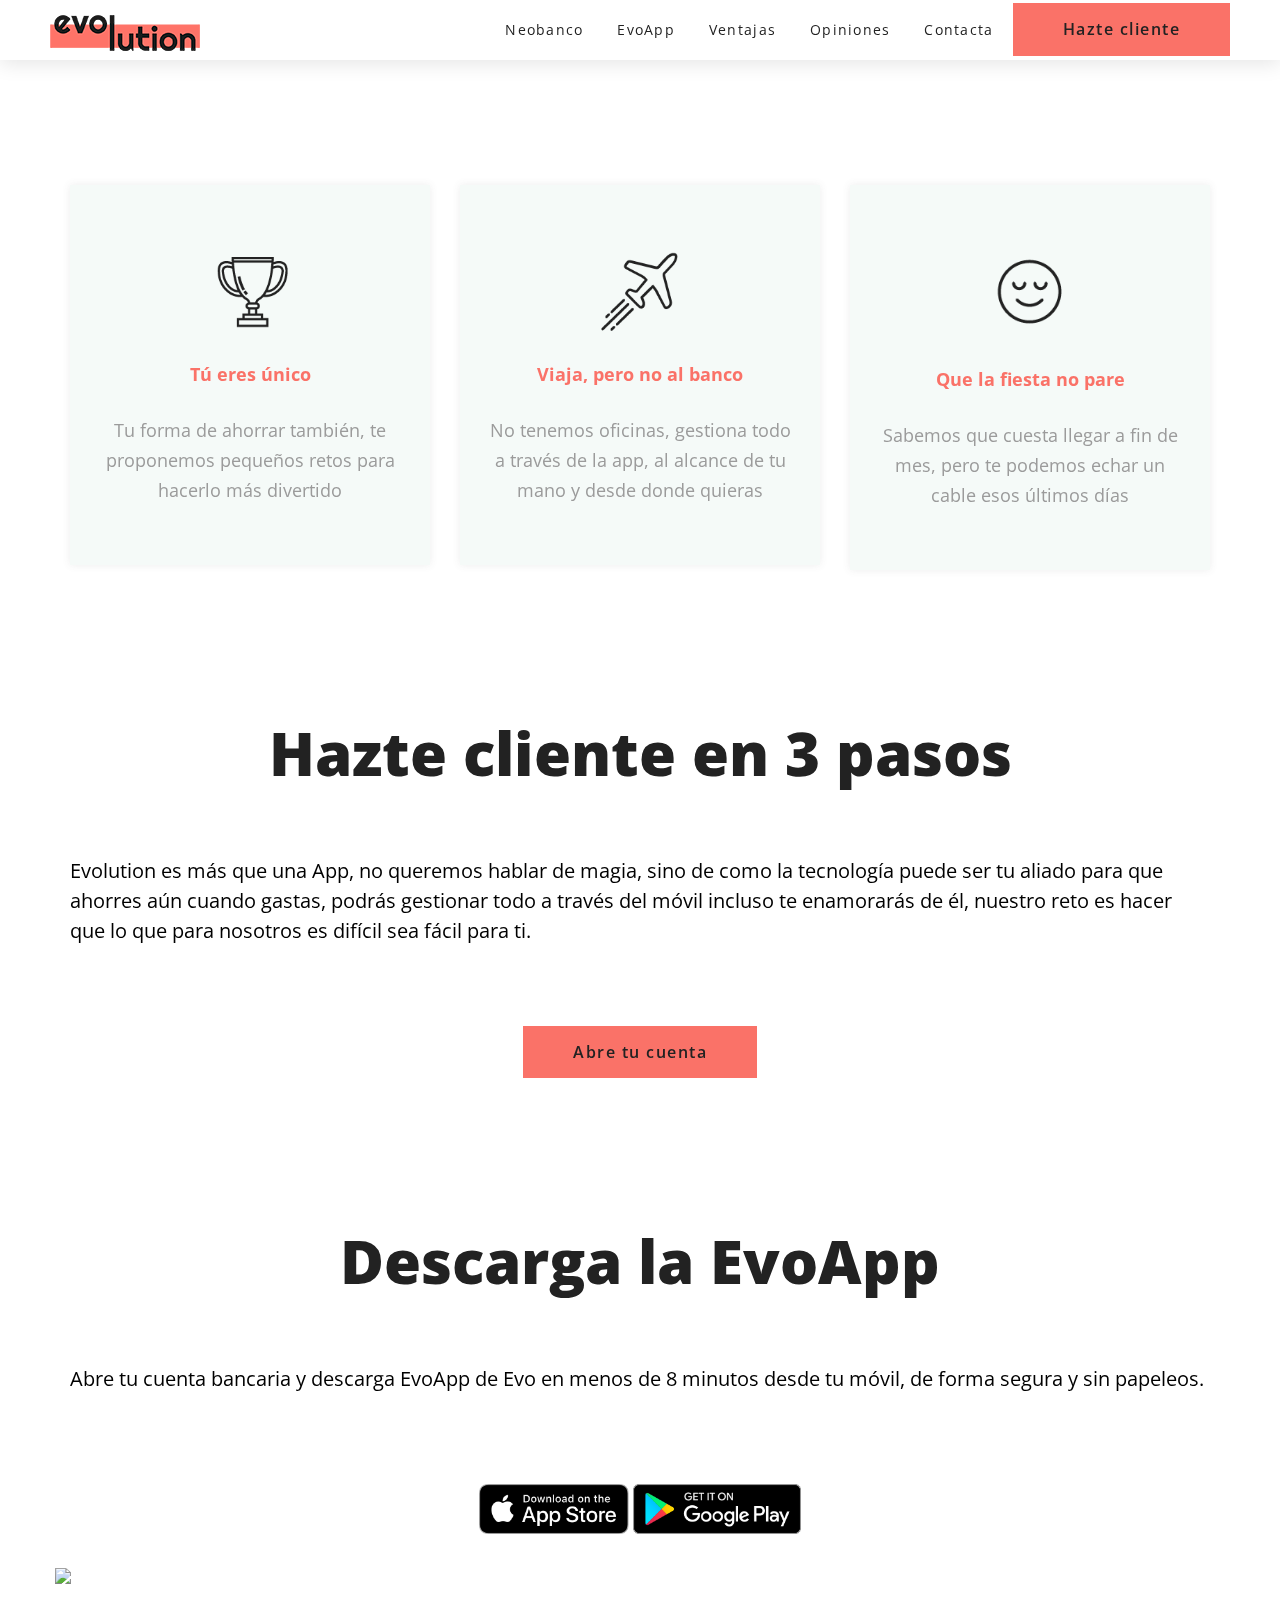
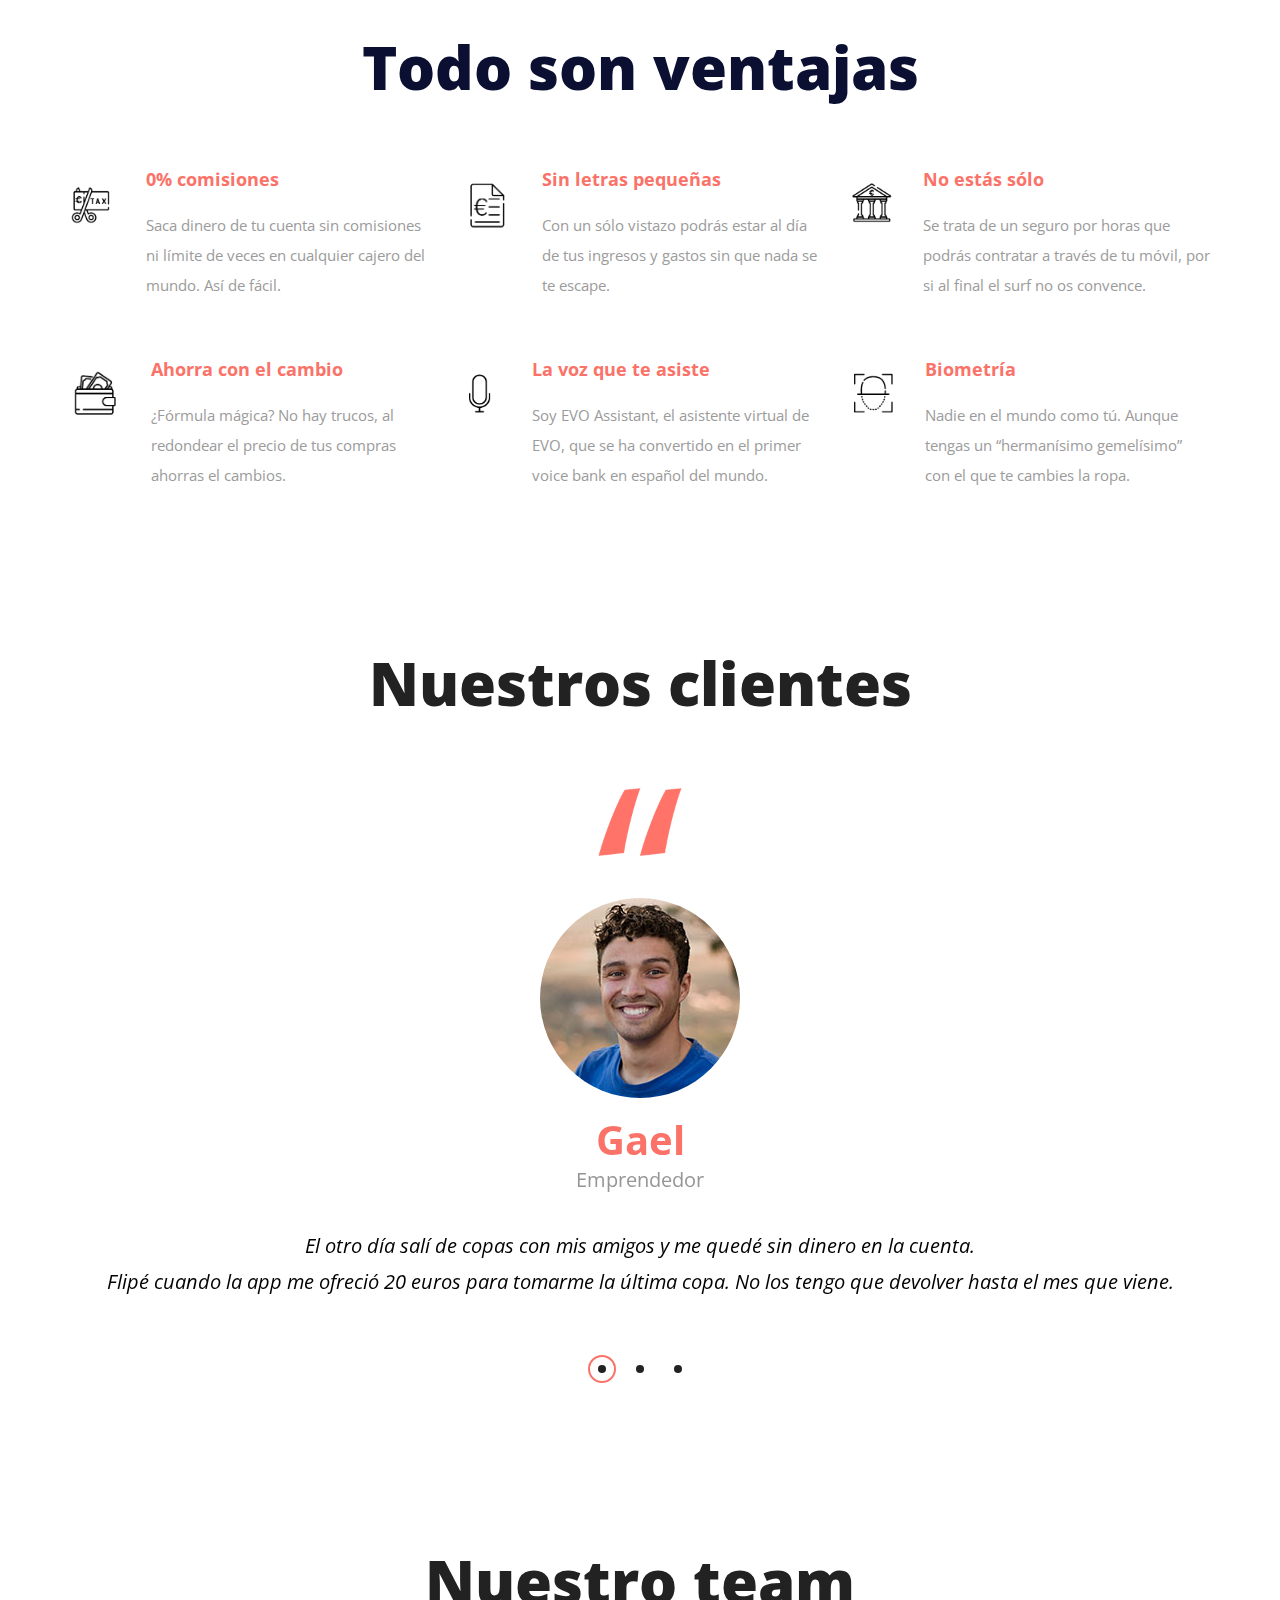
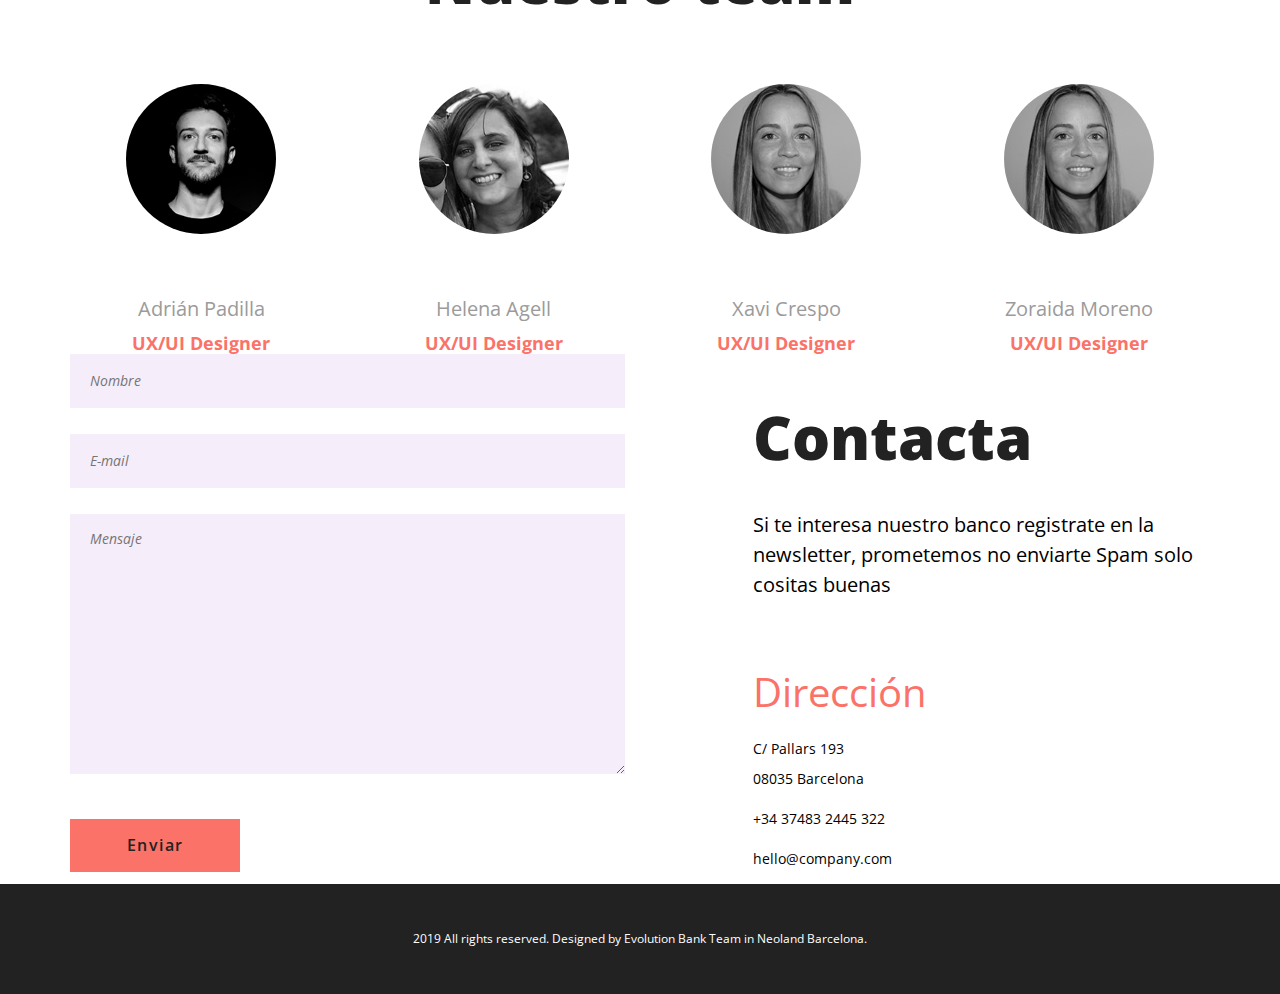
==== index.html @ 23566773 "Botones de descarga y texto" ====
<!DOCTYPE html>
<html lang="en">
<head>
	


	<title>Evolutionbank</title>
	<meta charset="UTF-8">
	<meta name="description" content="evolution neobank">
	<meta name="keywords" content="evoback, evolutionbank, neobanck, app">
	<meta name="viewport" content="width=device-width, initial-scale=1.0">
	
		<!-- Global site tag (gtag.js) - Google Analytics -->
	<script async src="https://www.googletagmanager.com/gtag/js?id=UA-136141517-1"></script>
	<script>
	  window.dataLayer = window.dataLayer || [];
	  function gtag(){dataLayer.push(arguments);}
	  gtag('js', new Date());

	  gtag('config', 'UA-136141517-1');
	</script>

		<!-- Google Tag Manager -->
	<script>(function(w,d,s,l,i){w[l]=w[l]||[];w[l].push({'gtm.start':
	new Date().getTime(),event:'gtm.js'});var f=d.getElementsByTagName(s)[0],
	j=d.createElement(s),dl=l!='dataLayer'?'&l='+l:'';j.async=true;j.src=
	'https://www.googletagmanager.com/gtm.js?id='+i+dl;f.parentNode.insertBefore(j,f);
	})(window,document,'script','dataLayer','GTM-NDMF455');</script>
	<!-- End Google Tag Manager -->

		<!-- Hotjar Tracking Code for www.evolutionbank.tk -->
	<script>
	    (function(h,o,t,j,a,r){
	        h.hj=h.hj||function(){(h.hj.q=h.hj.q||[]).push(arguments)};
	        h._hjSettings={hjid:1234436,hjsv:6};
	        a=o.getElementsByTagName('head')[0];
	        r=o.createElement('script');r.async=1;
	        r.src=t+h._hjSettings.hjid+j+h._hjSettings.hjsv;
	        a.appendChild(r);
	    })(window,document,'https://static.hotjar.com/c/hotjar-','.js?sv=');
	</script>


	<!-- Favicon -->
	<link href="img/favicon.png" rel="shortcut icon"/>

	<!-- Google Fonts -->
	<link href="https://fonts.googleapis.com/css?family=Open+Sans:300,300i,400,400i,600,600i,700,700i,800,800i" rel="stylesheet">


	<!-- Stylesheets -->
	<link rel="stylesheet" href="css/bootstrap.min.css"/>
	<link rel="stylesheet" href="css/font-awesome.min.css"/>
	<link rel="stylesheet" href="css/flaticon.css"/>
	<link rel="stylesheet" href="css/magnific-popup.css"/>
	<link rel="stylesheet" href="css/owl.carousel.css"/>
	<link rel="stylesheet" href="css/style.css"/>


	<!--[if lt IE 9]>
	  <script src="https://oss.maxcdn.com/html5shiv/3.7.2/html5shiv.min.js"></script>
	  <script src="https://oss.maxcdn.com/respond/1.4.2/respond.min.js"></script>
	<![endif]-->

</head>
<body>
	

		<!-- Google Tag Manager (noscript) -->
	<noscript><iframe src="https://www.googletagmanager.com/ns.html?id=GTM-NDMF455"
	height="0" width="0" style="display:none;visibility:hidden"></iframe></noscript>
	<!-- End Google Tag Manager (noscript) -->


	<!-- Header section -->
	<header class="header-section">
		<div class="logo">
			<a href="#" style="background-color:#ffffff;"><img src="img/logo.png" alt=""></a>
			<!-- Logo -->
		</div>
		<!-- Navigation -->
		<div class="responsive"><i class="fa fa-bars"></i></div>
		<nav>
			<ul class="menu-list">
				<li><a href="#quees">Neobanco</a></li>
				<li><a href="#app">EvoApp</a></li>
				<li><a href="#services">Ventajas</a></li>
				<li><a href="#oppinions">Opiniones</a></li>
				<li><a href="#contact">Contacta</a></li>
			<a href="" class="site-btn">Hazte cliente</a>

			</ul>
		</nav>
	</header>
	<!-- Header section end -->


	<!-- Intro Section -->
	<div class="video">

		<video class="video" type="video/mp4" src="video/intro.mp4" autoplay loop muted></video>
	</div>
	<!-- Intro Section -->


	<!-- About section -->
	<div  class="about-section">
		<div class="overlay"></div>
		<!-- card section -->
		<div id="quees" class="card-section">
			<div class="container">
				<div class="row">
					<!-- single card -->
					<div class="col-md-4 col-sm-6">
						<div class="lab-card">
							<div class="icon">
								<img src="img/tarjetas/copa.png" width="80" onmouseover="this.src='img/tarjetas/copab.png';" onmouseout="this.src='img/tarjetas/copa.png';" />
							</div>
							<h2>Tú eres único</h2>
							<p>Tu forma de ahorrar también, te proponemos pequeños retos para hacerlo más divertido</p>
						</div>
					</div>
					<!-- single card -->
					<div class="col-md-4 col-sm-6">
						<div class="lab-card">
							<div class="icon">
								<img src="img/tarjetas/avion.png" width="80" onmouseover="this.src='img/tarjetas/avionb.png';" onmouseout="this.src='img/tarjetas/avion.png';" />
							</div>
							<h2>Viaja, pero no al banco</h2>
							<p>No tenemos oficinas, gestiona todo a través de la app, al alcance de tu mano y desde donde quieras</p>
						</div>
					</div>
					<!-- single card -->
					<div class="col-md-4 col-sm-12">
						<div class="lab-card">
							<div class="icon">
								<img src="img/tarjetas/cara.png" width="90" onmouseover="this.src='img/tarjetas/carab.png';" onmouseout="this.src='img/tarjetas/cara.png';" />
							</div>
							<h2>Que la fiesta no pare</h2>
							<p>Sabemos que cuesta llegar a fin de mes, pero te podemos echar un cable  esos últimos días</p>
						</div>
					</div>
				</div>
			</div>
		</div>
		<!-- card section end-->


		<!-- About contant -->
		<div class="about-contant">
			<div class="container">
				<div class="section-title">
					<h2>Hazte cliente en 3 pasos</h2>
				</div>
				<div class="row">
					<div class="col-md-12">
						<p>Evolution es más que una App, no queremos hablar de magia, sino de como la tecnología puede ser tu aliado para que ahorres aún cuando gastas, podrás gestionar todo a través del móvil incluso te enamorarás de él, nuestro reto es hacer que lo que para nosotros es difícil sea fácil para ti.</p>
					</div>
				</div>
				<div class="text-center mt60 mb100">
					<a href="" class="site-btn">Abre tu cuenta</a>
				</div>
			</div>
		</div>
		<!-- About contant end -->

		<!-- About App -->
		<div id="app" class="about-app">
			<div class="about-contant">
			<div class="container">
				<div class="section-title">
					<h2>Descarga la EvoApp</h2>
				</div>
				<div class="row">
					<div class="col-md-12">
						<p>Abre tu cuenta bancaria y descarga EvoApp de Evo en menos de 8 minutos desde tu móvil, de forma segura y sin papeleos.</p>
				    </div>
				</div>
		<div style="padding-top: 80px; padding-bottom: 30px; background-color:#ffffff;" class="text-center"> 
			<a href="https://developer.apple.com/app-store/marketing/guidelines/" target="blank">
			  <img src="img/appstore.png" alt="downloadapp" style="height:50px;border:0;background-color:#ffffff;">
			</a>
			<a href="https://developer.apple.com/app-store/marketing/guidelines/" target="blank">
				<img src="img/googleplay.png" alt="downloadapp" style="height:50px;border:0;background-color:#ffffff;">
			</a>
		</div>
				<div class="row">
					<img src="img/app.png">
				</div>
			</div>
		</div>
		<!-- About App end -->
	</div>
	<div style="background-color: #ffffff;">
		
		
	</div>
	<!-- About section end -->


	<!-- Services section -->
	<div id="services" class="services-section spad">
		<div class="container">
			<div class="section-title dark">
				<h2 >Todo son ventajas</h2>
			</div>
			<div class="row">
				<!-- single service -->
				<div class="col-md-4 col-sm-6">
					<div class="service">
						<div class="icon">
							<img src="img/0.png">
						</div>
						<div class="service-text">
							<h2>0% comisiones</h2>
							<p>Saca dinero de tu cuenta sin comisiones ni límite de veces en cualquier cajero del mundo. Así de fácil.</p>
						</div>
					</div>
				</div>
				<!-- single service -->
				<div class="col-md-4 col-sm-6">
					<div class="service">
						<div class="icon">
							<img src="img/olvidate.png">
						</div>
						<div class="service-text">
							<h2>Sin letras pequeñas</h2>
							<p>Con un sólo vistazo podrás estar al día de tus ingresos y gastos sin que nada se te escape.</p>
						</div>
					</div>
				</div>
				<!-- single service -->
				<div class="col-md-4 col-sm-6">
					<div class="service">
						<div class="icon">
							<img src="img/solo.png">
						</div>
						<div class="service-text">
							<h2>No estás sólo</h2>
							<p>Se trata de un seguro por horas que podrás contratar a través de tu móvil, por si al final el surf no os convence.</p>
						</div>
					</div>
				</div>
				<!-- single service -->
				<div class="col-md-4 col-sm-6">
					<div class="service">
						<div class="icon">
							<img src="img/cambio.png">
						</div>
						<div class="service-text">
							<h2>Ahorra con el cambio</h2>
							<p>¿Fórmula mágica? No hay trucos, al redondear el precio de tus compras ahorras el cambios.</p>
						</div>
					</div>
				</div>
				<!-- single service -->
				<div class="col-md-4 col-sm-6">
					<div class="service">
						<div class="icon">
							<img src="img/voice.png">
						</div>
						<div class="service-text">
							<h2>La voz que te asiste</h2>
							<p>Soy EVO Assistant, el asistente virtual de EVO, que se ha convertido en el primer voice bank en español del mundo.</p>
						</div>
					</div>
				</div>
				<!-- single service -->
				<div class="col-md-4 col-sm-6">
					<div class="service">
						<div class="icon">
							<img src="img/biometria.png">
						</div>
						<div class="service-text">
							<h2>Biometría</h2>
							<p>Nadie en el mundo como tú. Aunque tengas un “hermanísimo gemelísimo” con el que te cambies la ropa.</p>
						</div>
					</div>
				</div>
			</div>
		</div>
	</div>
	<!-- services section end -->


	<!-- Testimonial section -->
	<div id="oppinions" class="testimonial-section pb100">
		<div class="container">
			<div class="row">
				<div class="section-title">
					<h2>Nuestros clientes</h2>
				</div>
				<div class="owl-carousel" id="testimonial-slide">
					
					<!-- single testimonial -->
					<div class="testimonial">
						<img src="img/comillas.png" style="width:100px;">
						<div class="client-info">
							<div class="avatar">
								<img src="img/avatar/gael.jpg" alt="">
							</div>
							<div class="client-name">
								<h3>Gael</h3>
								<p>Emprendedor</p>
							</div>
						</div>
						<p class="comentario">El otro día salí de copas con mis amigos y me quedé sin dinero en la cuenta.
						<br> Flipé cuando la app me ofreció 20 euros para tomarme la última copa. No los tengo que devolver hasta el mes que viene.</p>
					</div>
					<!-- single testimonial -->
					<div class="testimonial">
						<img src="img/comillas.png" style="width:100px;">
						<div class="client-info">
							<div class="avatar">
								<img src="img/avatar/marta.jpg" alt="">
							</div>
							<div class="client-name">
								<h3>Marta</h3>
								<p>Dependienta de tienda</p>
							</div>
						</div>
						<p class="comentario">Cuando tengo una duda, contacto con Evo Assistant y todo resuelto. 
						<br> Me gusta esta app porque se ajusta a lo que yo espero de un banco. Siempre les digo a mis amigos que la usen.</p>
					</div>
					<!-- single testimonial -->
					<div class="testimonial">
						<img src="img/comillas.png" style="width:100px;">
						<div class="client-info">
							<div class="avatar">
								<img src="img/avatar/diego.jpg" alt="">
							</div>
							<div class="client-name">
								<h3>Diego</h3>
								<p>Community Manager</p>
							</div>
						</div>
						<p class="comentario">Evolution es una app super fácil de usar. No hay papeleo, te registras en unos clics. 
						<br> Lo mejor para mí es que se entiende todo claramente y todo lo puedo hacer desde mi móvil.</p>
					</div>
				</div>
			</div>
		</div>
	</div>
	<!-- Testimonial section end-->


	<!-- Team Section -->
	<div id="team" class="team-section spad">
		<div class="overlay"></div>
		<div class="container">
			<div class="section-title">
				<h2>Nuestro team</h2>
			</div>
			<div class="row">
				<!-- single member -->
				<div class="col-sm-3">
					<div class="member">
						<img src="img/team/1.jpg" alt="">
						<p>Adrián Padilla</p>
						<h3>UX/UI Designer</h3>
					</div>
				</div>
				<!-- single member -->
				<div class="col-sm-3">
					<div class="member">
						<img src="img/team/2.jpg" alt="">
						<p>Helena Agell</p>
						<h3>UX/UI Designer</h3>
					</div>
				</div>
				<!-- single member -->
				<div class="col-sm-3">
					<div class="member">
						<img src="img/team/3.jpg" alt="">
						<p>Xavi Crespo</p>
						<h3>UX/UI Designer</h3>
					</div>
				</div>
				<!-- single member -->
				<div class="col-sm-3">
					<div class="member">
						<img src="img/team/3.jpg" alt="">
						<p>Zoraida Moreno</p>
						<h3>UX/UI Designer</h3>
					</div>
				</div>
			</div>
		</div>
	</div>
	<!-- Team Section end-->


	<!-- Contact section -->
	<div id="contact" class="contact-section spad fix">
		<div class="container">
			<div class="row">
				<!-- contact info -->
				<div class="col-md-5 col-md-offset-1 contact-info col-push">
					<div class="section-title left">
						<h2>Contacta</h2>
					</div>
					<p>Si te interesa nuestro banco registrate en la newsletter, prometemos no enviarte Spam solo cositas buenas</p>
					<h3 class="mt60">Dirección</h3>
					<p class="con-item">C/ Pallars 193 <br> 08035 Barcelona </p>
					<p class="con-item">+34 37483 2445 322</p>
					<p class="con-item">hello@company.com</p>
				</div>
				<!-- contact form -->
				<div class="col-md-6 col-pull">
					<form class="form-class" id="con_form">
						<div class="row">
							<div class="col-sm-12">
								<input type="text" name="name" placeholder="Nombre">
								<input type="text" name="email" placeholder="E-mail">
								<textarea name="message" placeholder="Mensaje"></textarea>
								<button class="site-btn">Enviar</button>
							</div>
						</div>
					</form>
				</div>
			</div>
		</div>
	</div>
	<!-- Contact section end-->


	<!-- Footer section -->
	<footer class="footer-section">
		<p>2019 All rights reserved. Designed by Evolution Bank Team in Neoland Barcelona.</p>
	</footer>
	<!-- Footer section end -->




	<!--====== Javascripts & Jquery ======-->
	<script src="js/jquery-2.1.4.min.js"></script>
	<script src="js/bootstrap.min.js"></script>
	<script src="js/magnific-popup.min.js"></script>
	<script src="js/owl.carousel.min.js"></script>
	<script src="js/circle-progress.min.js"></script>
	<script src="js/main.js"></script>
</body>
</html>
---- css/flaticon.css ----
/*
  	Flaticon icon font: Flaticon
  	Creation date: 23/10/2017 13:59
  	*/

@font-face {
  font-family: "Flaticon";
  src: url("../fonts/Flaticon.eot");
  src: url("../fonts/Flaticon.eot?#iefix") format("embedded-opentype"),
       url("../fonts/Flaticon.woff") format("woff"),
       url("../fonts/Flaticon.ttf") format("truetype"),
       url("../fonts/Flaticon.svg#Flaticon") format("svg");
  font-weight: normal;
  font-style: normal;
}

@media screen and (-webkit-min-device-pixel-ratio:0) {
  @font-face {
    font-family: "Flaticon";
    src: url("../fonts/Flaticon.svg#Flaticon") format("svg");
  }
}

[class^="flaticon-"]:before, [class*=" flaticon-"]:before,
[class^="flaticon-"]:after, [class*=" flaticon-"]:after {   
  font-family: Flaticon;
  font-style: normal;
}

.flaticon-001-picture:before { content: "\f100"; }
.flaticon-002-caliper:before { content: "\f101"; }
.flaticon-003-energy-drink:before { content: "\f102"; }
.flaticon-004-build:before { content: "\f103"; }
.flaticon-005-thinking-1:before { content: "\f104"; }
.flaticon-006-prism:before { content: "\f105"; }
.flaticon-007-paint:before { content: "\f106"; }
.flaticon-008-team:before { content: "\f107"; }
.flaticon-009-idea-3:before { content: "\f108"; }
.flaticon-010-diamond:before { content: "\f109"; }
.flaticon-011-compass:before { content: "\f10a"; }
.flaticon-012-cube:before { content: "\f10b"; }
.flaticon-013-puzzle:before { content: "\f10c"; }
.flaticon-014-magic-wand:before { content: "\f10d"; }
.flaticon-015-book:before { content: "\f10e"; }
.flaticon-016-vision:before { content: "\f10f"; }
.flaticon-017-notebook:before { content: "\f110"; }
.flaticon-018-laptop-1:before { content: "\f111"; }
.flaticon-019-coffee-cup:before { content: "\f112"; }
.flaticon-020-creativity:before { content: "\f113"; }
.flaticon-021-thinking:before { content: "\f114"; }
.flaticon-022-branding:before { content: "\f115"; }
.flaticon-023-flask:before { content: "\f116"; }
.flaticon-024-idea-2:before { content: "\f117"; }
.flaticon-025-imagination:before { content: "\f118"; }
.flaticon-026-search:before { content: "\f119"; }
.flaticon-027-monitor:before { content: "\f11a"; }
.flaticon-028-idea-1:before { content: "\f11b"; }
.flaticon-029-sketchbook:before { content: "\f11c"; }
.flaticon-030-computer:before { content: "\f11d"; }
.flaticon-031-scheme:before { content: "\f11e"; }
.flaticon-032-explorer:before { content: "\f11f"; }
.flaticon-033-museum:before { content: "\f120"; }
.flaticon-034-cactus:before { content: "\f121"; }
.flaticon-035-smartphone:before { content: "\f122"; }
.flaticon-036-brainstorming:before { content: "\f123"; }
.flaticon-037-idea:before { content: "\f124"; }
.flaticon-038-graphic-tool-1:before { content: "\f125"; }
.flaticon-039-vector:before { content: "\f126"; }
.flaticon-040-rgb:before { content: "\f127"; }
.flaticon-041-graphic-tool:before { content: "\f128"; }
.flaticon-042-typography:before { content: "\f129"; }
.flaticon-043-sketch:before { content: "\f12a"; }
.flaticon-044-paint-bucket:before { content: "\f12b"; }
.flaticon-045-video-player:before { content: "\f12c"; }
.flaticon-046-laptop:before { content: "\f12d"; }
.flaticon-047-artificial-intelligence:before { content: "\f12e"; }
.flaticon-048-abstract:before { content: "\f12f"; }
.flaticon-049-projector:before { content: "\f130"; }
.flaticon-050-satellite:before { content: "\f131"; }
---- css/style.css ----
/* =================================
------------------------------------
	Labs - Design Studio
	Version: 1.0
 ------------------------------------ 
 ====================================*/


/*----------------------------------------*/
/*  1.  Theme default CSS
/*----------------------------------------*/
html,
body {
	height: 100%;
	font-family: 'Open Sans', sans-serif;
	scroll-behavior: smooth;
}

img {
	max-width: 100%;
}

h1,
h2,
h3,
h4,
h5,
h6 {
	padding: 0;
	margin: 0;
}

h2 {
	font-size: 60px;
	font-weight: 900;
}

h3 {
	font-size: 40px;
	font-weight: 700px;
}

p {
	font-size: 20px;
	color: #9b9b9b;
	line-height: 30px;
}

a:hover,
a:focus {
	text-decoration: none;
	outline: none;
	color: #ffffff;
	background: #222222;
}

li,
ul {
	margin: 0px;
	padding: 0px;
}


.ventajas {
	font-weight: 700;
	color: #fa7268;
	font-size: 18px;
}

/*------------------------
	Helper css
--------------------------*/
.fix {
	overflow: hidden;
}

.pt100 {
	padding-top: 100px;
}

.pb100 {
	padding-bottom: 100px;
}

.mt100 {
	margin-top: 100px;
}

.mb100 {
	margin-bottom: 100px;
}

.mt60 {
	margin-top: 70px;
}

.mr20 {
	margin-right: 20px;
}

.mb0 {
	margin-bottom: 0 !important;
}

.col-push {
	left: 50%;
}

.col-pull {
	right: 50%;
}

.nopad {
	padding-left: 0;
	padding-right: 0;
}

.spad {
	padding-top: 0px;
	padding-bottom: 0px;
}

.section-title {
	text-align: center;
	margin-bottom: 70px;
	padding-top: 50px;
	position: relative;
}

.section-title h2 {
	color: #222222;
	font-weight: 900;
}

.section-title h2 span {
	background: #fa7268;
	padding: 0 3px 5px;
	display: inline-block;
	color: #0b1033;
}



.section-title.left {
	text-align: left;
}

.section-title.left:after {
	left: 0;
	margin-left: 0;
}

.section-title.dark h2 {
	color: #0b1033;
}

/*------------------------
	Common elements
--------------------------*/

.comentario {
	padding-top: 20px;

}

.site-btn {
	font-size: 16px;
	color: #222222;
	display: inline-block;
	background: #fa7268;
	padding: 15px 50px;
	font-weight: 600;
	letter-spacing: 1.5px;
	min-width: 170px;
	text-align: center;
	border: none;
}

.site-btn.btn-2 {
	background: #fa7268;
	color: #222222;
	font-weight: 400;
}

.site-btn.btn-3 {
	background: transparent;
	color: #6a23b5;
	border: 1px solid #6a23b5;
	padding: 14px 50px;
}

.site-btn:hover,
.site-btn:focus {
	text-decoration: none;
	outline: none;
}

/*------------------
	Preloder
--------------------*/
#preloder {
	position: fixed;
	width: 100%;
	height: 100%;
	top: 0;
	left: 0;
	z-index: 999999;
	background: #f1f1f1;
	display: table;
}

.loader {
	text-align: center;
	display: table-cell;
	vertical-align: middle;
}

.loader img {
	animation: loader 0.8s linear infinite;
	-webkit-animation: loader 0.8s linear infinite;
}

.loader h2 {
	font-size: 14px;
	margin-top: 10px;
}

@keyframes loader {
	0% {
		opacity: 1;
	}
	50% {
		opacity: 0.3;
	}
	100% {
		opacity: 1;
	}
}

@-webkit-keyframes loader {
	0% {
		opacity: 1;
	}
	50% {
		opacity: 0.3;
	}
	100% {
		opacity: 1;
	}
}


/*------------------------
	Header css
--------------------------*/
.responsive {
	display: none;
}

.header-section {
	position: absolute;
	top: 0;
	left: 0;
	width: 100%;
	z-index: 999;
	padding: 0 50px;
	background: white;
	-webkit-transition: all 0.4s ease 0s;
	-o-transition: all 0.4s ease 0s;
	transition: all 0.4s ease 0s;
	box-shadow: 0 4px 20px rgba(0, 0, 0, 0.1);
	position: fixed;
	/*padding-top: 91px;*/
}

.header-section .logo {
	display: inline-block;
	float: left;
	padding-top: 15px;
}

.header-section .logo img {
	width: auto;
	-webkit-transition: all 0.4s ease 0s;
	-o-transition: all 0.4s ease 0s;
	transition: all 0.4s ease 0s;
}

.header-section .menu-list {
	list-style: none;
	float: right;
}

.header-section .menu-list li {
	display: inline;
}

.header-section .menu-list li a {
	display: inline-block;
	padding: 20px 15px;
    color: #222;
	position: relative;
	font-size: 14px;
	letter-spacing: 0.09em;
	-webkit-transition: all 0.4s ease 0s;
	-o-transition: all 0.4s ease 0s;
	transition: all 0.4s ease 0s;
}

.header-section .menu-list li a:hover,
.header-section .menu-list li a.active {
	background: #22222;
	color: #ffffff;
}

.header-section .menu-list li:last-child a {
	margin-right: 0;
}

.header-section .menu-list li.active a {
	background: #fa7268;
	color: #222222;
	font-weight: 600;
}

.header-section .menu-list .current a:after {
	width: 10px;
	margin-left: -5px;
}

/*------------------------
	Hero section
--------------------------*/
.video {
	width: 100%;
}

.hero-section {
	position: relative;
	padding-top: 0px;
}

.hero-content {
	position: absolute;
	width: calc(100% - 210px);
	height: 100%;
	margin-left: 105px;
	display: table;
	text-align: center;
	z-index: 5;
}

.hero-content .hero-center {
	display: table-cell;
	vertical-align: middle;
}

.hero-content p {
	font-size: 24px;
	color: #0b1033;
	margin-bottom: 0;
	margin-top: 35px;
}

.owl-carousel .owl-nav {
	position: absolute;
	top: 50%;
	width: 100%;
}

.owl-carousel .owl-nav .owl-prev,
.owl-carousel .owl-nav .owl-next {
	display: inline-block;
	height: 50px;
	width: 100px;
	background: #6a23b5;
	color: #fff;
	text-align: center;
	padding-top: 10px;
	font-size: 20px;
	cursor: pointer;
}

.owl-carousel .owl-nav .owl-prev:hover,
.owl-carousel .owl-nav .owl-next:hover {
	background: #fa7268;
}

.owl-carousel .owl-nav .owl-next {
	float: right;
}

.owl-carousel #bar {
	width: 0%;
	max-width: 100%;
	height: 4px;
	background: #fa7268;
}

.owl-carousel #progressBar {
	width: 100%;
	position: absolute;
	bottom: 0;
	z-index: 1;
}


/*------------------------
	About section
--------------------------*/
.about-section,
.team-section {
	background: #ffffff;
	position: relative;
	z-index: 2;
}

.overlay {
	position: absolute;
	width: 100%;
	height: 100%;
	left: 0;
	top: 0;
	z-index: 3;
	/* background-image: url("../img/overlay.png"); */
	background-repeat: no-repeat;
	background-size: cover;
}

/*Card Section*/
.card-section {
	position: relative;
	padding-bottom: 100px;
	z-index: 5;
}

.lab-card {
	position: relative;
	margin-top: 30px;
	padding: 50px 25px;
	text-align: center;
	background: #f5faf8;
	-webkit-box-shadow: 0 0 8px rgba(74, 74, 74, 0.1);
	        box-shadow: 0 0 8px rgba(74, 74, 74, 0.1);
	-webkit-transition: all 0.4s ease 0s;
	-o-transition: all 0.4s ease 0s;
	transition: all 0.4s ease 0s;
}

.lab-card .icon {
	margin-bottom: 30px;
	font-size: 70px;
	-webkit-transition: all 0.4s ease 0s;
	-o-transition: all 0.4s ease 0s;
	transition: all 0.4s ease 0s;
}

.lab-card h2 {
	/*text-transform: uppercase;*/
	font-size: 18px;
	font-weight: 700;
	color: #fa7268;
	margin-bottom: 30px;
	-webkit-transition: all 0.4s ease 0s;
	-o-transition: all 0.4s ease 0s;
	transition: all 0.4s ease 0s;
}

.lab-card p {
	font-size: 18px;
	color: #9b9b9b;
	line-height: 30px;
	-webkit-transition: all 0.4s ease 0s;
	-o-transition: all 0.4s ease 0s;
	transition: all 0.4s ease 0s;
}

.lab-card:hover {
	background: #fa7268;
}

.lab-card:hover h2,
.lab-card:hover p,
.lab-card:hover .icon {
	color: #fff;
}

/* About contant */
.about-contant {
	position: relative;
	z-index: 5;
}

.about-contant p {
	color: black;
}

.intro-video {
	-webkit-transform: translateY(50%);
	    -ms-transform: translateY(50%);
	        transform: translateY(50%);
	margin-top: -90px;
}

.intro-video img {
	-webkit-box-shadow: 0 0 50px rgba(0, 0, 0, 0.35);
	        box-shadow: 0 0 50px rgba(0, 0, 0, 0.35);
}

.intro-video a {
	position: absolute;
	width: 60px;
	height: 60px;
	left: 50%;
	top: 50%;
	margin-left: -30px;
	margin-top: -30px;
	color: #6a23b5;
	background: #fa7268;
	border-radius: 50%;
	text-align: center;
	padding-top: 20px;
	padding-left: 5px;
}


/*------------------------
  Testimonial section
--------------------------*/
.testimonial-section {
	padding-top: 50px;
	background: #ffffff;
	position: relative;
}

.test-overlay {
	position: absolute;
	background-image: url("../img/test-man.png");
	background-repeat: no-repeat;
	background-position: bottom right;
	background-size: contain;
	bottom: 0;
	height: 78%;
	left: 50px;
}

.testimonial {
	text-align: center;
	padding-bottom: 30px;
}

.testimonial span {
	font-size: 200px;
	color: #fa7268;
}

.testimonial p {
	font-style: italic;
	color: black;
	font-weight: 400;
	line-height: 36px;
}

.testimonial .avatar {
	width: 200px;
	height: 200px;
	border-radius: 50%;
	overflow: hidden;
	margin: 0 auto;

}

.testimonial .client-info {
	margin-top: 0px;
}

.testimonial .client-name {
	padding-top: 20px;
}

.testimonial .client-name h3 {
	font-size: 24x;
	color: #fa7268;
	font-weight: 700;
}

.testimonial .client-name p {
	font-style: normal;
	font-size: 20px;
	color: #969696;
}

/* Testimonial carousel */
#testimonial-slide {
	position: relative;
}

#testimonial-slide .owl-dots {
	display: flex;
	justify-content: center;
	align-items: center;
}

#testimonial-slide .owl-dots .owl-dot {
	width: 8px;
	height: 8px;
	background: #222222;
	border-radius: 15px;
	display: block;
	margin: 25px 15px;
	position: relative;
	-webkit-transition: all 0.4s;
	-o-transition: all 0.4s;
	transition: all 0.4s;
}

#testimonial-slide .owl-dots .owl-dot:after {
	position: absolute;
	content: "";
	width: 28px;
	height: 28px;
	border: 2px solid #fa7268;
	border-radius: 40px;
	left: -10px;
	top: -10px;
	-webkit-transition: all 0.4s;
	-o-transition: all 0.4s;
	transition: all 0.4s;
	-webkit-transform: scale(0);
	    -ms-transform: scale(0);
	        transform: scale(0);
}

#testimonial-slide .owl-dots .owl-dot.active {
	background: #222222;
	margin-bottom: 25px;
	margin-top: 25px;
}

#testimonial-slide .owl-dots .owl-dot.active:after {
	-webkit-transform: scale(1);
	    -ms-transform: scale(1);
	        transform: scale(1);
}


/*----------------------------------
	header and icon box element
------------------------------------*/
.service {
	margin-bottom: 50px;

}

.service,
.icon-box {
	display: -webkit-inline-box;
	display: -ms-inline-flexbox;
	display: inline-flex;
}

.service .icon,
.icon-box .icon {
	font-size: 40px;
	margin-right: 30px;
}

.service .service-text h2,
.service .icon-box-text h2,
.icon-box .service-text h2,
.icon-box .icon-box-text h2 {
	font-size: 18px;
	margin-bottom: 20px;
	font-weight: 700;
	color: #fa7268;
}

.service .service-text p,
.service .icon-box-text p,
.icon-box .service-text p,
.icon-box .icon-box-text p {
	font-size: 15px;
}

.service.light h2,
.service.light p,
.service.light .icon,
.icon-box.light h2,
.icon-box.light p,
.icon-box.light .icon {
	color: #fff;
}

.service.left,
.icon-box.left {
	text-align: right;
}

.service.left .icon,
.icon-box.left .icon {
	margin-left: 30px;
	margin-right: 0;
}


/*------------------------
	Team section
--------------------------*/
.team-section .container {
	position: relative;
	z-index: 5;
}

.member {
	text-align: center;
}

.member img {
	margin-bottom: 60px;
	border-radius: 50%;
	height: 150px;
	width: 150px; 
}

.member h2 {
	font-size: 24px;
	font-weight: 400;
	margin-bottom: 20px;
	color: black;
}

.member h3 {
	font-size: 18px;
	color: #fa7268;
	font-weight: 700;
	}


/*------------------------
	Promotion section
--------------------------*/
.promotion-section {
	background: #fa7268;
	padding: 115px 0;
}

.promotion-section h2 {
	font-weight: 400;
	color: #fff;
	font-size: 48px;
	margin-bottom: 18px;
}

.promotion-section p {
	color: #fff;
	font-size: 24px;
	margin-bottom: 0;
	font-weight: 300;
}

.promotion-section .promo-btn-area {
	text-align: right;
	padding-top: 15px;
}


/*------------------------
	Contact section
--------------------------*/
.contact-section {
	position: relative;
}

.contact-section:after {
	position: absolute;
	content: "";
	width: 50%;
	height: 100%;
	right: -15px;
	top: 0;
	background: #ffffff;
	z-index: -1;
}

.form-class input[type="text"] {
	width: 100%;
	margin-bottom: 26px;
	border: none;
	background: #f6edfb;
	padding: 17px 20px;
}

.form-class input[type="text"]:focus,
.form-class input[type="text"]:hover {
	outline: none;
}

.form-class textarea {
	width: 100%;
	margin-bottom: 40px;
	border: none;
	background: #f6edfb;
	padding: 15px 20px;
	height: 260px;
}

.form-class textarea:focus,
.form-class textarea:hover {
	outline: none;
}

.form-class ::-webkit-input-placeholder {
	font-style: italic;
}

.form-class :-ms-input-placeholder {
	font-style: italic;
}

.form-class ::-ms-input-placeholder {
	font-style: italic;
}

.form-class ::placeholder {
	font-style: italic;
}

.form-class :-ms-input-placeholder {
	font-style: italic;
}

.form-class ::-ms-input-placeholder {
	font-style: italic;
}

/* Contact Info*/
.contact-info .section-title {
	margin-bottom: 40px;
}

.contact-info p {
	color: black;
}

.contact-info h3 {
	font-weight: 400;
	color: #fa7268;
	margin-bottom: 20px;
}

.contact-info .con-item {
	font-size: 14px;
}


/*------------------------
	Footer section
--------------------------*/
.footer-section {
	background: #222222;
	text-align: center;
}

.footer-section p {
	color: #ffffff;
	font-size: 12px;
	padding: 40px 0;
}

/*=========================
	Other Pages
=========================*/

/*------------------------
	Page Top Section
--------------------------*/
.page-top-section {
	position: relative;
	height: 405px;
	background: #6a23b5;
}

.page-top-section .container {
	position: relative;
	z-index: 5;
}

.page-top-section .page-info {
	display: inline-block;
	padding-top: 200px;
}

.page-top-section .page-info h2 {
	color: #fff;
	font-weight: 400;
	margin-bottom: 15px;
	float: left;
}

.page-top-section .page-info .page-links a,
.page-top-section .page-info .page-links span {
	font-size: 18px;
	color: #fff;
	margin-right: 12px;
	padding-right: 12px;
	font-weight: 400;
	position: relative;
}

.page-top-section .page-info .page-links a:after,
.page-top-section .page-info .page-links span:after {
	position: absolute;
	content: "|";
	right: -3px;
}

.page-top-section .page-info .page-links span {
	margin-right: 0;
	padding-right: 0;
	color: #fa7268;
}

.page-top-section .page-info .page-links span:after {
	display: none;
}


/*------------------------
	Features Section
--------------------------*/
.features .icon-box .icon {
	color: #fa7268;
	margin-top: -10px;
}

.features .icon-box:last-child {
	margin-bottom: 0;
}

.features .icon-box {
	margin-bottom: 90px;
}


/*------------------------
	Services Card Section
--------------------------*/
.sv-card .card-img {
	position: relative;
	display: block;
	overflow: hidden;
	max-height: 260px;
}

.sv-card .card-img img {
	min-width: 100%;
}

.sv-card .card-img:after {
	position: absolute;
	content: "";
	width: 100%;
	height: 100%;
	left: 0;
	top: 0;
	z-index: 1;
	background: #fa7268;
	opacity: 0;
	-webkit-transition: all 0.4s ease 0s;
	-o-transition: all 0.4s ease 0s;
	transition: all 0.4s ease 0s;
}

.sv-card:hover .card-img:after {
	opacity: 0.8;
}

.sv-card .card-text {
	padding: 70px 45px;
	padding-right: 15px;
	background: #f5f9f8;
}

.sv-card .card-text h2 {
	text-transform: uppercase;
	font-size: 18px;
	margin-bottom: 28px;
}

.sv-card .card-text p {
	font-size: 15px;
}


/*------------------------
	Newsletter Section
--------------------------*/
.newsletter-section {
	background: #fa7268;
}

.newsletter-section h2 {
	font-size: 48px;
	color: #fff;
	font-weight: 400;
}

/* Newsletter form */
.nl-form {
	padding-top: 5px;
	text-align: right;
}

.nl-form input[type="text"] {
	border: none;
	padding: 15px 30px;
	height: 51px;
	float: left;
	margin-right: 30px;
	width: calc(100% - 211px);
	background: #19cc93;
	color: #fff;
}

.nl-form input[type="text"]:focus,
.nl-form input[type="text"]:hover {
	outline: none;
}

.nl-form ::-webkit-input-placeholder {
	color: #fff;
}

.nl-form :-ms-input-placeholder {
	color: #fff;
}

.nl-form ::-ms-input-placeholder {
	color: #fff;
}

.nl-form ::placeholder {
	color: #fff;
}

.nl-form :-ms-input-placeholder {
	color: #fff;
}

.nl-form ::-ms-input-placeholder {
	color: #fff;
}


/*------------------------
	Blog Page
--------------------------*/
.post-item {
	margin-bottom: 90px;
}

.post-thumbnail {
	position: relative;
	overflow: hidden;
	margin-bottom: 60px;
}

.post-thumbnail .post-date {
	position: absolute;
	width: 90px;
	height: 90px;
	background: #6a23b5;
	top: 17px;
	left: 17px;
	text-align: center;
	padding-top: 15px;
}

.post-thumbnail .post-date h2 {
	color: #fff;
	font-size: 30px;
	font-weight: 400;
	margin-bottom: 5px;
}

.post-thumbnail .post-date h3 {
	font-size: 15px;
	color: #fa7268;
	font-weight: 400;
}

.post-title {
	font-size: 24px;
	font-weight: 400;
	letter-spacing: 1px;
	text-transform: uppercase;
	margin-bottom: 18px;
}

.post-meta {
	margin-bottom: 40px;
}

.post-meta a {
	color: #0b1033;
	font-size: 12px;
	padding-left: 20px;
	position: relative;
	margin-left: 10px;
}

.post-meta a:after {
	position: absolute;
	content: "";
	width: 7px;
	height: 7px;
	left: 0;
	top: 3px;
	background: #fa7268;
	border-radius: 10px;
}

.post-meta a:first-child {
	margin-left: 0;
}

.read-more {
	font-size: 16px;
	color: #0b1033;
	position: relative;
	display: inline-block;
	clear: both;
	padding-bottom: 5px;
	margin-top: 40px;
}

.read-more:after {
	position: absolute;
	content: "";
	width: 100%;
	height: 3px;
	left: 0;
	bottom: 0;
	background: #fa7268;
	border-radius: 10px;
}

.page-pagination a {
	display: inline-block;
	font-size: 16px;
	color: #0b1033;
	padding: 6px 10px;
	margin-right: 5px;
}

.page-pagination a.active {
	background: #fa7268;
}

/* Sidebar */
.widget-item {
	margin-bottom: 60px;
	overflow: hidden;
}

.widget-item .widget-title {
	font-size: 18px;
	margin-bottom: 45px;
}

.widget-item ul {
	list-style: none;
}

.widget-item ul li a {
	color: #6c6e7e;
	display: block;
	margin-bottom: 20px;
	font-size: 15px;
}

.widget-item ul li a:hover {
	color: #fa7268;
}

.widget-item ul li:last-child a {
	margin-bottom: 0;
}

.widget-item ul.instagram {
	margin-left: -5px;
	margin-right: -5px;
}

.widget-item ul.instagram li {
	width: 33.33%;
	float: left;
	padding: 5px;
}

.widget-item ul.instagram li img {
	min-width: 100%;
}

.widget-item ul.tag li {
	display: inline-block;
	background: #fa7268;
	padding: 10px 24px;
	float: left;
	margin-right: 10px;
	margin-bottom: 15px;
}

.widget-item ul.tag li a {
	color: #6a23b5;
	margin-bottom: 0;
}

.widget-item .quote .quotation {
	display: block;
	color: #fa7268;
	font-size: 60px;
	line-height: normal;
	margin-bottom: -20px;
}

.search-form {
	position: relative;
}

.search-form input[type="text"] {
	width: 100%;
	border: none;
	background: #fa7268;
	padding: 15px 20px;
}

.search-form input[type="text"]:focus,
.search-form input[type="text"]:hover {
	outline: none;
}

.search-form .search-btn {
	position: absolute;
	width: 50px;
	height: 50px;
	display: block;
	right: 0;
	top: 0;
	border: 0;
	background: #6a23b5;
	color: #fa7268;
}

.search-form .search-btn:focus,
.search-form .search-btn:hover {
	outline: none;
}


/*------------------------
	Single Post
--------------------------*/
.single-post .post-content {
	margin-bottom: 90px;
}

.single-post .post-content p {
	margin-bottom: 40px;
}

.single-post .author {
	display: -webkit-inline-box;
	display: -ms-inline-flexbox;
	display: inline-flex;
	margin-bottom: 100px;
}

.single-post .author .avatar {
	margin-right: 40px;
}

.single-post .author .avatar img {
	min-width: 117px;
}

.single-post .author .author-info h2 {
	font-size: 18px;
	margin-bottom: 20px;
}

.single-post .author .author-info h2 span {
	color: #8e8f9b;
}

/* Comments css*/
.comments h2,
.comment-from h2 {
	font-size: 18px;
	margin-bottom: 70px;
}

.comment-list {
	list-style: none;
	margin-bottom: 90px;
}

.comment-list li {
	margin-bottom: 60px;
}

.comment-list li .avatar {
	width: calc(100% - (100% - 80px));
	float: left;
	margin-right: 40px;
}

.comment-list li .commetn-text h3 {
	font-size: 15px;
	margin-bottom: 30px;
	font-weight: 600;
}

/* Contact page Map */
.map {
	height: 750px;
}


/*------------------------
	Elements
--------------------------*/
.element {
	margin-bottom: 90px;
}

.element h4 {
	font-size: 36px;
	text-transform: uppercase;
	font-weight: 400;
	margin-bottom: 70px;
}

/*===  Progress Bar Element ===*/
.single-progress-item {
	margin-bottom: 15px;
	position: relative;
}

.single-progress-item p {
	color: #333;
	margin-bottom: 12px;
	font-weight: 500;
}

.progress-bar-style {
	display: block;
	height: 5px;
	position: relative;
	width: 100%;
	background: #f4f8fc;
}

.bar-inner {
	position: absolute;
	height: 100%;
	left: 0;
	top: 0;
	background: #fa7268;
}

.bar-inner span {
	position: absolute;
	right: 0;
	font-weight: bold;
	top: -35px;
	color: #333;
	font-weight: 500;
}

/*===  Accordions Element ===*/
.site-accordions {
	margin-top: 40px;
}

.site-accordions .panel {
	margin-bottom: 24px;
}

.site-accordions .panel-heading {
	background: #6a23b5;
	color: #fff;
	position: relative;
	padding: 16px 50px;
	border: none;
	border-radius: 0;
}

.site-accordions .panel-heading .panel-title {
	font-size: 15px;
	text-transform: none;
	margin: 0;
	-webkit-transition: all 0.4s ease 0s;
	-o-transition: all 0.4s ease 0s;
	transition: all 0.4s ease 0s;
}

.site-accordions .panel-heading a {
	position: absolute;
	display: block;
	height: 100%;
	width: 48px;
	right: 0;
	top: 0;
	-webkit-transition: all 0.4s ease 0s;
	-o-transition: all 0.4s ease 0s;
	transition: all 0.4s ease 0s;
}

.site-accordions .panel-heading a:after {
	position: absolute;
	content: "+";
	color: #fff;
	left: 20px;
	font-size: 15px;
	padding-top: 15px;
}

.site-accordions .panel.active .panel-heading {
	background: #fa7268;
	color: #6a23b5;
}

.site-accordions .panel.active .panel-heading a {
	background: #6a23b5;
}

.site-accordions .panel.active .panel-heading a:after {
	content: "-";
	color: #fa7268;
	left: 23px;
	padding-top: 13px;
}

/*===  Progress Circle Element ===*/
.circle-progress {
	text-align: center;
	position: relative;
}

.circle-progress canvas {
	-webkit-transform: rotate(90deg);
	    -ms-transform: rotate(90deg);
	        transform: rotate(90deg);
}

.circle-progress .progress-info {
	position: absolute;
	width: 100%;
	top: 30%;
}

.circle-progress .progress-info p {
	color: #7c8d93;
	font-size: 14px;
	font-weight: 600;
}

/*===  Facts Element ===*/
.facts .fact {
	display: -webkit-inline-box;
	display: -ms-inline-flexbox;
	display: inline-flex;
}

.facts .fact .icon {
	margin-right: 20px;
	color: #6a23b5;
	font-size: 45px;
	padding-top: 10px;
}

.facts .fact .fact-text h2 {
	font-size: 72px;
	color: #fa7268;
	font-weight: 600;
	margin-bottom: 5px;
}

.facts .fact .fact-text h3 {
	font-size: 16px;
	font-weight: 500;
}



/* ===========================
	Responsive
==============================*/

/* Desktop :768px. */
@media only screen and (min-width: 1550px) {
	.test-overlay {
		width: 500px;
	}
}

@media only screen and (min-width: 1280px) and (max-width: 1549px) {
	.test-overlay {
		width: 400px;
	}
}

/* Tablet :768px. */
@media only screen and (min-width: 768px) and (max-width: 991px) {
	.test-overlay {
		display: none;
	}
	.card-section {
		padding-bottom: 0;
	}
	.lab-card {
		margin-bottom: 80px;
	}
	.promotion-section .promo-btn-area {
		text-align: left;
	}
	.contact-section::after {
		width: 100%;
		right: 0;
	}
	.contact-info {
		margin-bottom: 95px;
	}
	.col-push {
		left: 0;
	}
	.col-pull {
		right: 0;
	}
	.sv-card {
		margin-bottom: 30px;
	}
	.newsletter-section h2 {
		margin-bottom: 30px;
	}
	.circle-progress {
		margin-bottom: 40px;
	}
	.icon-box {
		margin-bottom: 30px;
	}
	.facts .fact {
		margin-bottom: 40px;
	}
}

/* Large Mobile :480px. */
@media only screen and (max-width: 767px) {
	.header-section .logo {
		padding-top: 20px;
		padding-bottom: 20px;
	}
	.header-section .menu-list {
		display: none;
		float: none;
		clear: both;
		border-top: 1px solid #ddd;
	}
	.header-section .menu-list li {
		display: inline;
	}
	.header-section .menu-list li a {
		display: block;
		padding: 10px;
		margin-right: 0;
	}
	.header-section .menu-list li a:after {
		left: 0%;
	}
	.header-section .menu-list li a:hover:after {
		width: 10px;
		margin-left: 10px;
	}
	.header-section .menu-list .current a:after {
		margin-left: 10px;
	}
	.responsive {
		display: block;
		color: #333;
		font-size: 34px;
		position: absolute;
		right: 30px;
		padding-top: 10px;
	}
	.owl-carousel .owl-nav .owl-prev,
	.owl-carousel .owl-nav .owl-next {
		width: 50px;
	}
	.hero-content img {
		max-width: 280px;
	}
	.test-overlay {
		display: none;
	}
	.card-section {
		padding-bottom: 0;
	}
	.lab-card {
		margin-bottom: 80px;
	}
	.testimonial-section {
		padding-top: 160px;
	}
	.member {
		margin-bottom: 60px;
	}
	.promotion-section .promo-btn-area {
		text-align: left;
	}
	.contact-section::after {
		width: 100%;
		right: 0;
	}
	.contact-info {
		margin-bottom: 95px;
	}
	.col-push {
		left: 0;
	}
	.col-pull {
		right: 0;
	}
	.devices {
		margin-top: 70px;
		margin-bottom: 70px;
	}
	.sv-card {
		margin-bottom: 30px;
	}
	.newsletter-section h2 {
		margin-bottom: 30px;
	}
	.nl-form {
		text-align: center;
	}
	.nl-form input[type="text"] {
		margin-bottom: 30px;
		width: 100%;
	}
	.circle-progress {
		margin-bottom: 40px;
	}
	.page-pagination,
	.blog-posts {
		margin-bottom: 90px;
	}
	.buttons button {
		margin-bottom: 20px;
	}
	.icon-box {
		margin-bottom: 30px;
	}
	.facts .fact {
		margin-bottom: 40px;
	}
}

/* small mobile :320px. */
@media only screen and (max-width: 479px) {
	.header-section {
		padding: 0 20px;
	}
	.hero-content {
		display: none;
	}
	.intro-video {
		margin-top: -30px;
	}
	.post-thumbnail .post-date {
		-webkit-transform: scale(0.7);
		    -ms-transform: scale(0.7);
		        transform: scale(0.7);
		-webkit-transform-origin: left top;
		    -ms-transform-origin: left top;
		        transform-origin: left top;
	}
	.single-post .author .avatar {
		margin-right: 20px;
	}
	.single-post .author .avatar img {
		min-width: 60px;
	}
	.buttons button {
		margin-bottom: 20px;
	}
}
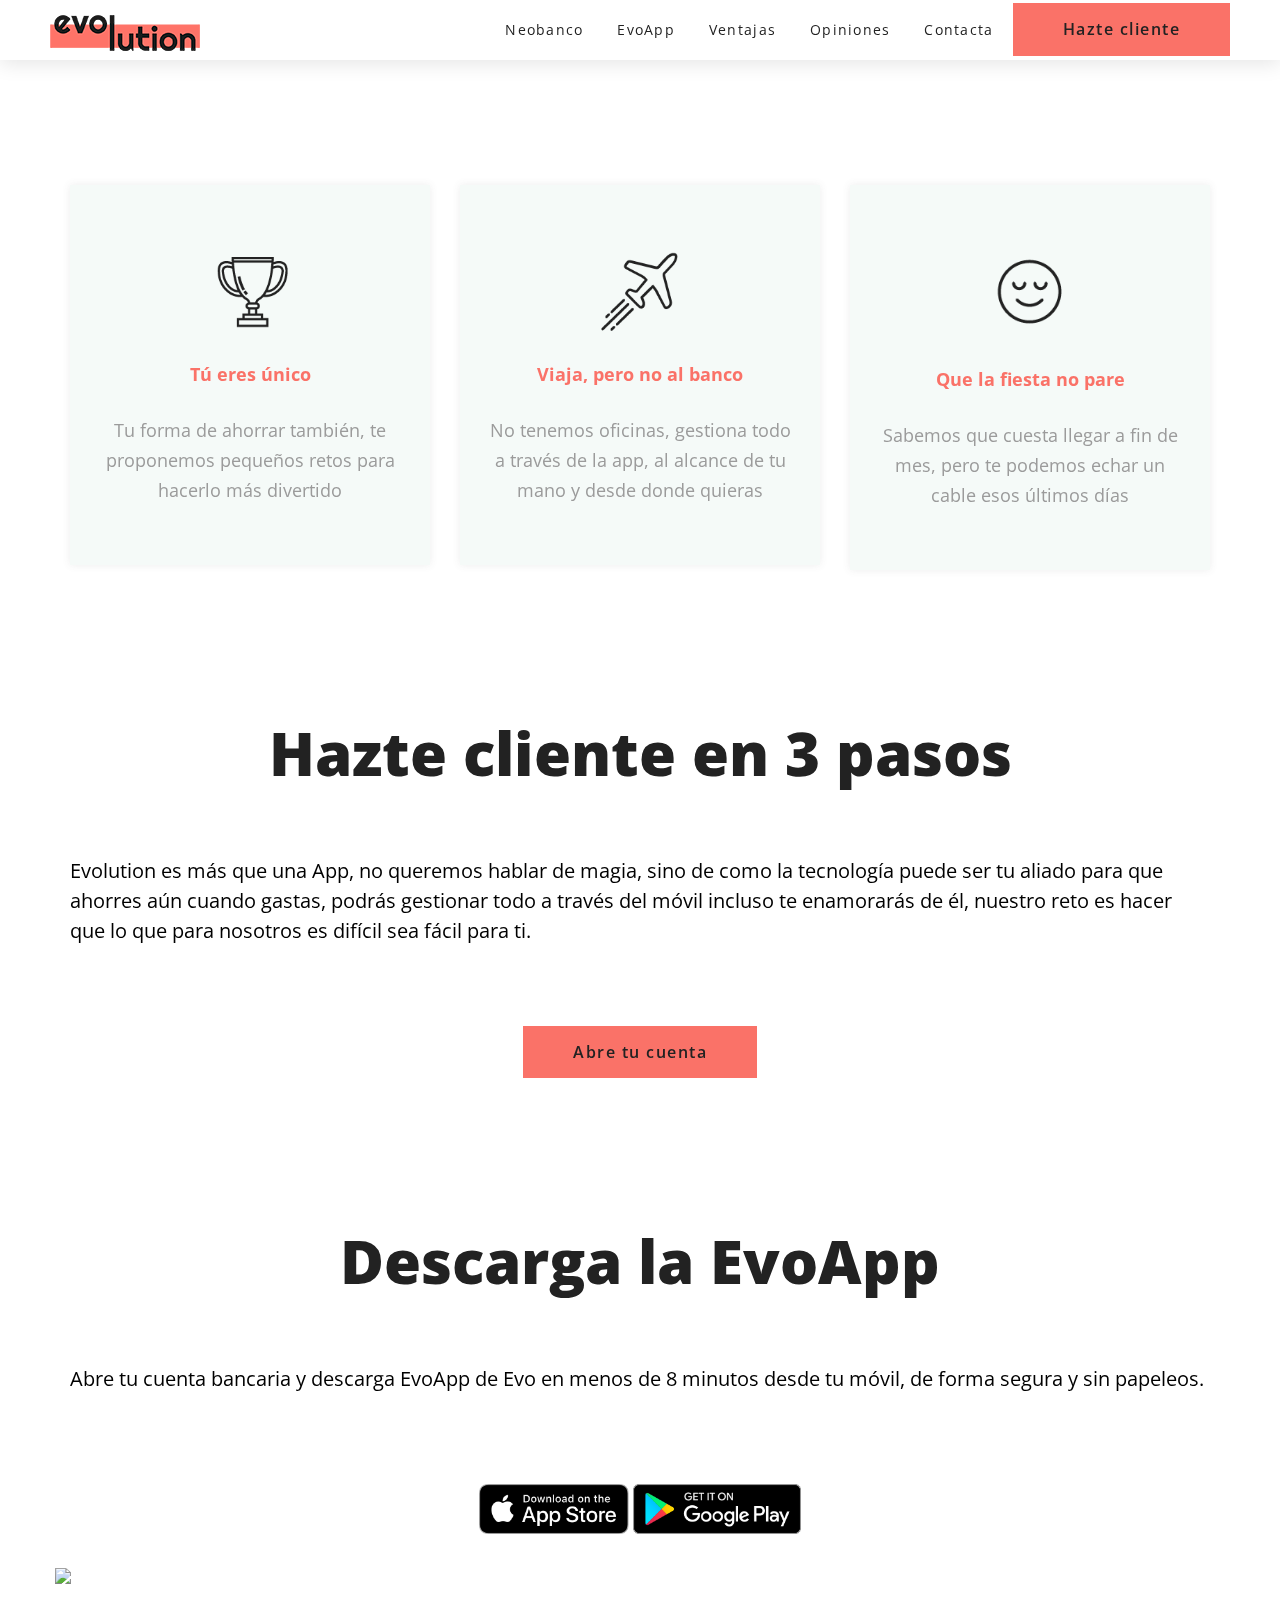
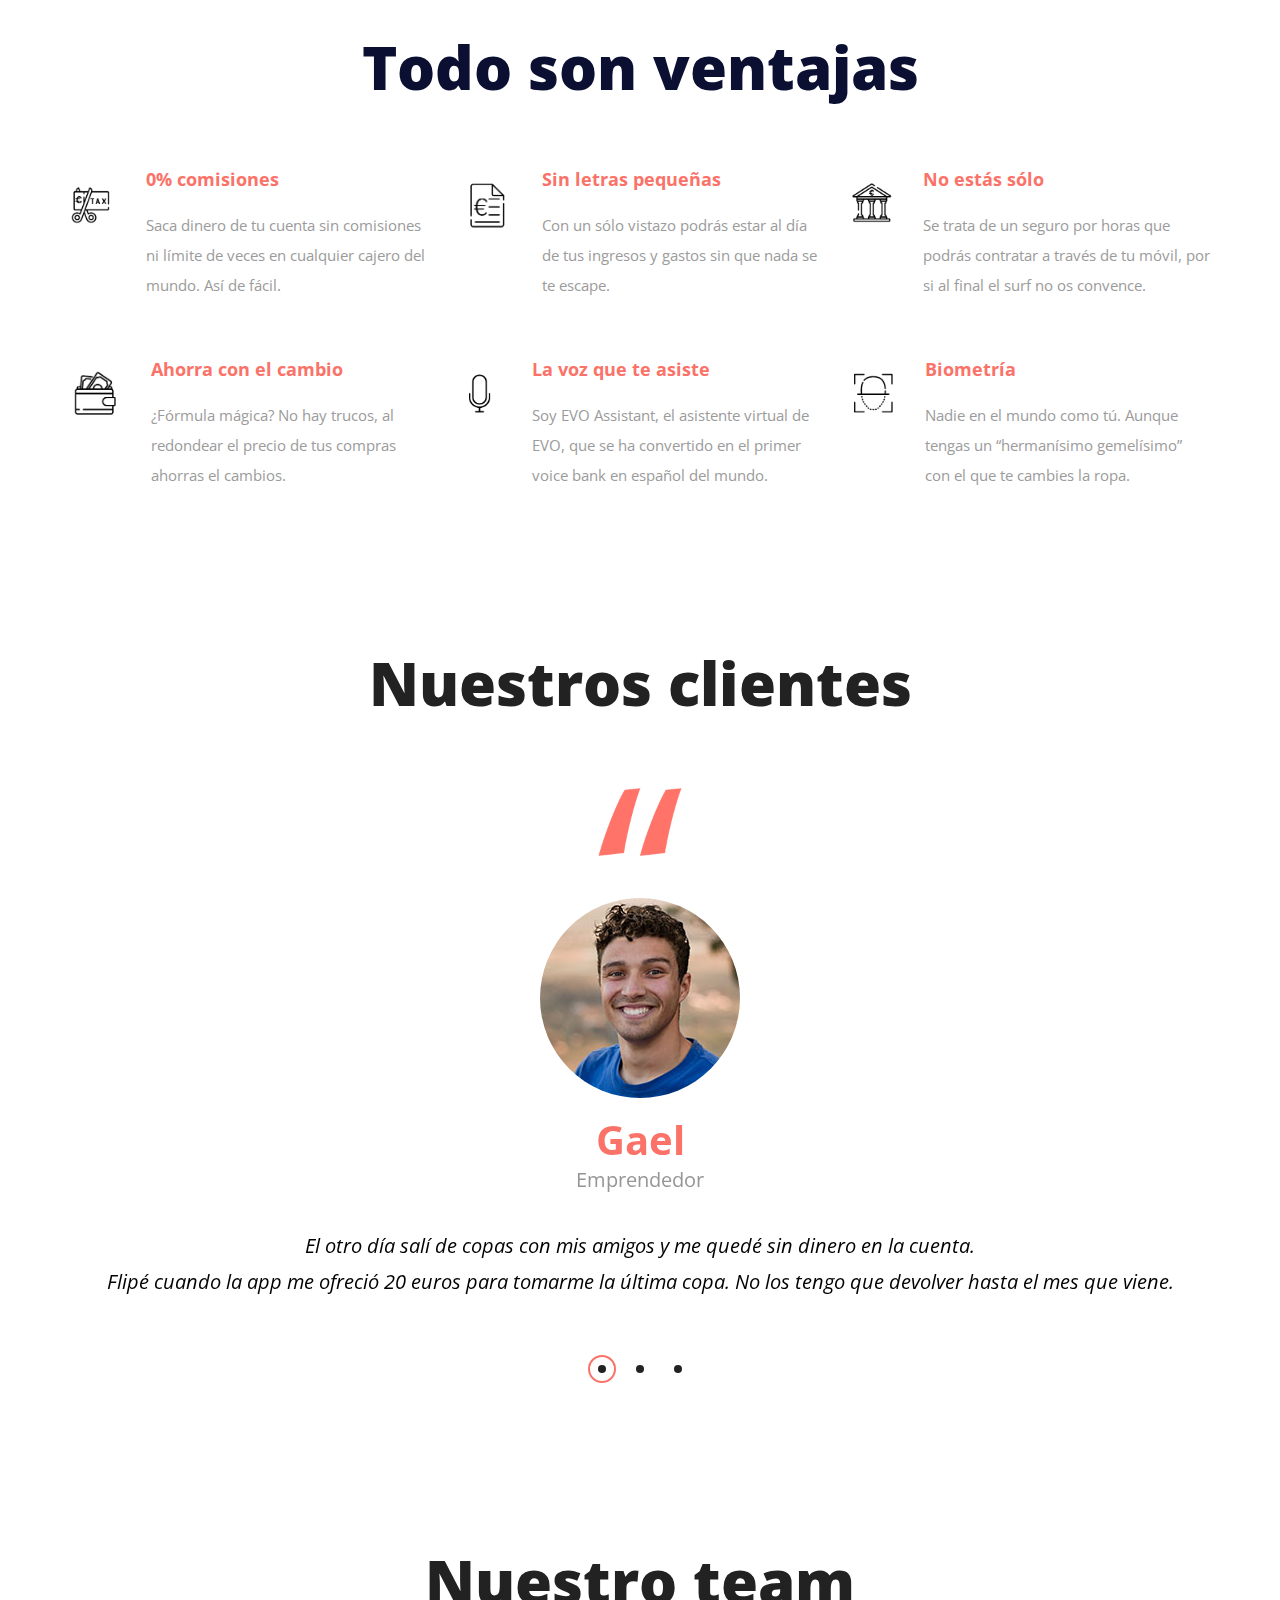
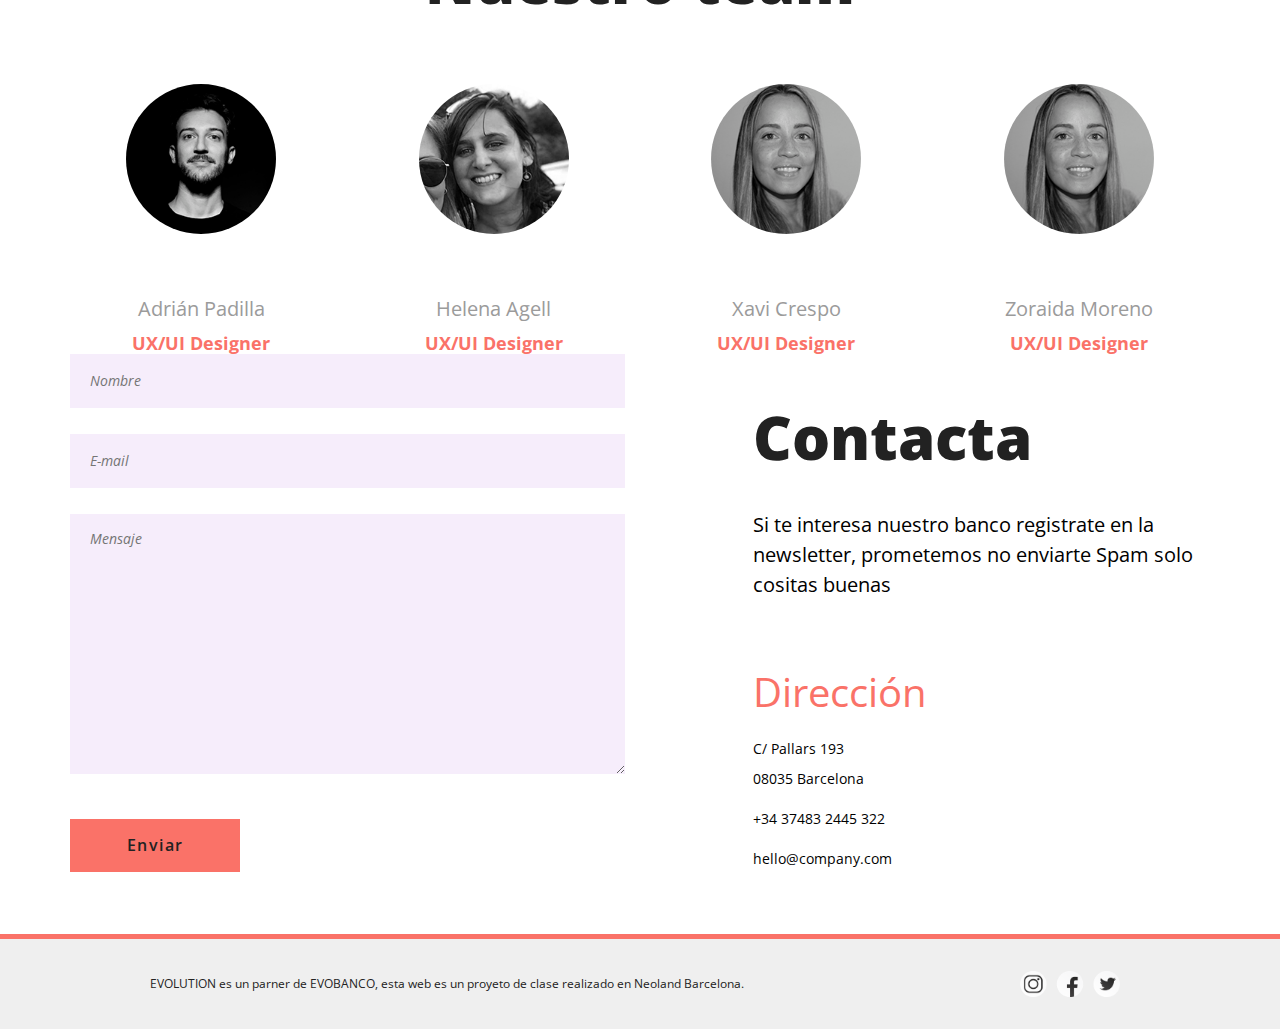
==== commit be162dd1: "footer" ====
--- a/index.html
+++ b/index.html
@@ -425,9 +425,15 @@
 
 
 	<!-- Footer section -->
-	<footer class="footer-section">
-		<p>2019 All rights reserved. Designed by Evolution Bank Team in Neoland Barcelona.</p>
-	</footer>
+	<hr>
+<footer class="social-footer">
+  <div>
+    <p class="footer-section">EVOLUTION es un parner de EVOBANCO, esta web es un proyeto de clase realizado en Neoland Barcelona.</p>
+  </div>
+  <div class="social-footer-icons">
+		<img width="100" src="img/redes.png">
+  </div>
+</footer>
 	<!-- Footer section end -->
 
 
--- a/css/style.css
+++ b/css/style.css
@@ -856,15 +856,54 @@
 /*------------------------
 	Footer section
 --------------------------*/
+.social-footer {
+  padding: 1rem;
+  background: #efefef;
+  display: -webkit-flex;
+  display: -ms-flexbox;
+  display: flex;
+  -webkit-align-items: center;
+      -ms-flex-align: center;
+          align-items: center;
+  -webkit-justify-content: space-between;
+      -ms-flex-pack: justify;
+          justify-content: space-between;
+}
+
+
+.social-footer-icons {
+	margin-right: 150px;
+}
+
+
 .footer-section {
-	background: #222222;
-	text-align: center;
+	padding-left: 140px;
+	padding-top: 20px;
+	padding-bottom: 10px;
+	text-align: left;
+	color: #222222;
+	font-size: 12px;
+}
+.footer-section img {
+	margin-right: 150px;
 }
 
 .footer-section p {
 	color: #ffffff;
 	font-size: 12px;
 	padding: 40px 0;
+	margin-left: 150px;
+}
+hr { 
+ height: 5px;
+  background-color: #fa7268;
+  display: block;
+  margin-top: 50px;
+  margin-bottom: 0px;
+  margin-left: auto;
+  margin-right: auto;
+  border-style: inset;
+  border: 0;
 }
 
 /*=========================
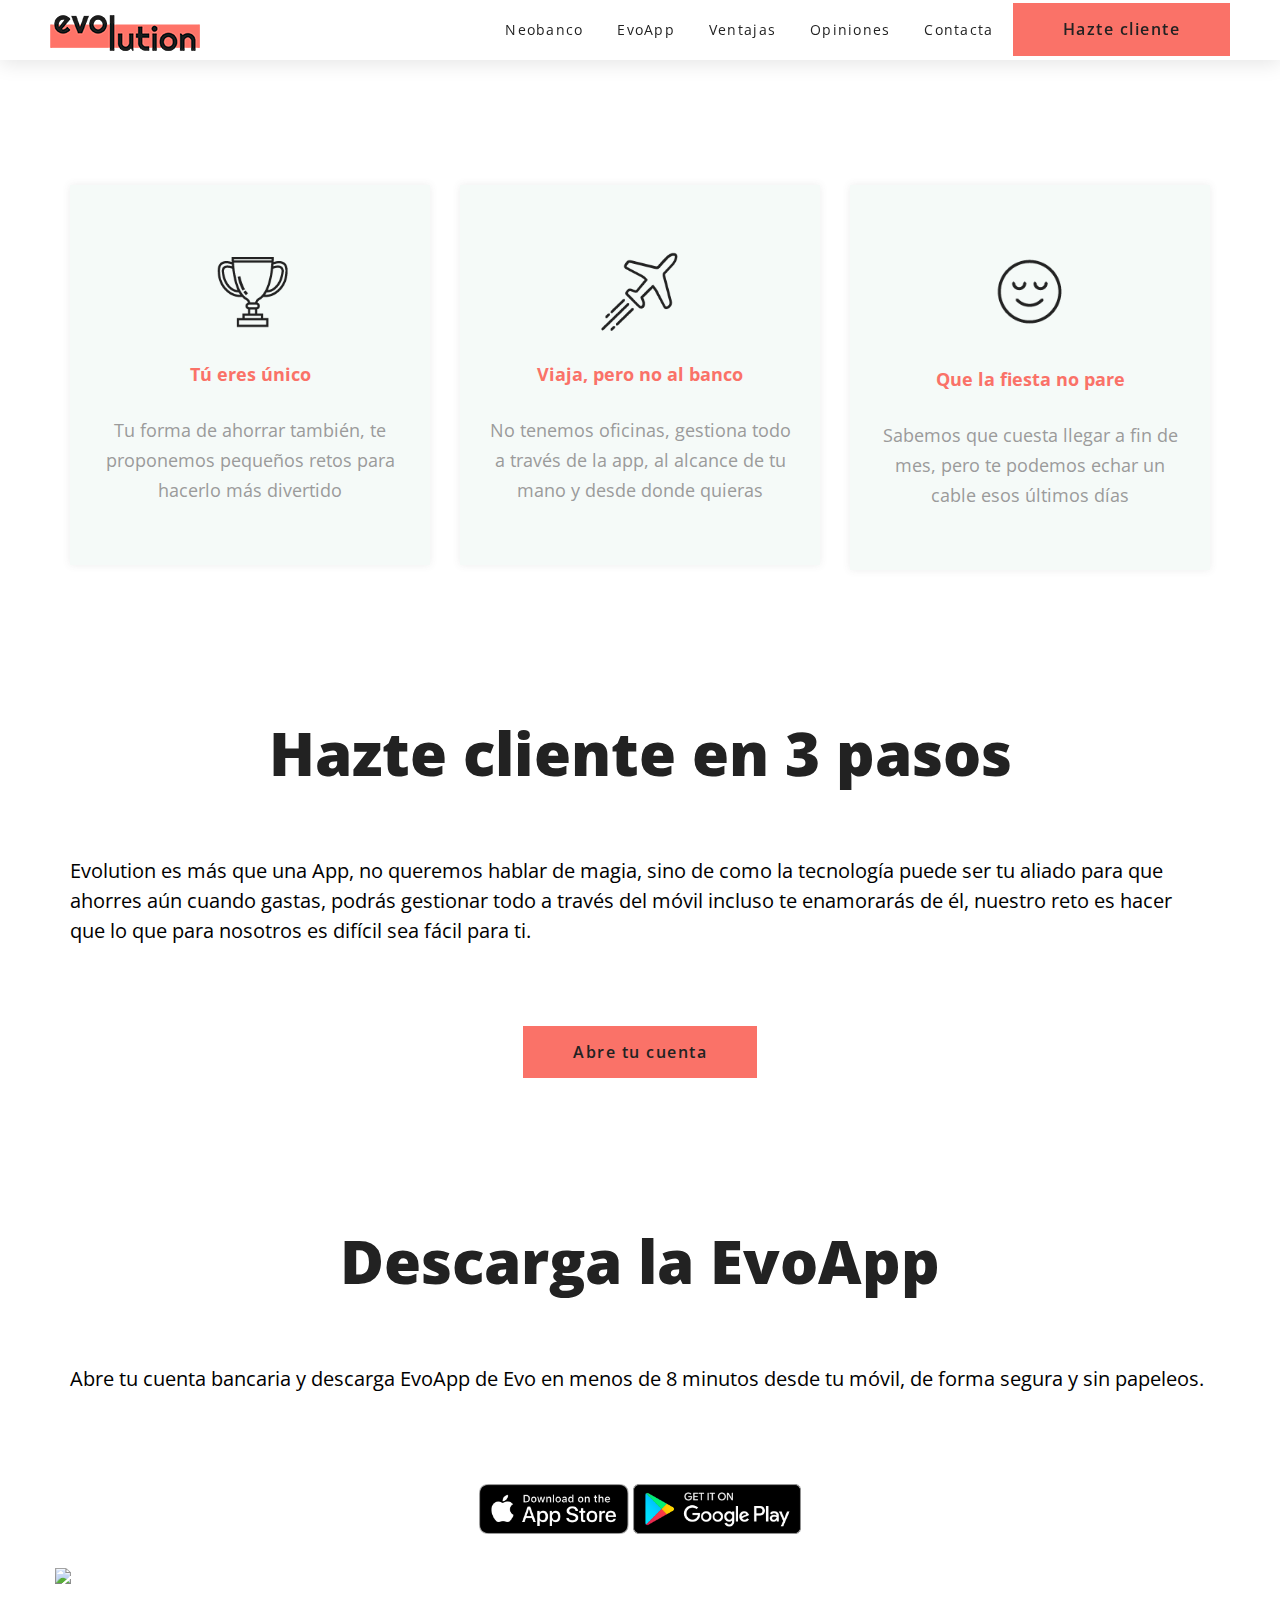
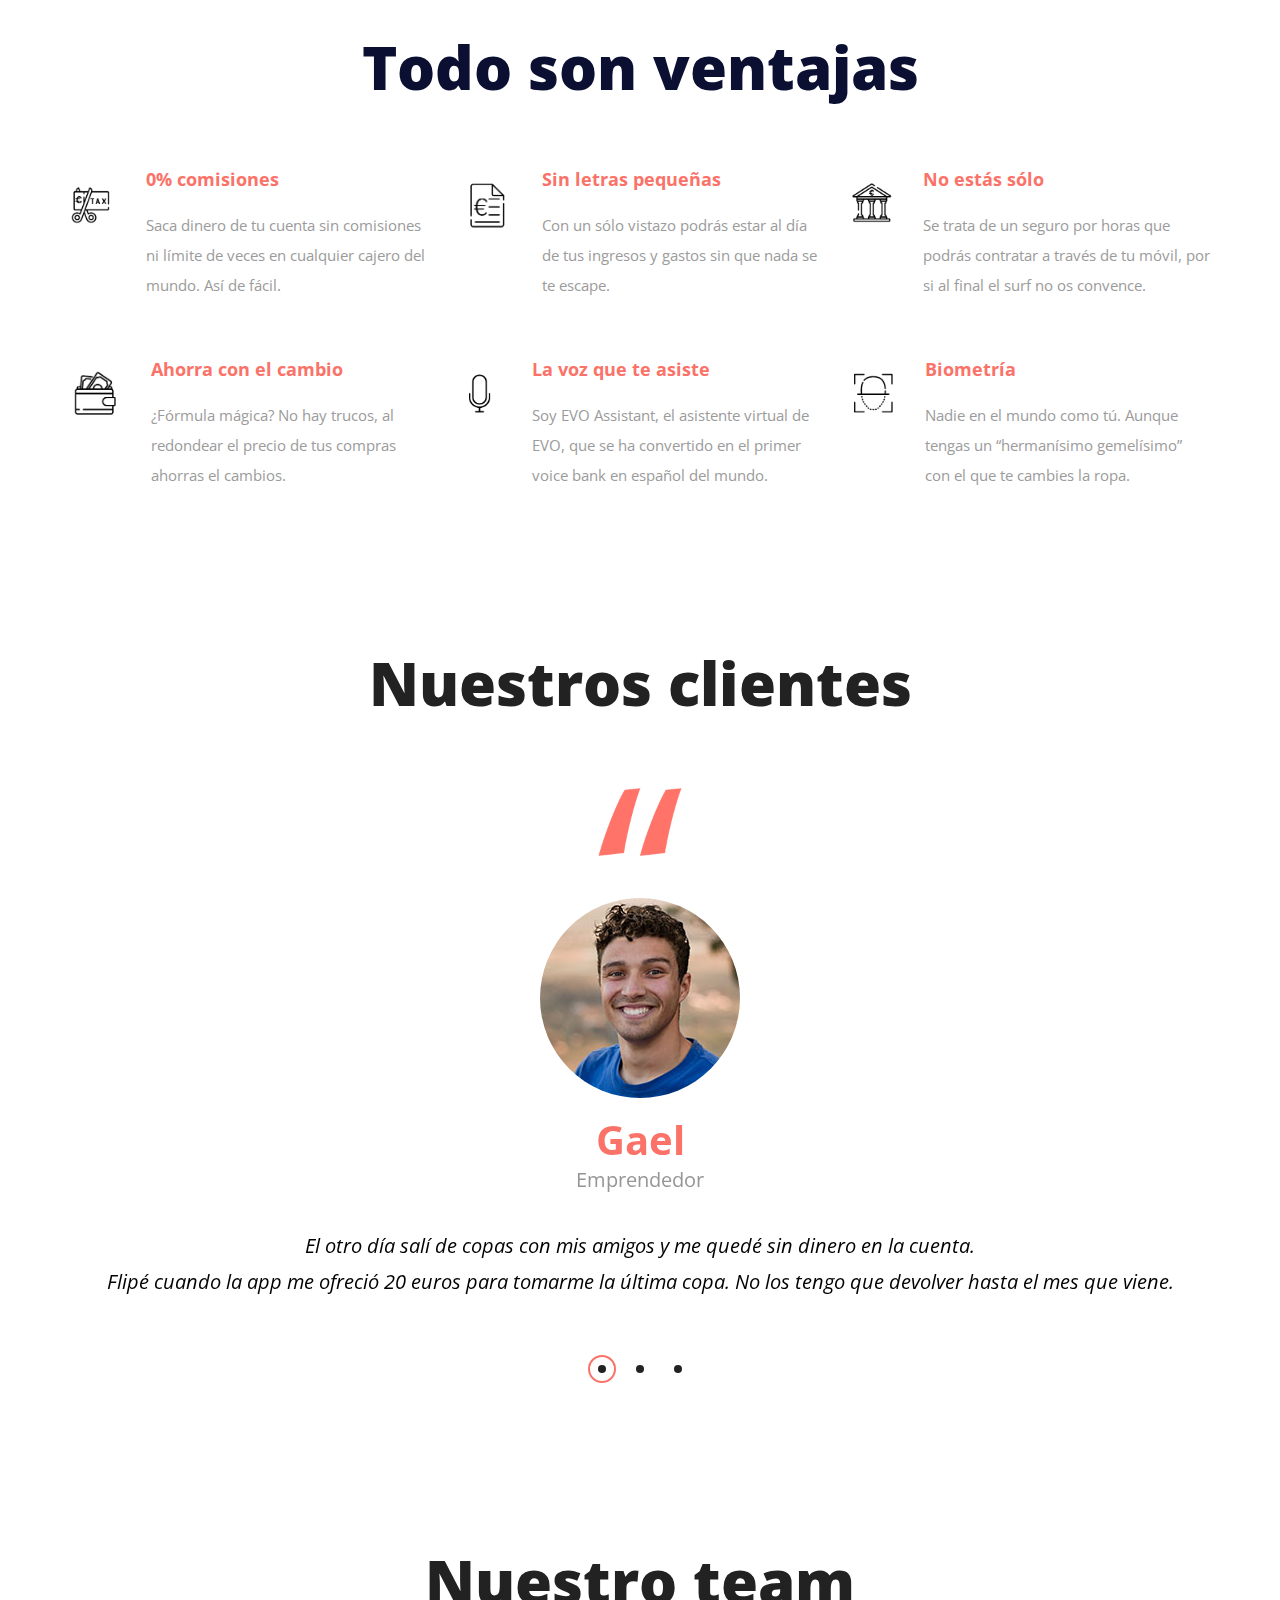
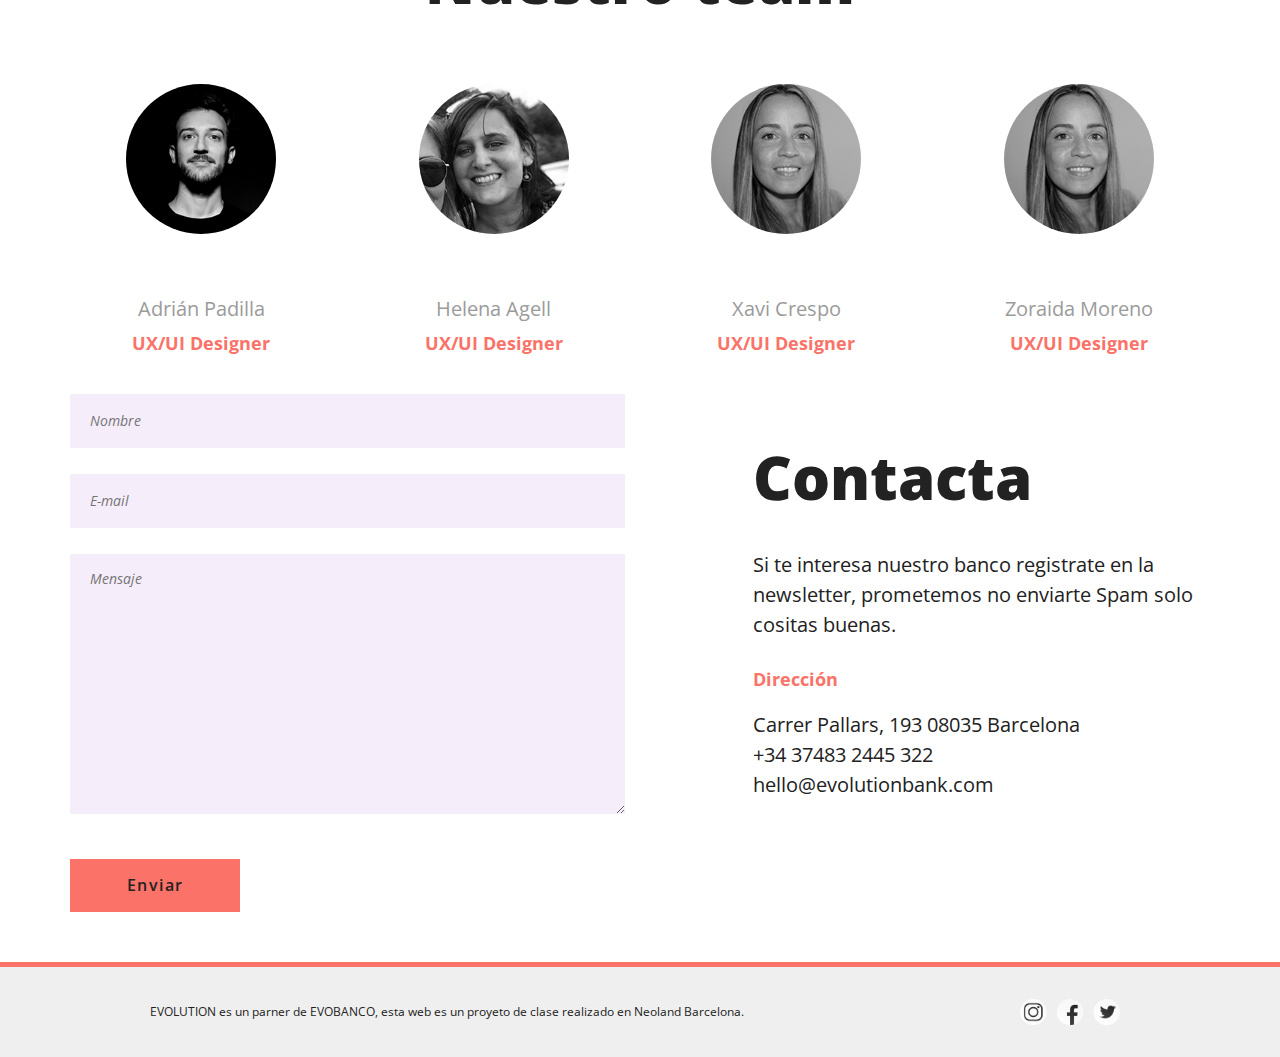
==== commit a880c12e: "footer 2" ====
--- a/index.html
+++ b/index.html
@@ -399,11 +399,11 @@
 					<div class="section-title left">
 						<h2>Contacta</h2>
 					</div>
-					<p>Si te interesa nuestro banco registrate en la newsletter, prometemos no enviarte Spam solo cositas buenas</p>
-					<h3 class="mt60">Dirección</h3>
-					<p class="con-item">C/ Pallars 193 <br> 08035 Barcelona </p>
-					<p class="con-item">+34 37483 2445 322</p>
-					<p class="con-item">hello@company.com</p>
+					<p>Si te interesa nuestro banco registrate en la newsletter, prometemos no enviarte Spam solo cositas buenas.</p>
+					<h3>Dirección</h3>
+					<p>Carrer Pallars, 193 08035 Barcelona <br>
+						+34 37483 2445 322 <br>
+						hello@evolutionbank.com</p>
 				</div>
 				<!-- contact form -->
 				<div class="col-md-6 col-pull">
--- a/css/style.css
+++ b/css/style.css
@@ -415,17 +415,7 @@
 	z-index: 2;
 }
 
-.overlay {
-	position: absolute;
-	width: 100%;
-	height: 100%;
-	left: 0;
-	top: 0;
-	z-index: 3;
-	/* background-image: url("../img/overlay.png"); */
-	background-repeat: no-repeat;
-	background-size: cover;
-}
+
 
 /*Card Section*/
 .card-section {
@@ -769,6 +759,7 @@
 --------------------------*/
 .contact-section {
 	position: relative;
+	margin-top: 40px;
 }
 
 .contact-section:after {
@@ -839,12 +830,15 @@
 }
 
 .contact-info p {
-	color: black;
+	color: #222222;
+
 }
 
 .contact-info h3 {
-	font-weight: 400;
+	font-size: 18px;
+	font-weight: 700;
 	color: #fa7268;
+	padding-top: 20px;
 	margin-bottom: 20px;
 }
 
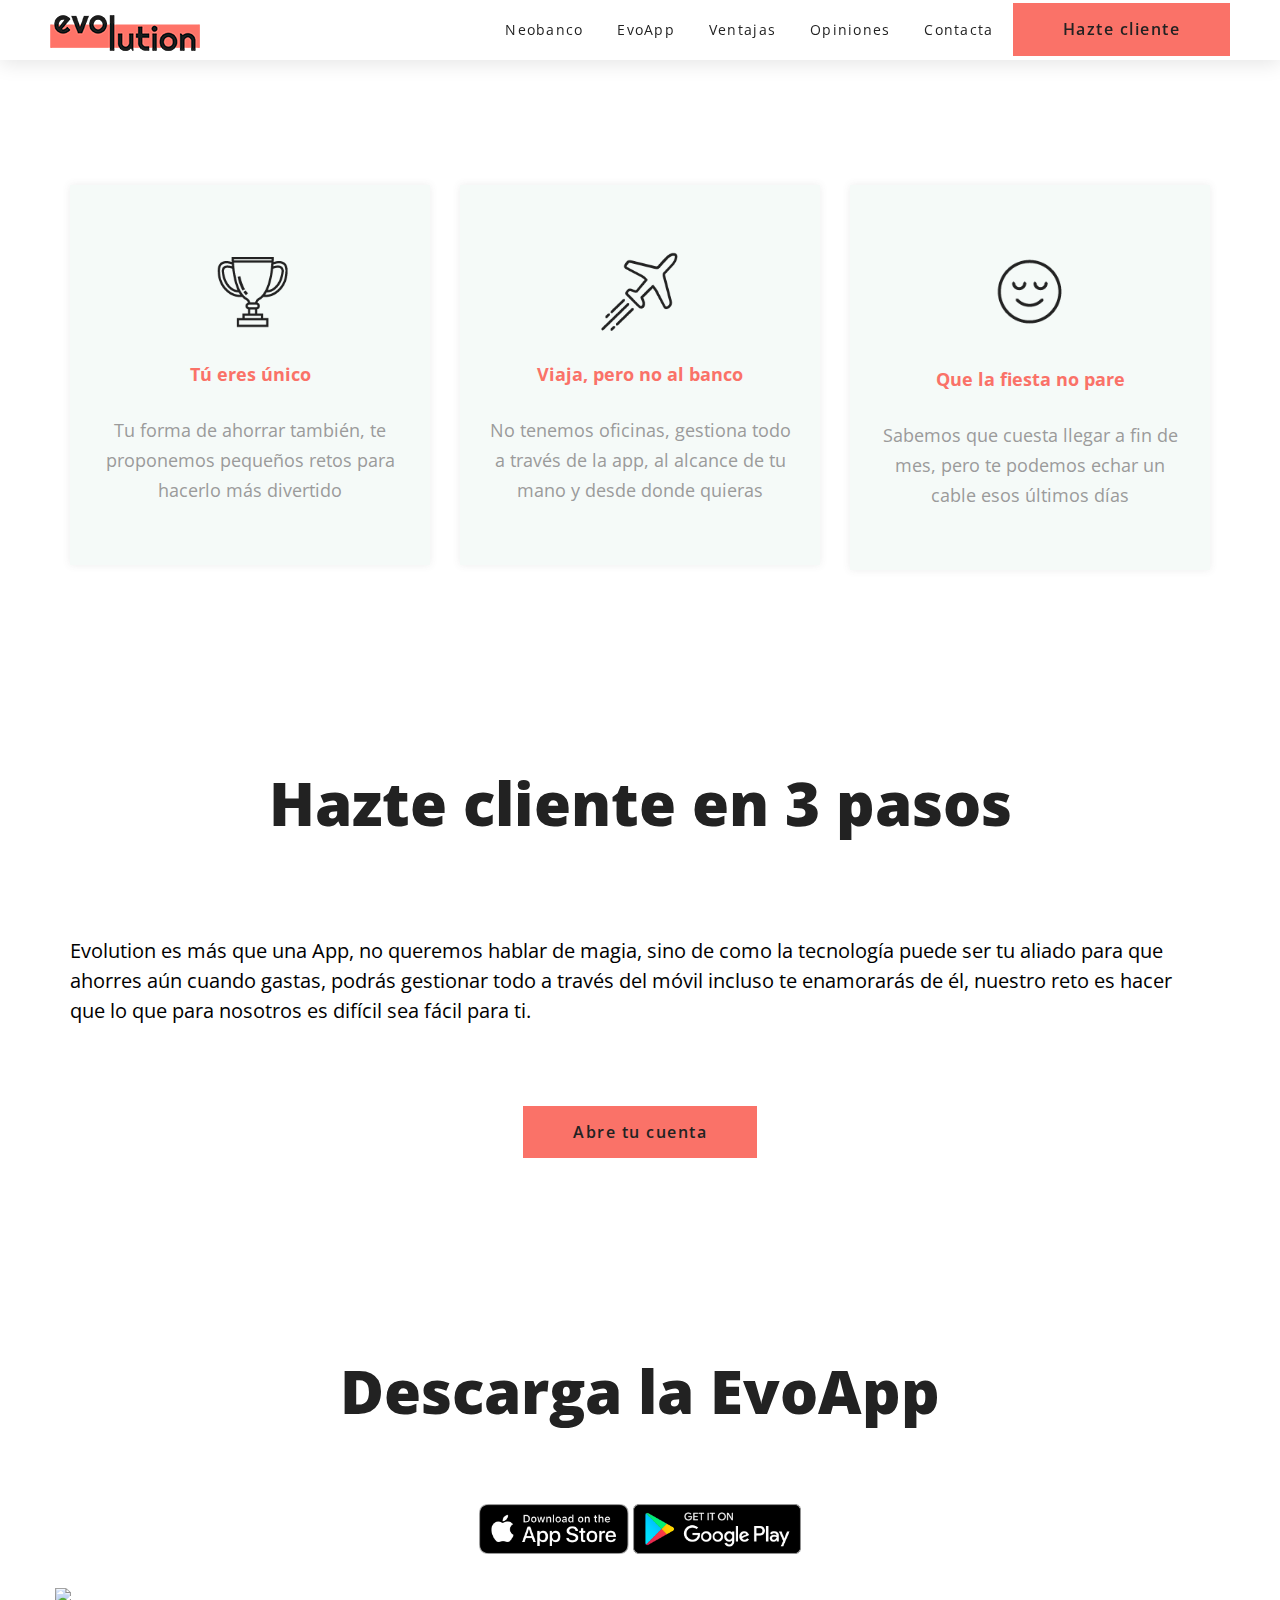
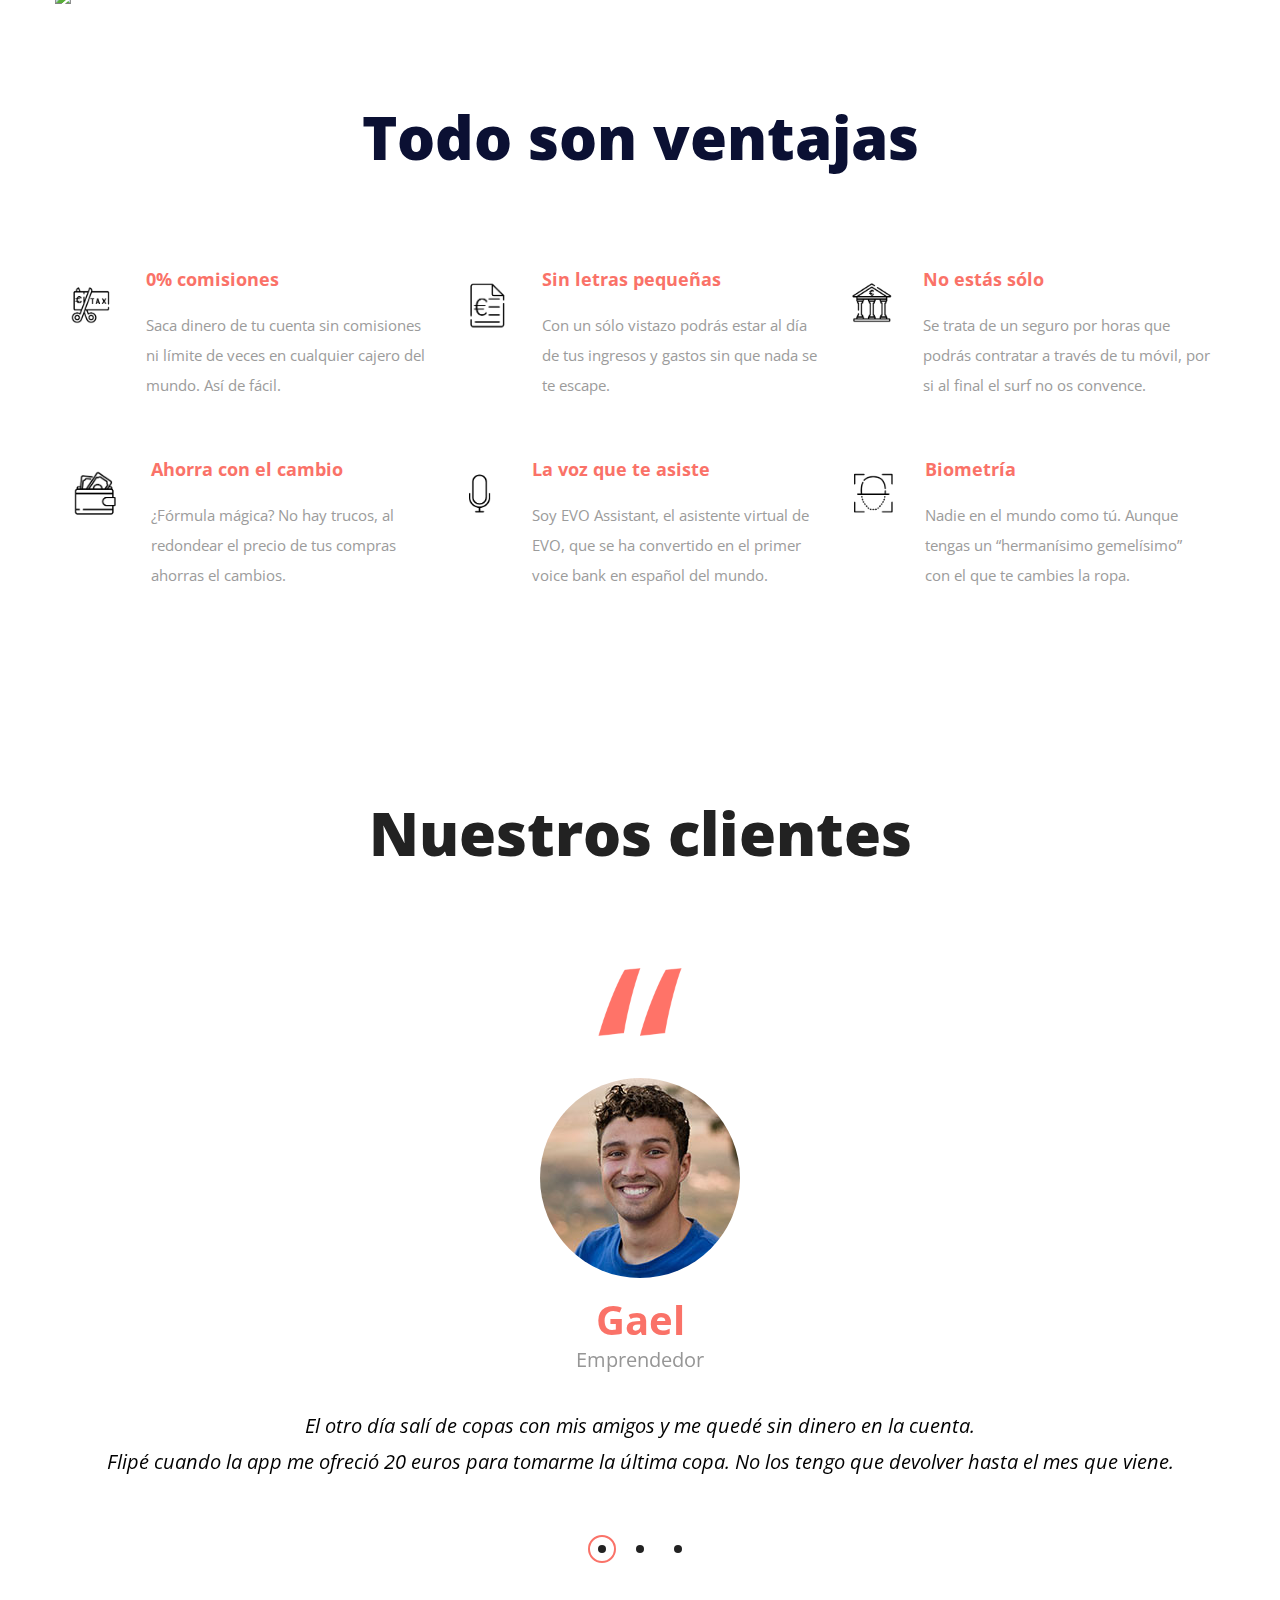
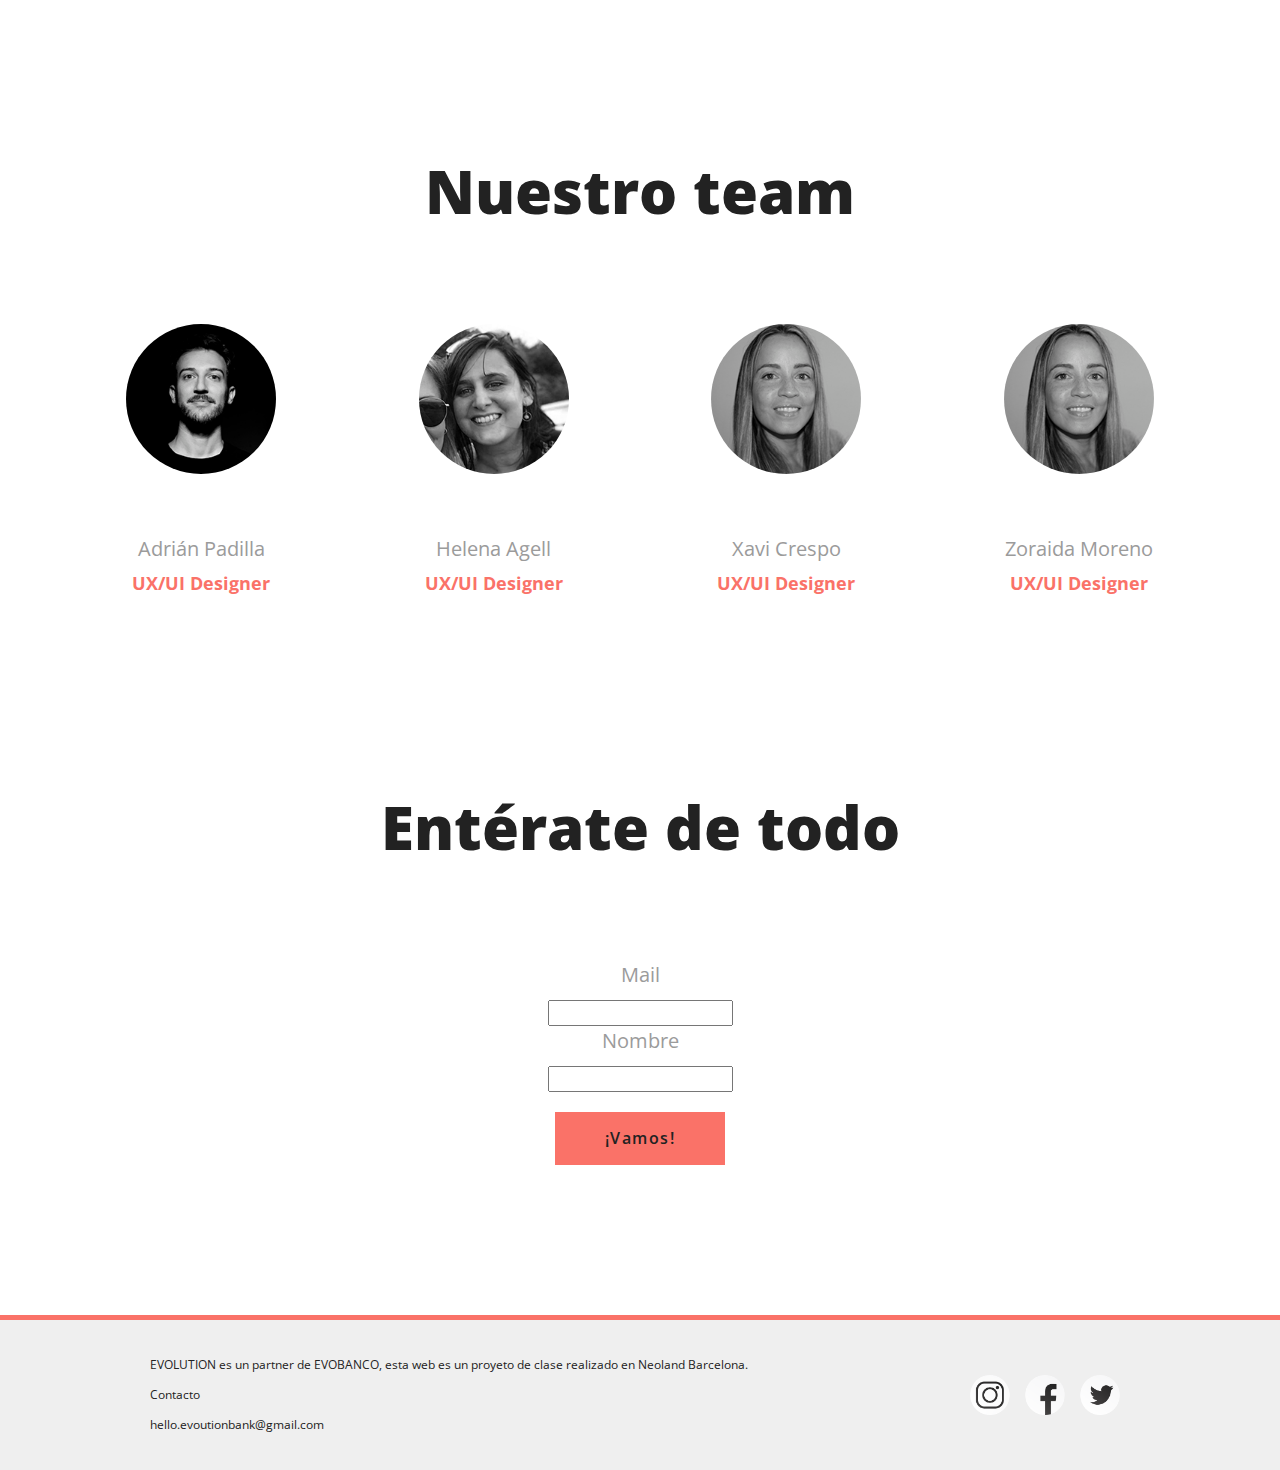
==== commit 409608c3: "padding y form" ====
--- a/index.html
+++ b/index.html
@@ -150,7 +150,7 @@
 		<div class="about-contant">
 			<div class="container">
 				<div class="section-title">
-					<h2>Hazte cliente en 3 pasos</h2>
+					<h2 style="padding-bottom: 100px">Hazte cliente en 3 pasos</h2>
 				</div>
 				<div class="row">
 					<div class="col-md-12">
@@ -170,11 +170,7 @@
 			<div class="container">
 				<div class="section-title">
 					<h2>Descarga la EvoApp</h2>
-				</div>
-				<div class="row">
-					<div class="col-md-12">
-						<p>Abre tu cuenta bancaria y descarga EvoApp de Evo en menos de 8 minutos desde tu móvil, de forma segura y sin papeleos.</p>
-				    </div>
+				
 				</div>
 		<div style="padding-top: 80px; padding-bottom: 30px; background-color:#ffffff;" class="text-center"> 
 			<a href="https://developer.apple.com/app-store/marketing/guidelines/" target="blank">
@@ -199,10 +195,10 @@
 
 
 	<!-- Services section -->
-	<div id="services" class="services-section spad">
+	<div id="services" >
 		<div class="container">
 			<div class="section-title dark">
-				<h2 >Todo son ventajas</h2>
+				<h2 style="padding-bottom: 100px">Todo son ventajas</h2>
 			</div>
 			<div class="row">
 				<!-- single service -->
@@ -288,7 +284,7 @@
 		<div class="container">
 			<div class="row">
 				<div class="section-title">
-					<h2>Nuestros clientes</h2>
+					<h2 style="padding-bottom: 100px">Nuestros clientes</h2>
 				</div>
 				<div class="owl-carousel" id="testimonial-slide">
 					
@@ -349,7 +345,7 @@
 		<div class="overlay"></div>
 		<div class="container">
 			<div class="section-title">
-				<h2>Nuestro team</h2>
+				<h2 style="padding-bottom: 100px">Nuestro team</h2>
 			</div>
 			<div class="row">
 				<!-- single member -->
@@ -390,11 +386,76 @@
 	<!-- Team Section end-->
 
 
+
+	<div id="contact" class="team-section spad">
+		<div class="container">
+			<div class="section-title">
+				<h2 style="padding-bottom: 100px" class="formu">Entérate de todo</h2>
+
+				<!-- Begin Mailchimp Signup Form -->
+<link href="//cdn-images.mailchimp.com/embedcode/classic-10_7.css" rel="stylesheet" type="text/css">
+
+<div id="mc_embed_signup">
+
+			<form action="https://evolutionbank.us20.list-manage.com/subscribe/post?u=f02994b4fc524feb01a86bbb9&amp;id=1afa2cbe96" method="post" id="mc-embedded-subscribe-form" name="mc-embedded-subscribe-form" class="validate" target="_blank" novalidate>
+			    <div id="mc_embed_signup_scroll">
+			
+			<p>Mail</p>
+
+			<div class="mc-field-group">
+				
+				<input type="email" value="" name="EMAIL" class="required email" id="mce-EMAIL">
+			</div>
+
+			<p>Nombre</p>
+
+
+			<div class="mc-field-group">
+				
+				<input type="text" value="" name="FNAME" class="formu" id="mce-FNAME">
+			</div>
+
+				<div id="mce-responses" class="clear">
+					<div class="response" id="mce-error-response" style="display:none">
+						
+					</div>
+					<div class="response" id="mce-success-response" style="display:none"></div>
+				</div>    
+
+			    <div style="position: absolute; left: -5000px;" aria-hidden="true">
+			    	<input type="text" name="b_f02994b4fc524feb01a86bbb9_1afa2cbe96" tabindex="-1" value="">
+			    </div>
+			    <br>
+			    <div class="clear">
+			    	<input type="submit" value="¡Vamos!" name="suscribete" id="mc-embedded-subscribe" class="site-btn"></div>
+			    </div>
+			</form>
+	</div>
+	<script type='text/javascript' src='//s3.amazonaws.com/downloads.mailchimp.com/js/mc-validate.js'>
+	</script>
+
+	<script type='text/javascript'>(function($) {window.fnames = new Array(); window.ftypes = new Array();fnames[0]='EMAIL';ftypes[0]='email';fnames[1]='FNAME';ftypes[1]='text';}(jQuery));var $mcj = jQuery.noConflict(true);
+	</script>
+	
+
+	<!--End mc_embed_signup-->
+				</div>
+			<div class="row">
+				
+				
+			</div>
+		</div>
+	</div>
+
+
+
+
+
 	<!-- Contact section -->
-	<div id="contact" class="contact-section spad fix">
+	<!-- <div id="contact" class="contact-section spad fix">
 		<div class="container">
 			<div class="row">
-				<!-- contact info -->
+	
 				<div class="col-md-5 col-md-offset-1 contact-info col-push">
 					<div class="section-title left">
 						<h2>Contacta</h2>
@@ -403,9 +464,8 @@
 					<h3>Dirección</h3>
 					<p>Carrer Pallars, 193 08035 Barcelona <br>
 						+34 37483 2445 322 <br>
-						hello@evolutionbank.com</p>
-				</div>
-				<!-- contact form -->
+						hello.evolutionbank@gmail.com</p>
+				</div>
 				<div class="col-md-6 col-pull">
 					<form class="form-class" id="con_form">
 						<div class="row">
@@ -421,17 +481,20 @@
 			</div>
 		</div>
 	</div>
-	<!-- Contact section end-->
+	 Contact section end-->
 
 
 	<!-- Footer section -->
 	<hr>
 <footer class="social-footer">
   <div>
-    <p class="footer-section">EVOLUTION es un parner de EVOBANCO, esta web es un proyeto de clase realizado en Neoland Barcelona.</p>
+    <p class="footer-section">EVOLUTION es un partner de EVOBANCO, esta web es un proyeto de clase realizado en Neoland Barcelona. <br>
+    Contacto <br>
+    hello.evoutionbank@gmail.com </p>
+
   </div>
   <div class="social-footer-icons">
-		<img width="100" src="img/redes.png">
+		<img width="150" src="img/redes.png">
   </div>
 </footer>
 	<!-- Footer section end -->
--- a/css/style.css
+++ b/css/style.css
@@ -79,7 +79,7 @@
 }
 
 .pb100 {
-	padding-bottom: 100px;
+	padding-bottom: 80px;
 }
 
 .mt100 {
@@ -117,13 +117,13 @@
 
 .spad {
 	padding-top: 0px;
-	padding-bottom: 0px;
+	padding-bottom: 100px;
 }
 
 .section-title {
 	text-align: center;
-	margin-bottom: 70px;
-	padding-top: 50px;
+	margin-bottom: 0px;
+	padding-top: 100px;
 	position: relative;
 }
 
@@ -752,6 +752,12 @@
 	text-align: right;
 	padding-top: 15px;
 }
+
+
+
+
+
+
 
 
 /*------------------------
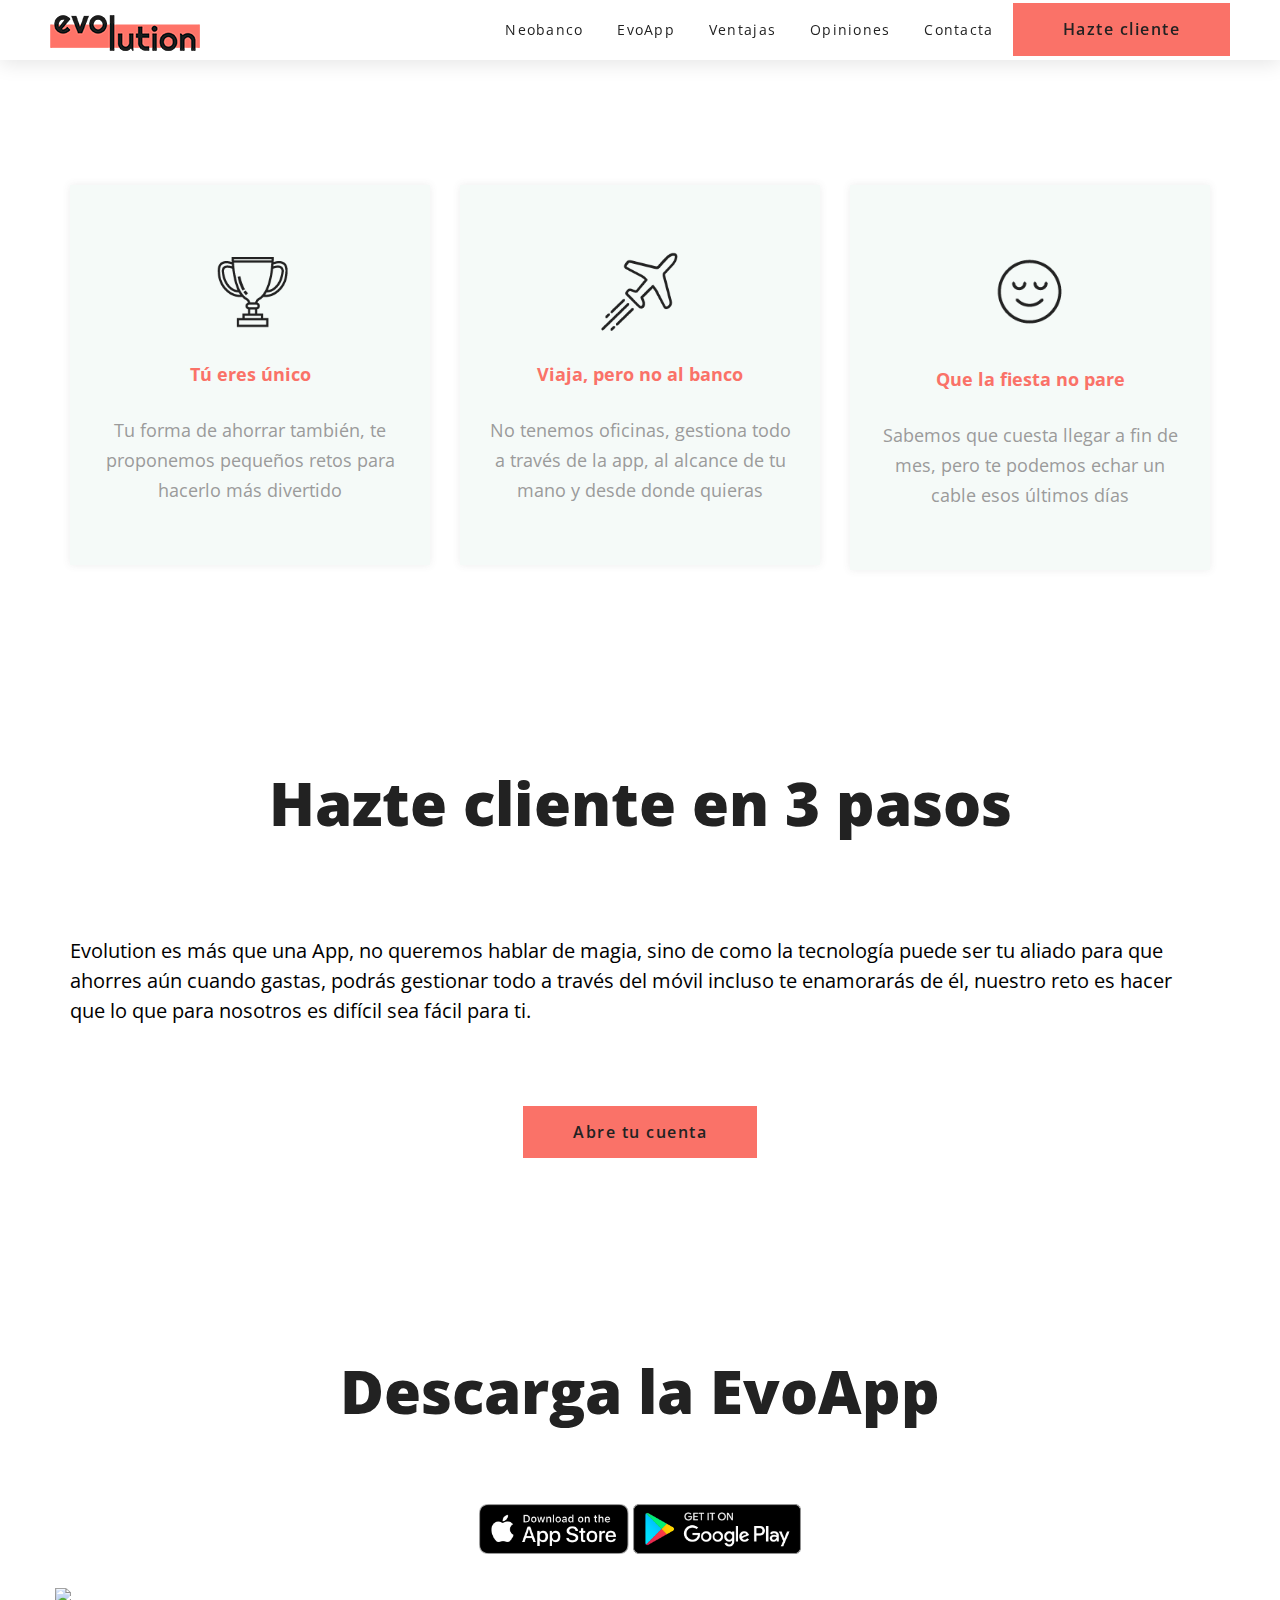
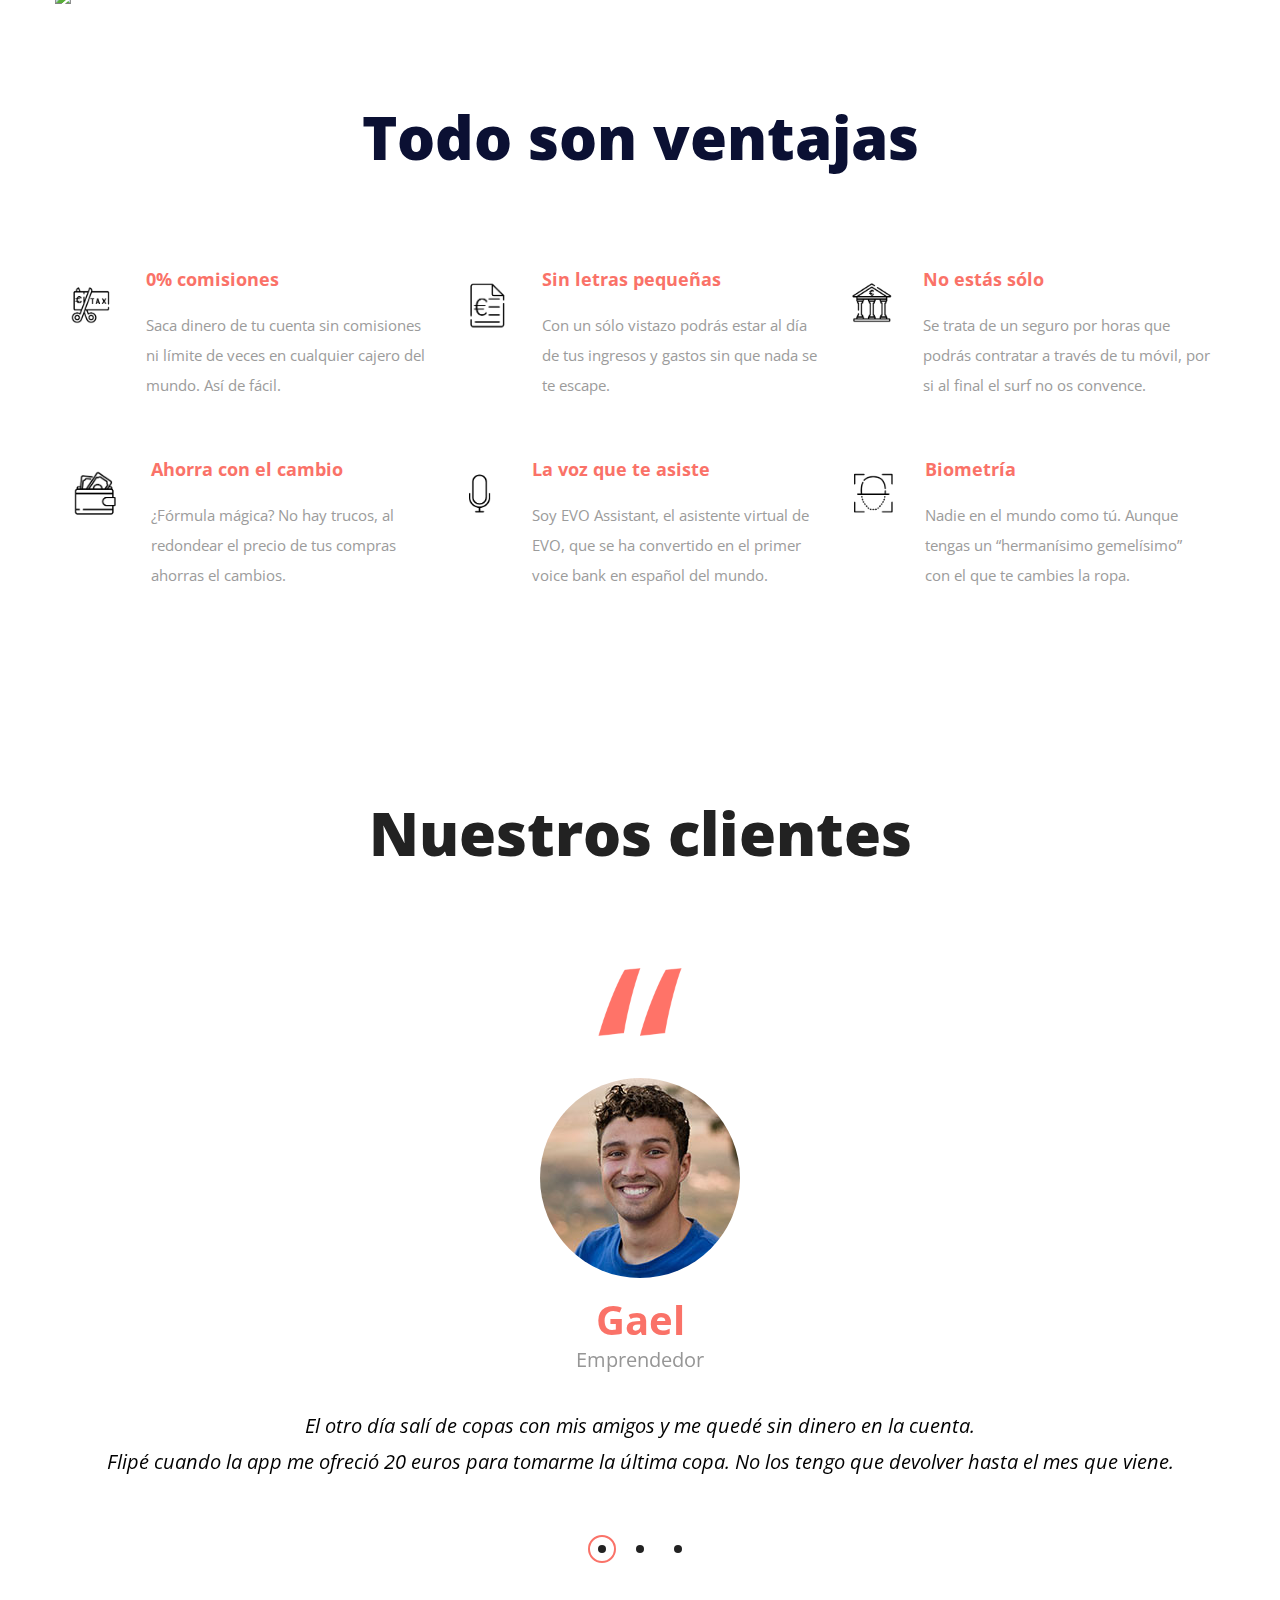
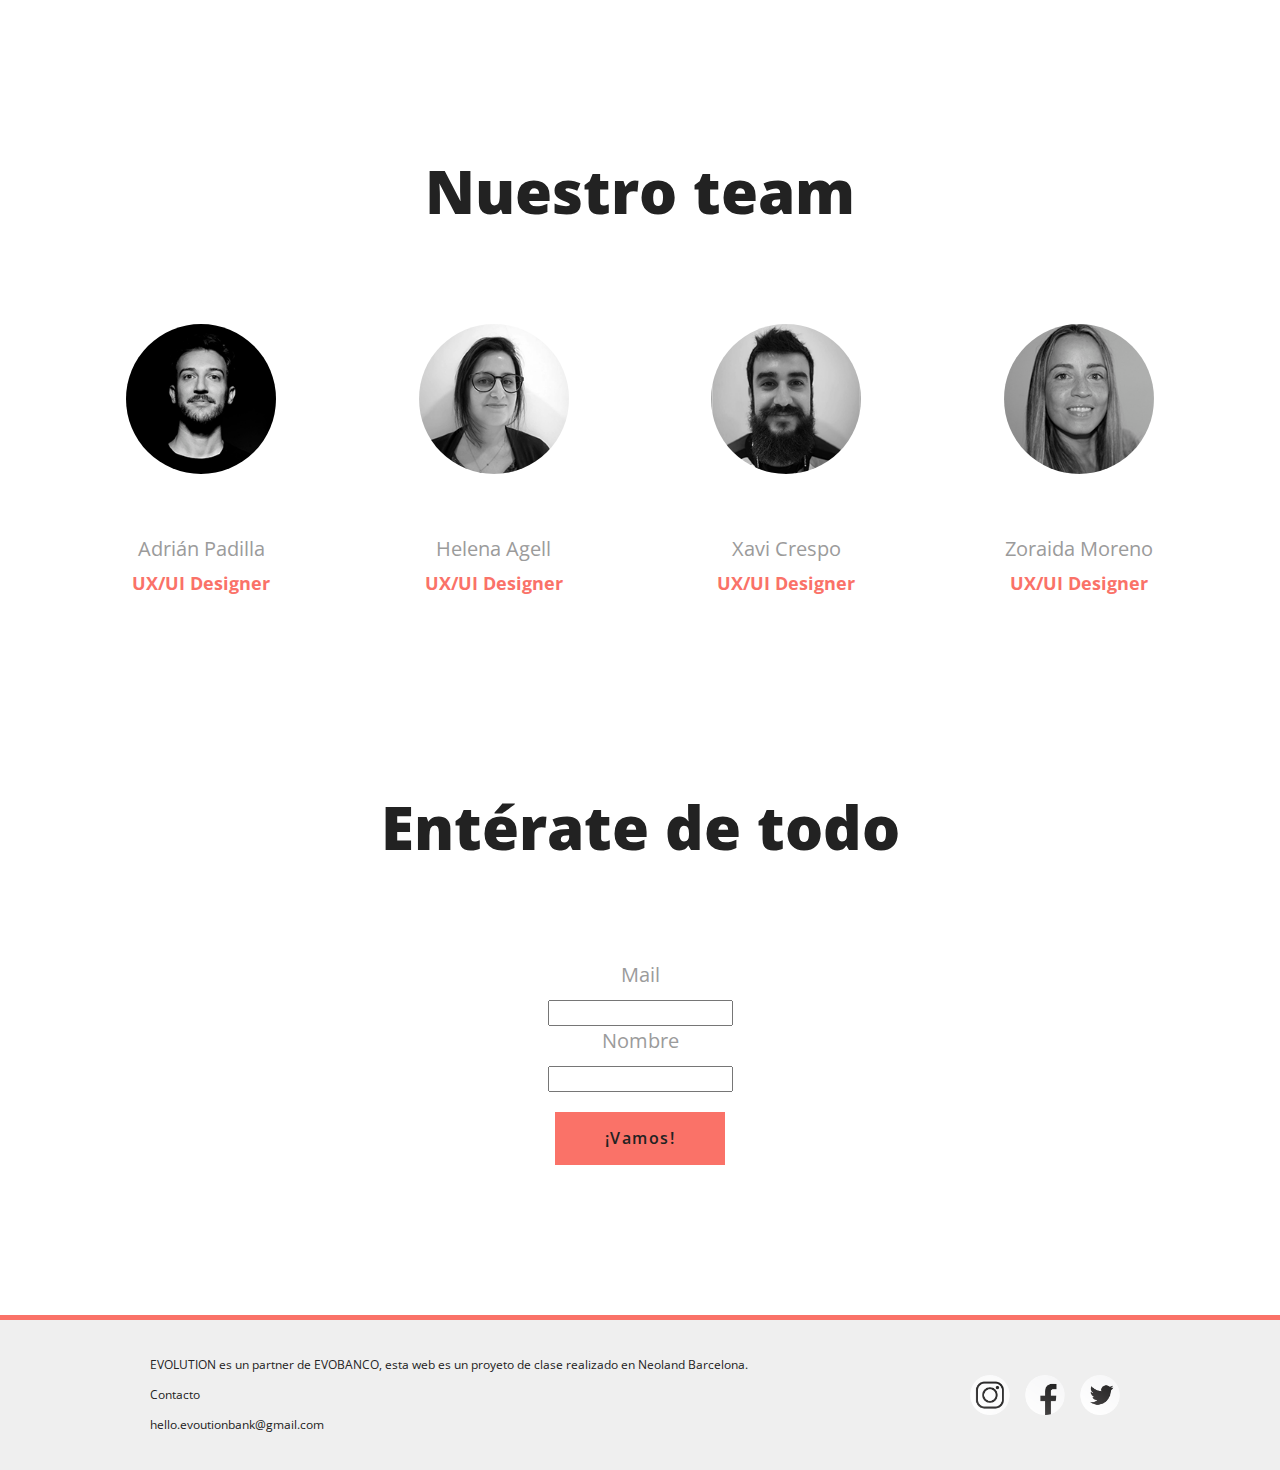
==== commit 0d96c0e3: "fotos team" ====
--- a/index.html
+++ b/index.html
@@ -367,7 +367,7 @@
 				<!-- single member -->
 				<div class="col-sm-3">
 					<div class="member">
-						<img src="img/team/3.jpg" alt="">
+						<img src="img/team/4.jpg" alt="">
 						<p>Xavi Crespo</p>
 						<h3>UX/UI Designer</h3>
 					</div>
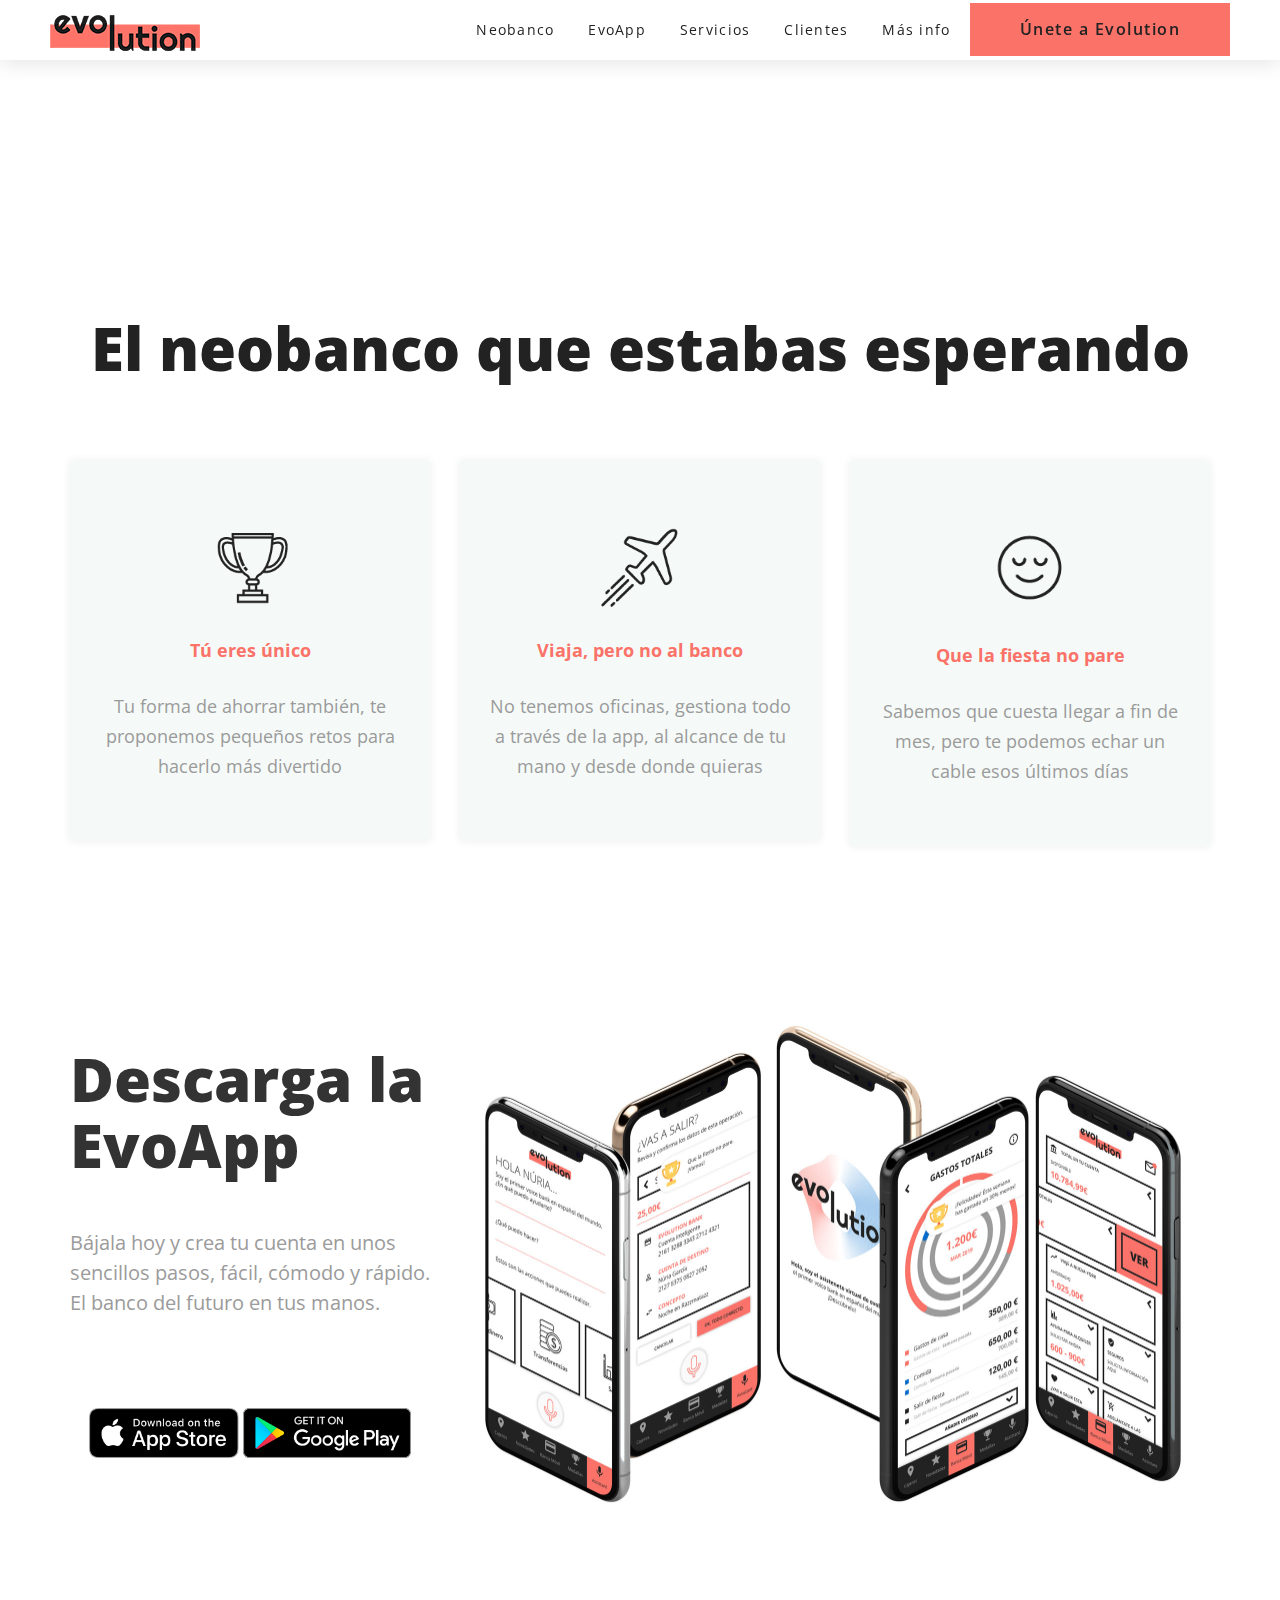
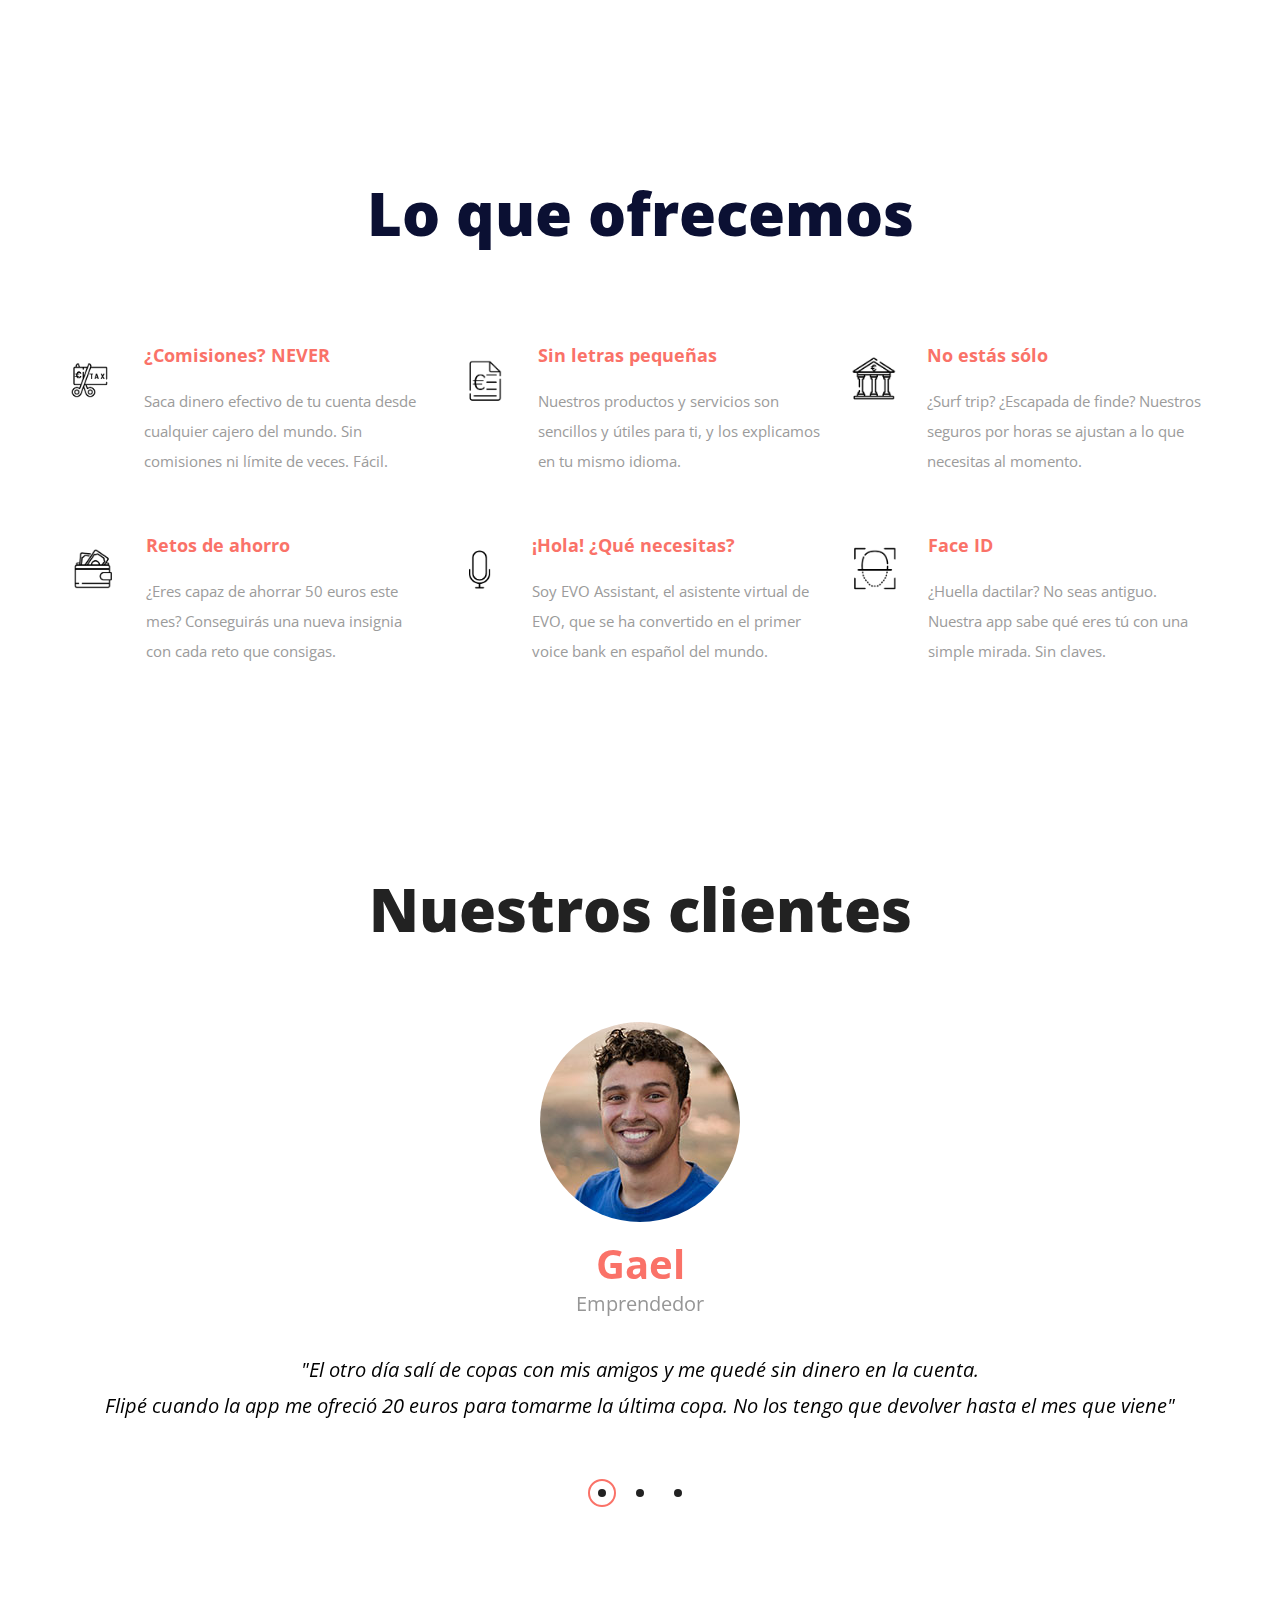
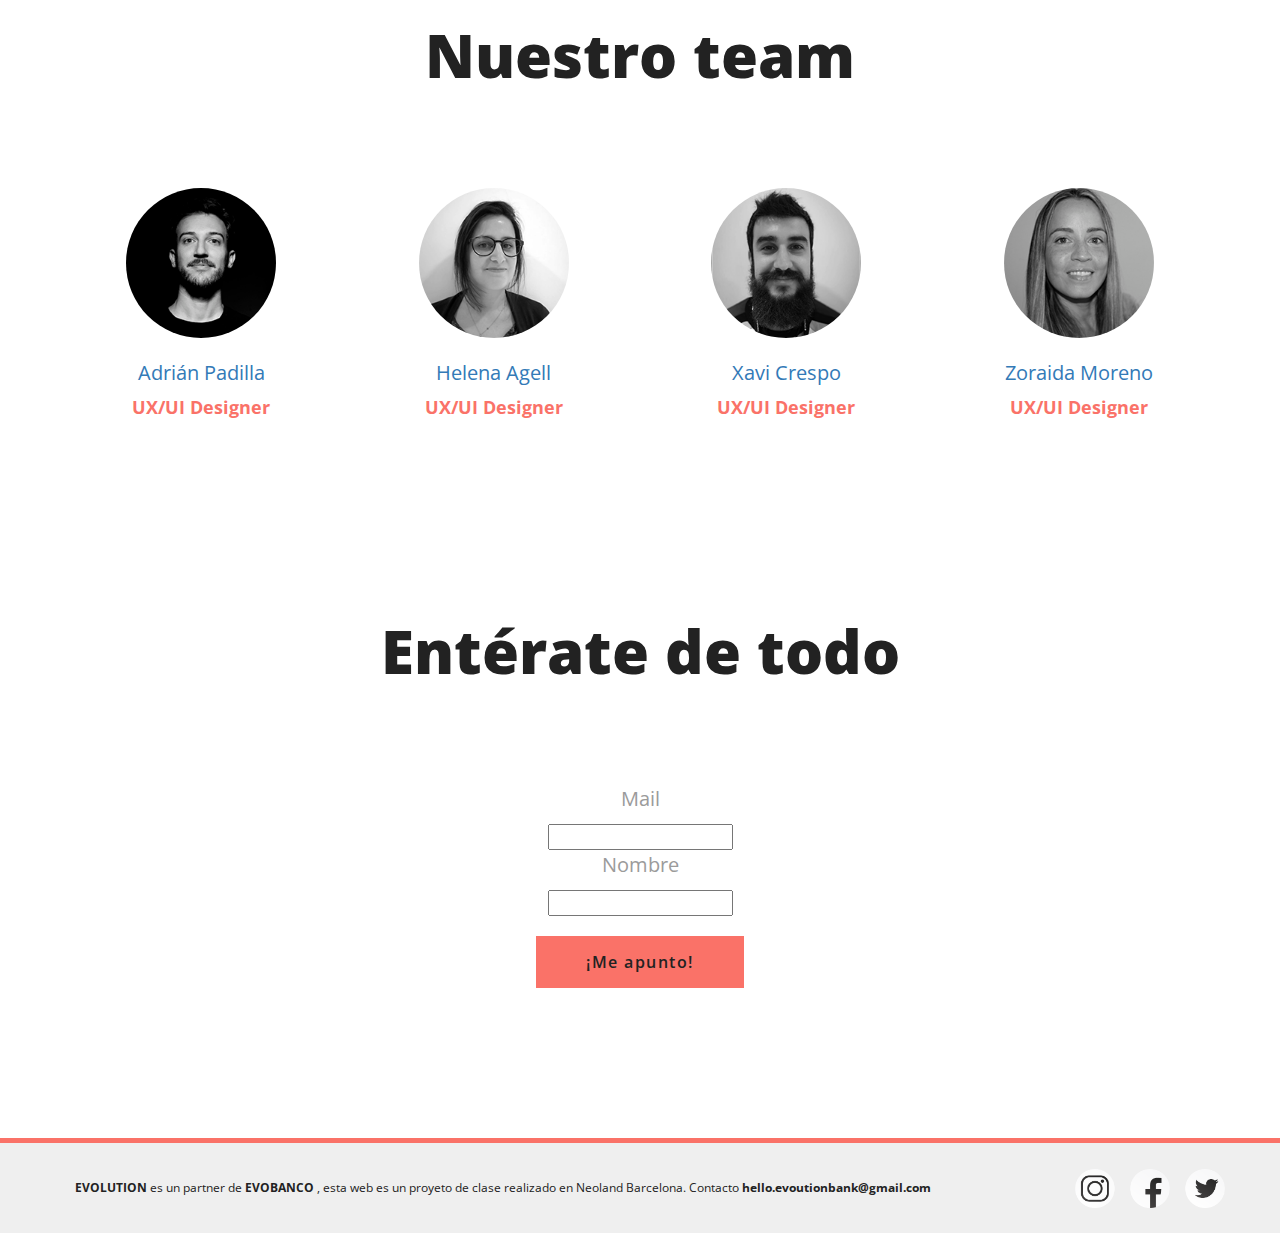
==== commit 40a115a0: "correcciones" ====
--- a/index.html
+++ b/index.html
@@ -84,10 +84,10 @@
 			<ul class="menu-list">
 				<li><a href="#quees">Neobanco</a></li>
 				<li><a href="#app">EvoApp</a></li>
-				<li><a href="#services">Ventajas</a></li>
-				<li><a href="#oppinions">Opiniones</a></li>
-				<li><a href="#contact">Contacta</a></li>
-			<a href="" class="site-btn">Hazte cliente</a>
+				<li><a href="#services">Servicios</a></li>
+				<li><a href="#oppinions">Clientes</a></li>
+				<li><a href="#contact">Más info</a></li>
+			<a href="" class="site-btn">Únete a Evolution</a>
 
 			</ul>
 		</nav>
@@ -97,14 +97,63 @@
 
 	<!-- Intro Section -->
 	<div class="video">
-
-		<video class="video" type="video/mp4" src="video/intro.mp4" autoplay loop muted></video>
-	</div>
+		<video  class="video" type="video/mp4" src="video/intro.mp4" autoplay loop muted></video>
+	</div>
+	<script>
+    document.getElementById('vid').play();
+	</script>
 	<!-- Intro Section -->
 
 
 	<!-- About section -->
+
+	<div id="quees"  class="section-title">
+					<h2 style="padding-bottom: 50px">El neobanco que estabas esperando</h2>
+				</div>
+
 	<div  class="about-section">
+		<div class="overlay"></div>
+		<!-- card section -->
+		<div  class="card-section">
+			<div class="container">
+				<div class="row">
+					<!-- single card -->
+					<div class="col-md-4 col-sm-6">
+						<div class="lab-card">
+							<div class="icon">
+								<img src="img/tarjetas/copa.png" width="80" onmouseover="this.src='img/tarjetas/copab.png';" onmouseout="this.src='img/tarjetas/copa.png';" />
+							</div>
+							<h2>Tú eres único</h2>
+							<p>Tu forma de ahorrar también, te proponemos pequeños retos para hacerlo más divertido</p>
+						</div>
+					</div>
+					<!-- single card -->
+					<div class="col-md-4 col-sm-6">
+						<div class="lab-card">
+							<div class="icon">
+								<img src="img/tarjetas/avion.png" width="80" onmouseover="this.src='img/tarjetas/avionb.png';" onmouseout="this.src='img/tarjetas/avion.png';" />
+							</div>
+							<h2>Viaja, pero no al banco</h2>
+							<p>No tenemos oficinas, gestiona todo a través de la app, al alcance de tu mano y desde donde quieras</p>
+						</div>
+					</div>
+					<!-- single card -->
+					<div class="col-md-4 col-sm-12">
+						<div class="lab-card">
+							<div class="icon">
+								<img src="img/tarjetas/cara.png" width="90" onmouseover="this.src='img/tarjetas/carab.png';" onmouseout="this.src='img/tarjetas/cara.png';" />
+							</div>
+							<h2>Que la fiesta no pare</h2>
+							<p>Sabemos que cuesta llegar a fin de mes, pero te podemos echar un cable esos últimos días</p>
+						</div>
+					</div>
+				</div>
+			</div>
+		</div>
+		<!-- card section end-->
+
+	<!-- About section -->
+	<div id="app" class="about-section">
 		<div class="overlay"></div>
 		<!-- card section -->
 		<div id="quees" class="card-section">
@@ -112,93 +161,36 @@
 				<div class="row">
 					<!-- single card -->
 					<div class="col-md-4 col-sm-6">
-						<div class="lab-card">
-							<div class="icon">
-								<img src="img/tarjetas/copa.png" width="80" onmouseover="this.src='img/tarjetas/copab.png';" onmouseout="this.src='img/tarjetas/copa.png';" />
-							</div>
-							<h2>Tú eres único</h2>
-							<p>Tu forma de ahorrar también, te proponemos pequeños retos para hacerlo más divertido</p>
-						</div>
-					</div>
-					<!-- single card -->
-					<div class="col-md-4 col-sm-6">
-						<div class="lab-card">
-							<div class="icon">
-								<img src="img/tarjetas/avion.png" width="80" onmouseover="this.src='img/tarjetas/avionb.png';" onmouseout="this.src='img/tarjetas/avion.png';" />
-							</div>
-							<h2>Viaja, pero no al banco</h2>
-							<p>No tenemos oficinas, gestiona todo a través de la app, al alcance de tu mano y desde donde quieras</p>
-						</div>
-					</div>
-					<!-- single card -->
-					<div class="col-md-4 col-sm-12">
-						<div class="lab-card">
-							<div class="icon">
-								<img src="img/tarjetas/cara.png" width="90" onmouseover="this.src='img/tarjetas/carab.png';" onmouseout="this.src='img/tarjetas/cara.png';" />
-							</div>
-							<h2>Que la fiesta no pare</h2>
-							<p>Sabemos que cuesta llegar a fin de mes, pero te podemos echar un cable  esos últimos días</p>
-						</div>
-					</div>
-				</div>
-			</div>
-		</div>
-		<!-- card section end-->
-
-
-		<!-- About contant -->
-		<div class="about-contant">
-			<div class="container">
-				<div class="section-title">
-					<h2 style="padding-bottom: 100px">Hazte cliente en 3 pasos</h2>
-				</div>
-				<div class="row">
-					<div class="col-md-12">
-						<p>Evolution es más que una App, no queremos hablar de magia, sino de como la tecnología puede ser tu aliado para que ahorres aún cuando gastas, podrás gestionar todo a través del móvil incluso te enamorarás de él, nuestro reto es hacer que lo que para nosotros es difícil sea fácil para ti.</p>
-					</div>
-				</div>
-				<div class="text-center mt60 mb100">
-					<a href="" class="site-btn">Abre tu cuenta</a>
-				</div>
-			</div>
-		</div>
-		<!-- About contant end -->
-
-		<!-- About App -->
-		<div id="app" class="about-app">
-			<div class="about-contant">
-			<div class="container">
-				<div class="section-title">
-					<h2>Descarga la EvoApp</h2>
-				
-				</div>
-		<div style="padding-top: 80px; padding-bottom: 30px; background-color:#ffffff;" class="text-center"> 
-			<a href="https://developer.apple.com/app-store/marketing/guidelines/" target="blank">
+						<h2  style="padding-bottom: 50px; padding-top: 50px ">Descarga
+						la EvoApp</h2>
+						<p>Bájala hoy y crea tu cuenta en unos sencillos pasos, fácil, cómodo y rápido. El banco del futuro en tus manos.</p>
+						<div style="padding-top: 80px; padding-bottom: 30px; background-color:#ffffff;" class="text-center"> 
+			<a href="https://itunes.apple.com/es/app/evo-banco-m%C3%B3vil/id542752481?mt=8" target="blank">
 			  <img src="img/appstore.png" alt="downloadapp" style="height:50px;border:0;background-color:#ffffff;">
 			</a>
-			<a href="https://developer.apple.com/app-store/marketing/guidelines/" target="blank">
+			<a href="https://itunes.apple.com/es/app/evo-banco-m%C3%B3vil/id542752481?mt=8" target="blank">
 				<img src="img/googleplay.png" alt="downloadapp" style="height:50px;border:0;background-color:#ffffff;">
 			</a>
 		</div>
-				<div class="row">
-					<img src="img/app.png">
-				</div>
-			</div>
-		</div>
-		<!-- About App end -->
-	</div>
-	<div style="background-color: #ffffff;">
-		
-		
-	</div>
-	<!-- About section end -->
+					</div>
+					<!-- single card -->
+					<div class="col-md-8 col-sm-6">
+						<img src="img/app.jpg">
+					</div>
+					<!-- single card -->
+
+				</div>
+			</div>
+		</div>
+		<!-- card section end-->
+
 
 
 	<!-- Services section -->
 	<div id="services" >
 		<div class="container">
 			<div class="section-title dark">
-				<h2 style="padding-bottom: 100px">Todo son ventajas</h2>
+				<h2 style="padding-bottom: 100px">Lo que ofrecemos</h2>
 			</div>
 			<div class="row">
 				<!-- single service -->
@@ -208,8 +200,8 @@
 							<img src="img/0.png">
 						</div>
 						<div class="service-text">
-							<h2>0% comisiones</h2>
-							<p>Saca dinero de tu cuenta sin comisiones ni límite de veces en cualquier cajero del mundo. Así de fácil.</p>
+							<h2>¿Comisiones? NEVER</h2>
+							<p>Saca dinero efectivo de tu cuenta desde cualquier cajero del mundo. Sin comisiones ni límite de veces. Fácil.</p>
 						</div>
 					</div>
 				</div>
@@ -221,7 +213,7 @@
 						</div>
 						<div class="service-text">
 							<h2>Sin letras pequeñas</h2>
-							<p>Con un sólo vistazo podrás estar al día de tus ingresos y gastos sin que nada se te escape.</p>
+							<p>Nuestros productos y servicios son sencillos y útiles para ti, y los explicamos en tu mismo idioma.</p>
 						</div>
 					</div>
 				</div>
@@ -233,7 +225,7 @@
 						</div>
 						<div class="service-text">
 							<h2>No estás sólo</h2>
-							<p>Se trata de un seguro por horas que podrás contratar a través de tu móvil, por si al final el surf no os convence.</p>
+							<p>¿Surf trip? ¿Escapada de finde? Nuestros seguros por horas se ajustan a lo que necesitas al momento.</p>
 						</div>
 					</div>
 				</div>
@@ -244,8 +236,8 @@
 							<img src="img/cambio.png">
 						</div>
 						<div class="service-text">
-							<h2>Ahorra con el cambio</h2>
-							<p>¿Fórmula mágica? No hay trucos, al redondear el precio de tus compras ahorras el cambios.</p>
+							<h2>Retos de ahorro</h2>
+							<p>¿Eres capaz de ahorrar 50 euros este mes? Conseguirás una nueva insignia con cada reto que consigas. </p>
 						</div>
 					</div>
 				</div>
@@ -256,7 +248,7 @@
 							<img src="img/voice.png">
 						</div>
 						<div class="service-text">
-							<h2>La voz que te asiste</h2>
+							<h2>¡Hola! ¿Qué necesitas?</h2>
 							<p>Soy EVO Assistant, el asistente virtual de EVO, que se ha convertido en el primer voice bank en español del mundo.</p>
 						</div>
 					</div>
@@ -268,8 +260,8 @@
 							<img src="img/biometria.png">
 						</div>
 						<div class="service-text">
-							<h2>Biometría</h2>
-							<p>Nadie en el mundo como tú. Aunque tengas un “hermanísimo gemelísimo” con el que te cambies la ropa.</p>
+							<h2>Face ID</h2>
+							<p>¿Huella dactilar? No seas antiguo. Nuestra app sabe qué eres tú con una simple mirada. Sin claves.</p>
 						</div>
 					</div>
 				</div>
@@ -284,13 +276,12 @@
 		<div class="container">
 			<div class="row">
 				<div class="section-title">
-					<h2 style="padding-bottom: 100px">Nuestros clientes</h2>
+					<h2 style="padding-bottom: 80px">Nuestros clientes</h2>
 				</div>
 				<div class="owl-carousel" id="testimonial-slide">
 					
 					<!-- single testimonial -->
 					<div class="testimonial">
-						<img src="img/comillas.png" style="width:100px;">
 						<div class="client-info">
 							<div class="avatar">
 								<img src="img/avatar/gael.jpg" alt="">
@@ -300,12 +291,12 @@
 								<p>Emprendedor</p>
 							</div>
 						</div>
-						<p class="comentario">El otro día salí de copas con mis amigos y me quedé sin dinero en la cuenta.
-						<br> Flipé cuando la app me ofreció 20 euros para tomarme la última copa. No los tengo que devolver hasta el mes que viene.</p>
+						<p class="comentario">"El otro día salí de copas con mis amigos y me quedé sin dinero en la cuenta.
+						<br> Flipé cuando la app me ofreció 20 euros para tomarme la última copa. No los tengo que devolver hasta el mes que viene"</p>
 					</div>
 					<!-- single testimonial -->
 					<div class="testimonial">
-						<img src="img/comillas.png" style="width:100px;">
+					
 						<div class="client-info">
 							<div class="avatar">
 								<img src="img/avatar/marta.jpg" alt="">
@@ -315,12 +306,12 @@
 								<p>Dependienta de tienda</p>
 							</div>
 						</div>
-						<p class="comentario">Cuando tengo una duda, contacto con Evo Assistant y todo resuelto. 
-						<br> Me gusta esta app porque se ajusta a lo que yo espero de un banco. Siempre les digo a mis amigos que la usen.</p>
+						<p class="comentario">"Cuando tengo una duda, contacto con Evo Assistant y todo resuelto. 
+						<br>Me gusta esta app porque se ajusta a lo que yo espero de un banco. Siempre les digo a mis amigos que la usen"</p>
 					</div>
 					<!-- single testimonial -->
 					<div class="testimonial">
-						<img src="img/comillas.png" style="width:100px;">
+					
 						<div class="client-info">
 							<div class="avatar">
 								<img src="img/avatar/diego.jpg" alt="">
@@ -330,8 +321,8 @@
 								<p>Community Manager</p>
 							</div>
 						</div>
-						<p class="comentario">Evolution es una app super fácil de usar. No hay papeleo, te registras en unos clics. 
-						<br> Lo mejor para mí es que se entiende todo claramente y todo lo puedo hacer desde mi móvil.</p>
+						<p class="comentario">"Evolution es una app super fácil de usar. No hay papeleo, te registras en unos clics. 
+						<br> Lo mejor para mí es que se entiende todo claramente y todo lo puedo hacer desde mi móvil"</p>
 					</div>
 				</div>
 			</div>
@@ -351,32 +342,37 @@
 				<!-- single member -->
 				<div class="col-sm-3">
 					<div class="member">
-						<img src="img/team/1.jpg" alt="">
-						<p>Adrián Padilla</p>
+						<a style="background-color:#ffffff;" href="https://www.linkedin.com/in/adripadicarri/" target="blank"><img src="img/team/1.jpg" alt=""></a>
+						
+						
+						<p><a href="https://www.linkedin.com/in/adripadicarri/" target="blank">Adrián Padilla</a></p>
 						<h3>UX/UI Designer</h3>
+				
 					</div>
 				</div>
 				<!-- single member -->
 				<div class="col-sm-3">
 					<div class="member">
-						<img src="img/team/2.jpg" alt="">
-						<p>Helena Agell</p>
+						<a style="background-color:#ffffff;" href="https://www.linkedin.com/in/helena-agell-riba-aab7a973/" target="blank"><img src="img/team/2.jpg" alt=""></a>
+
+						<p><a href="https://www.linkedin.com/in/helena-agell-riba-aab7a973/" target="blank">Helena Agell</a></p>
 						<h3>UX/UI Designer</h3>
 					</div>
 				</div>
 				<!-- single member -->
 				<div class="col-sm-3">
 					<div class="member">
-						<img src="img/team/4.jpg" alt="">
-						<p>Xavi Crespo</p>
+						<a style="background-color:#ffffff;" href="https://www.linkedin.com/in/xavier-crespo-9903241b/" target="blank"><img src="img/team/4.jpg" alt=""></a>
+
+						<p><a href="https://www.linkedin.com/in/xavier-crespo-9903241b/" target="blank">Xavi Crespo</a></p>
 						<h3>UX/UI Designer</h3>
 					</div>
 				</div>
 				<!-- single member -->
 				<div class="col-sm-3">
 					<div class="member">
-						<img src="img/team/3.jpg" alt="">
-						<p>Zoraida Moreno</p>
+						<a style="background-color:#ffffff;" href="https://www.linkedin.com/in/zoraida-moreno-cadenas-8a7301b2/" target="blank"><img src="img/team/3.jpg" alt=""></a>
+						<p><a href="https://www.linkedin.com/in/zoraida-moreno-cadenas-8a7301b2/" target="blank">Zoraida Moreno</a></p>
 						<h3>UX/UI Designer</h3>
 					</div>
 				</div>
@@ -395,7 +391,7 @@
 				<!-- Begin Mailchimp Signup Form -->
 <link href="//cdn-images.mailchimp.com/embedcode/classic-10_7.css" rel="stylesheet" type="text/css">
 
-<div id="mc_embed_signup">
+<div id="mc_embed_signup form-w" width="500">
 
 			<form action="https://evolutionbank.us20.list-manage.com/subscribe/post?u=f02994b4fc524feb01a86bbb9&amp;id=1afa2cbe96" method="post" id="mc-embedded-subscribe-form" name="mc-embedded-subscribe-form" class="validate" target="_blank" novalidate>
 			    <div id="mc_embed_signup_scroll">
@@ -427,7 +423,7 @@
 			    </div>
 			    <br>
 			    <div class="clear">
-			    	<input type="submit" value="¡Vamos!" name="suscribete" id="mc-embedded-subscribe" class="site-btn"></div>
+			    	<input type="submit" value="¡Me apunto!" name="suscribete" id="mc-embedded-subscribe" class="site-btn"></div>
 			    </div>
 			</form>
 	</div>
@@ -438,66 +434,26 @@
 	</script>
 	
 
-	<!--End mc_embed_signup-->
-				</div>
-			<div class="row">
-				
-				
-			</div>
-		</div>
-	</div>
-
-
-
-
-
-	<!-- Contact section -->
-	<!-- <div id="contact" class="contact-section spad fix">
-		<div class="container">
-			<div class="row">
-	
-				<div class="col-md-5 col-md-offset-1 contact-info col-push">
-					<div class="section-title left">
-						<h2>Contacta</h2>
-					</div>
-					<p>Si te interesa nuestro banco registrate en la newsletter, prometemos no enviarte Spam solo cositas buenas.</p>
-					<h3>Dirección</h3>
-					<p>Carrer Pallars, 193 08035 Barcelona <br>
-						+34 37483 2445 322 <br>
-						hello.evolutionbank@gmail.com</p>
-				</div>
-				<div class="col-md-6 col-pull">
-					<form class="form-class" id="con_form">
-						<div class="row">
-							<div class="col-sm-12">
-								<input type="text" name="name" placeholder="Nombre">
-								<input type="text" name="email" placeholder="E-mail">
-								<textarea name="message" placeholder="Mensaje"></textarea>
-								<button class="site-btn">Enviar</button>
-							</div>
-						</div>
-					</form>
-				</div>
-			</div>
-		</div>
-	</div>
-	 Contact section end-->
-
-
-	<!-- Footer section -->
-	<hr>
+				</div>
+			
+		</div>
+	</div>
+
+
+
+<!-- Footer section -->
+    <hr>
 <footer class="social-footer">
-  <div>
-    <p class="footer-section">EVOLUTION es un partner de EVOBANCO, esta web es un proyeto de clase realizado en Neoland Barcelona. <br>
-    Contacto <br>
-    hello.evoutionbank@gmail.com </p>
-
-  </div>
-  <div class="social-footer-icons">
-		<img width="150" src="img/redes.png">
-  </div>
+ <div class="col-md-10 col-sm-12">
+   <p class="footer-section"> <b>EVOLUTION</b>  es un partner de <b>EVOBANCO</b> , esta web es un proyeto de clase realizado en Neoland Barcelona. Contacto <b>hello.evoutionbank@gmail.com </b>
+   </p>
+
+ </div>
+ <div class="social-footer-icons col-md-2 col-12">
+        <img width="150" src="img/redes.png">
+ </div>
 </footer>
-	<!-- Footer section end -->
+    <!-- Footer section end -->
 
 
 
--- a/css/style.css
+++ b/css/style.css
@@ -79,7 +79,7 @@
 }
 
 .pb100 {
-	padding-bottom: 80px;
+	padding-bottom: 0px;
 }
 
 .mt100 {
@@ -333,6 +333,7 @@
 --------------------------*/
 .video {
 	width: 100%;
+	padding-top:30px;
 }
 
 .hero-section {
@@ -420,7 +421,7 @@
 /*Card Section*/
 .card-section {
 	position: relative;
-	padding-bottom: 100px;
+	padding-bottom: 150px;
 	z-index: 5;
 }
 
@@ -706,7 +707,7 @@
 }
 
 .member img {
-	margin-bottom: 60px;
+	margin-bottom: 20px;
 	border-radius: 50%;
 	height: 150px;
 	width: 150px; 
@@ -854,56 +855,56 @@
 
 
 /*------------------------
-	Footer section
+    Footer section
 --------------------------*/
 .social-footer {
-  padding: 1rem;
-  background: #efefef;
-  display: -webkit-flex;
-  display: -ms-flexbox;
-  display: flex;
-  -webkit-align-items: center;
-      -ms-flex-align: center;
-          align-items: center;
-  -webkit-justify-content: space-between;
-      -ms-flex-pack: justify;
-          justify-content: space-between;
+ padding: 1rem;
+ background: #efefef;
+ display: -webkit-flex;
+ display: -ms-flexbox;
+ display: flex;
+ -webkit-align-items: center;
+     -ms-flex-align: center;
+         align-items: center;
+ -webkit-justify-content: space-between;
+     -ms-flex-pack: justify;
+         justify-content: space-between;
 }
 
 
 .social-footer-icons {
-	margin-right: 150px;
+    margin-right: 0px;
 }
 
 
 .footer-section {
-	padding-left: 140px;
-	padding-top: 20px;
-	padding-bottom: 10px;
-	text-align: left;
-	color: #222222;
-	font-size: 12px;
+    padding-left: 50px;
+    padding-top: 20px;
+    padding-bottom: 10px;
+    text-align: left;
+    color: #222222;
+    font-size: 12px;
 }
 .footer-section img {
-	margin-right: 150px;
+
 }
 
 .footer-section p {
-	color: #ffffff;
-	font-size: 12px;
-	padding: 40px 0;
-	margin-left: 150px;
-}
-hr { 
- height: 5px;
-  background-color: #fa7268;
-  display: block;
-  margin-top: 50px;
-  margin-bottom: 0px;
-  margin-left: auto;
-  margin-right: auto;
-  border-style: inset;
-  border: 0;
+    color: #ffffff;
+    font-size: 12px;
+    padding: 40px 0;
+    margin-left: 0px;
+}
+hr {
+height: 5px;
+ background-color: #fa7268;
+ display: block;
+ margin-top: 50px;
+ margin-bottom: 0px;
+ margin-left: auto;
+ margin-right: auto;
+ border-style: inset;
+ border: 0;
 }
 
 /*=========================
@@ -1532,6 +1533,10 @@
 }
 
 
+.form-w{
+	max-width: 500px;
+}
+
 
 /* ===========================
 	Responsive
@@ -1596,6 +1601,12 @@
 
 /* Large Mobile :480px. */
 @media only screen and (max-width: 767px) {
+	h2{
+		font-size:10px;
+	}
+	.video{
+		padding-top: 38px;
+	}
 	.header-section .logo {
 		padding-top: 20px;
 		padding-bottom: 20px;
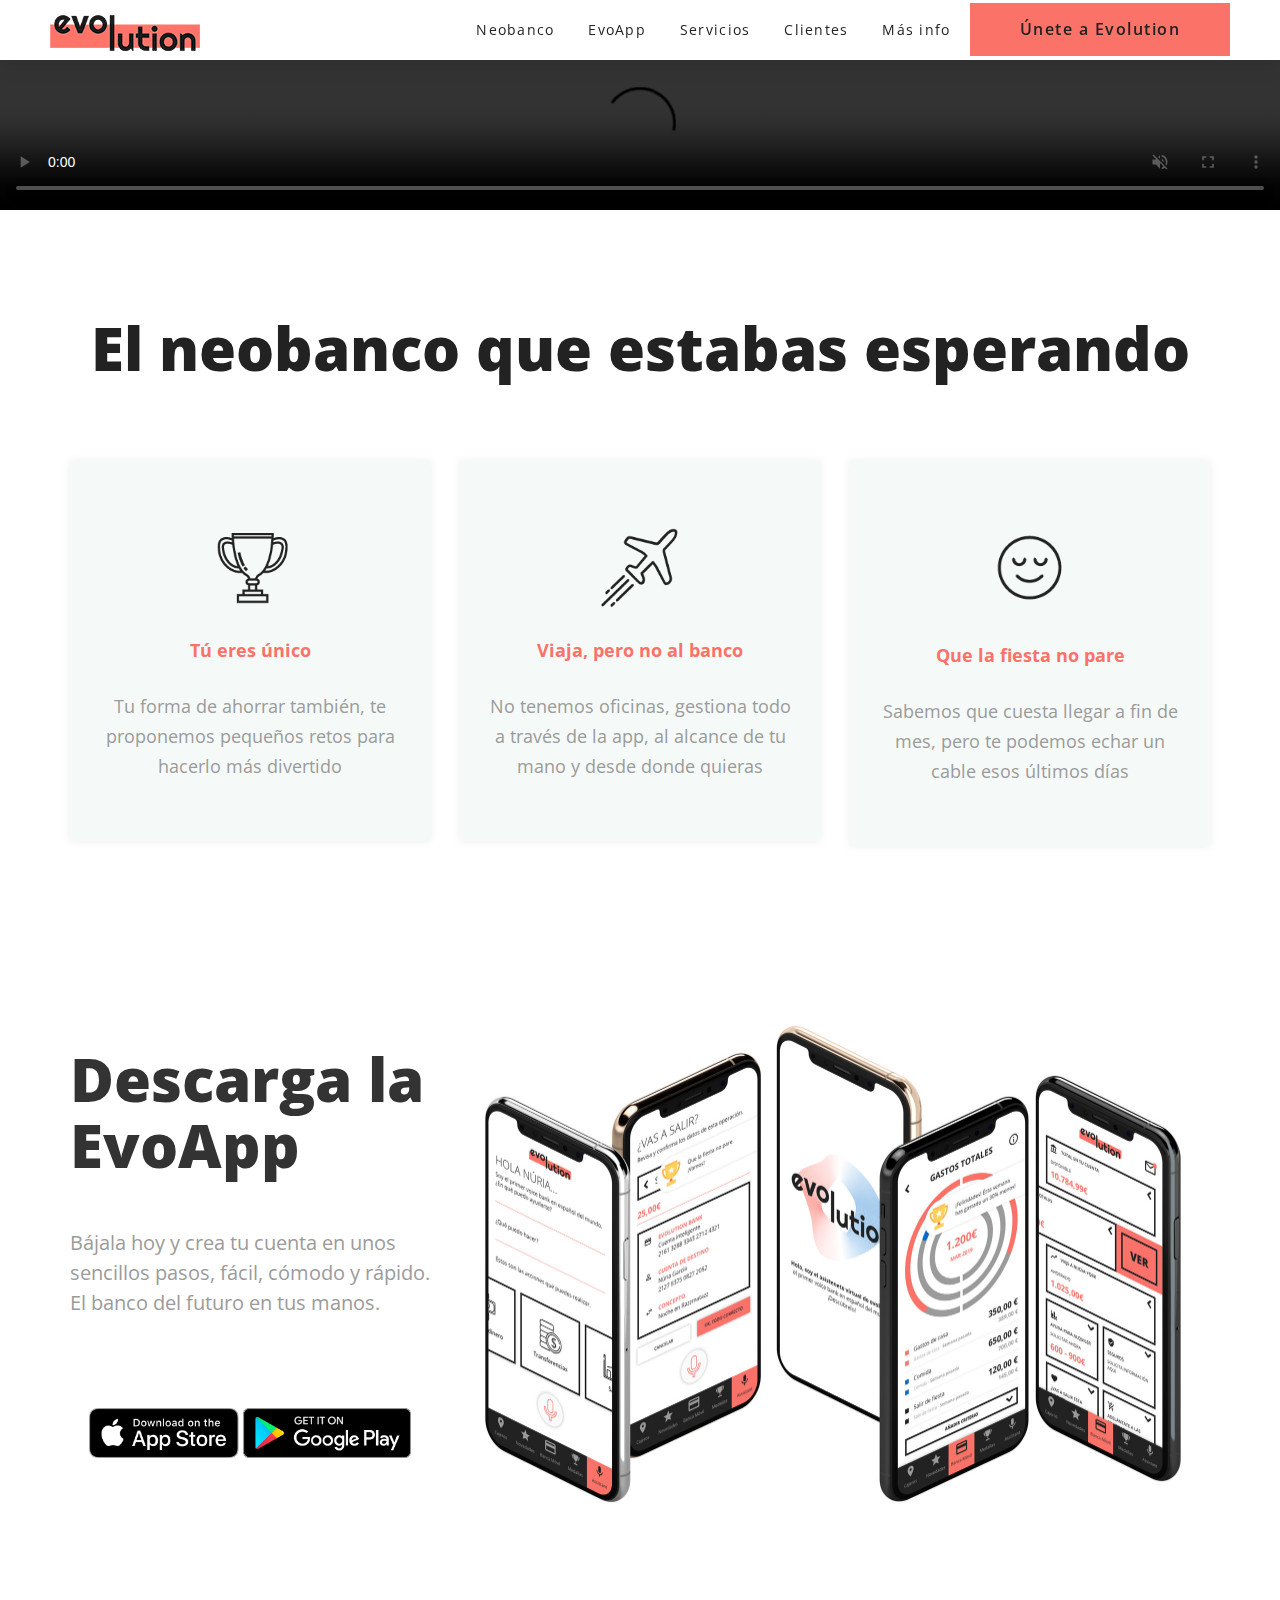
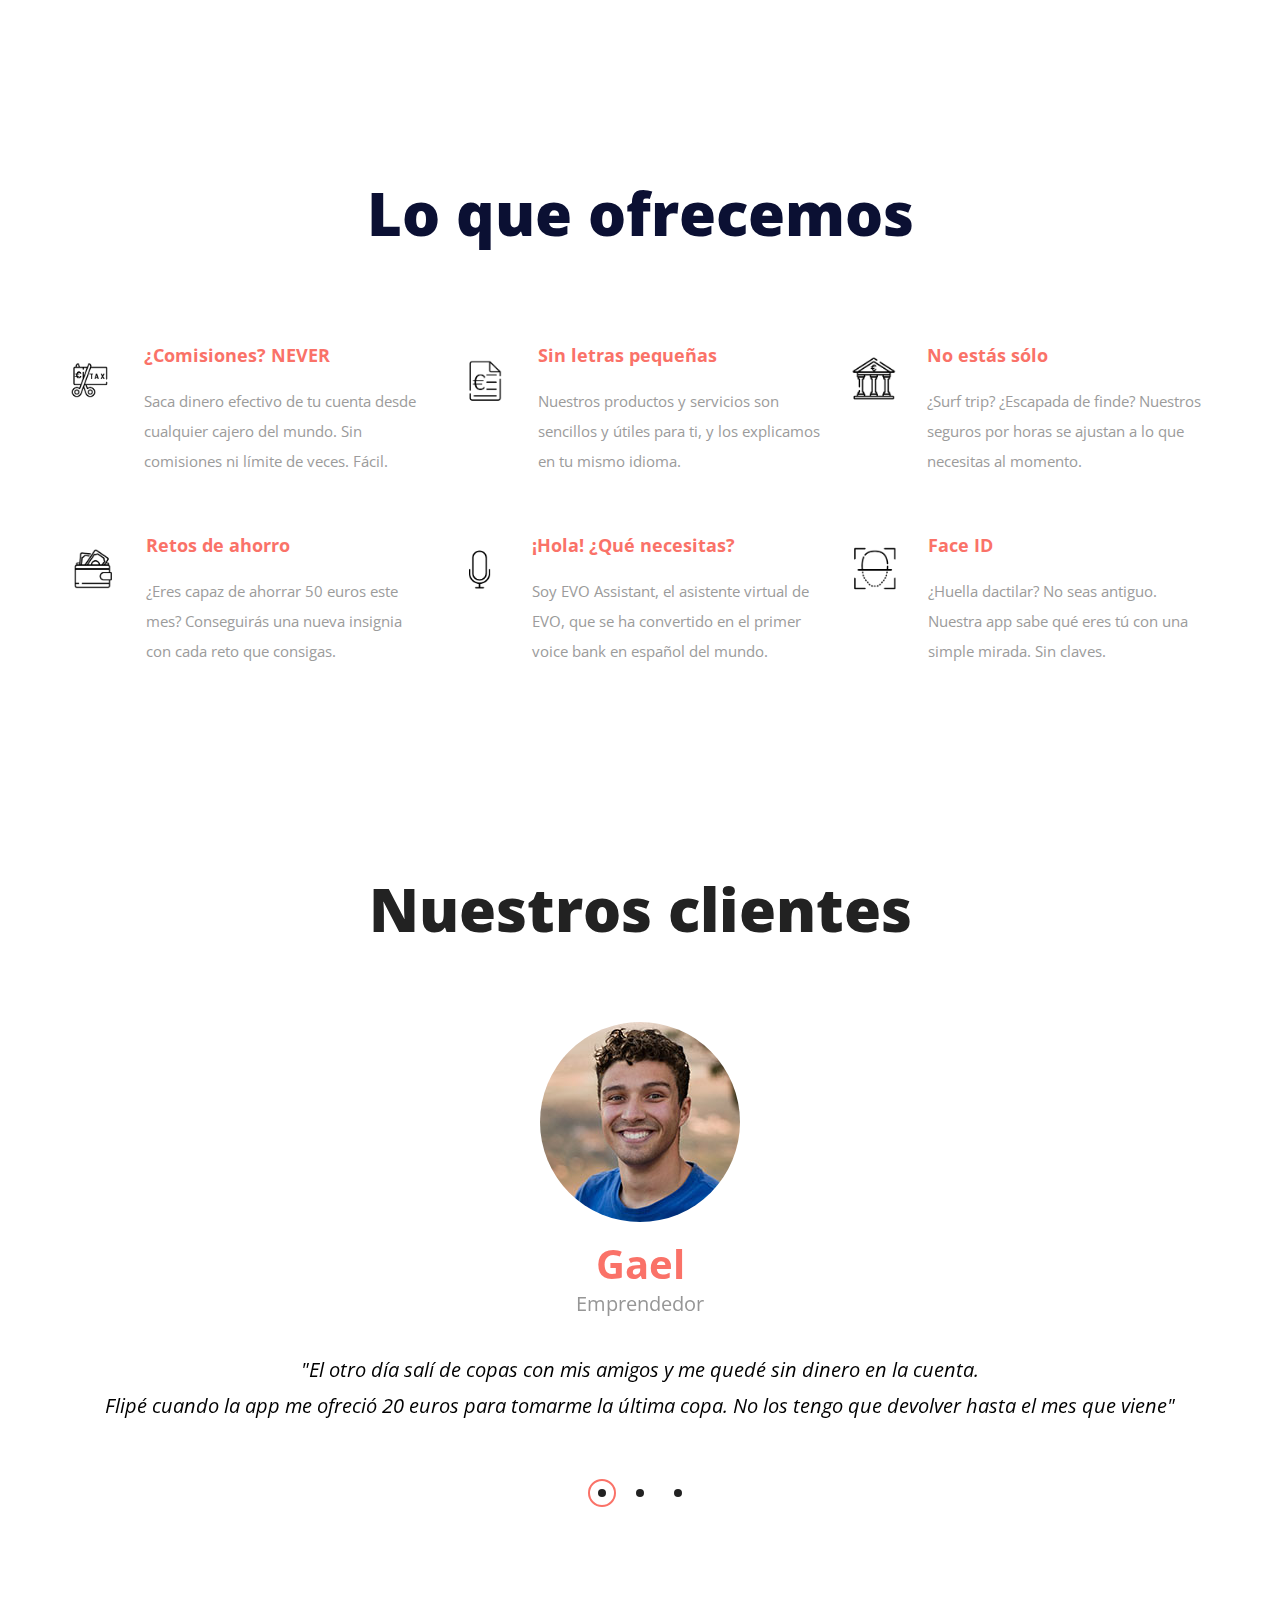
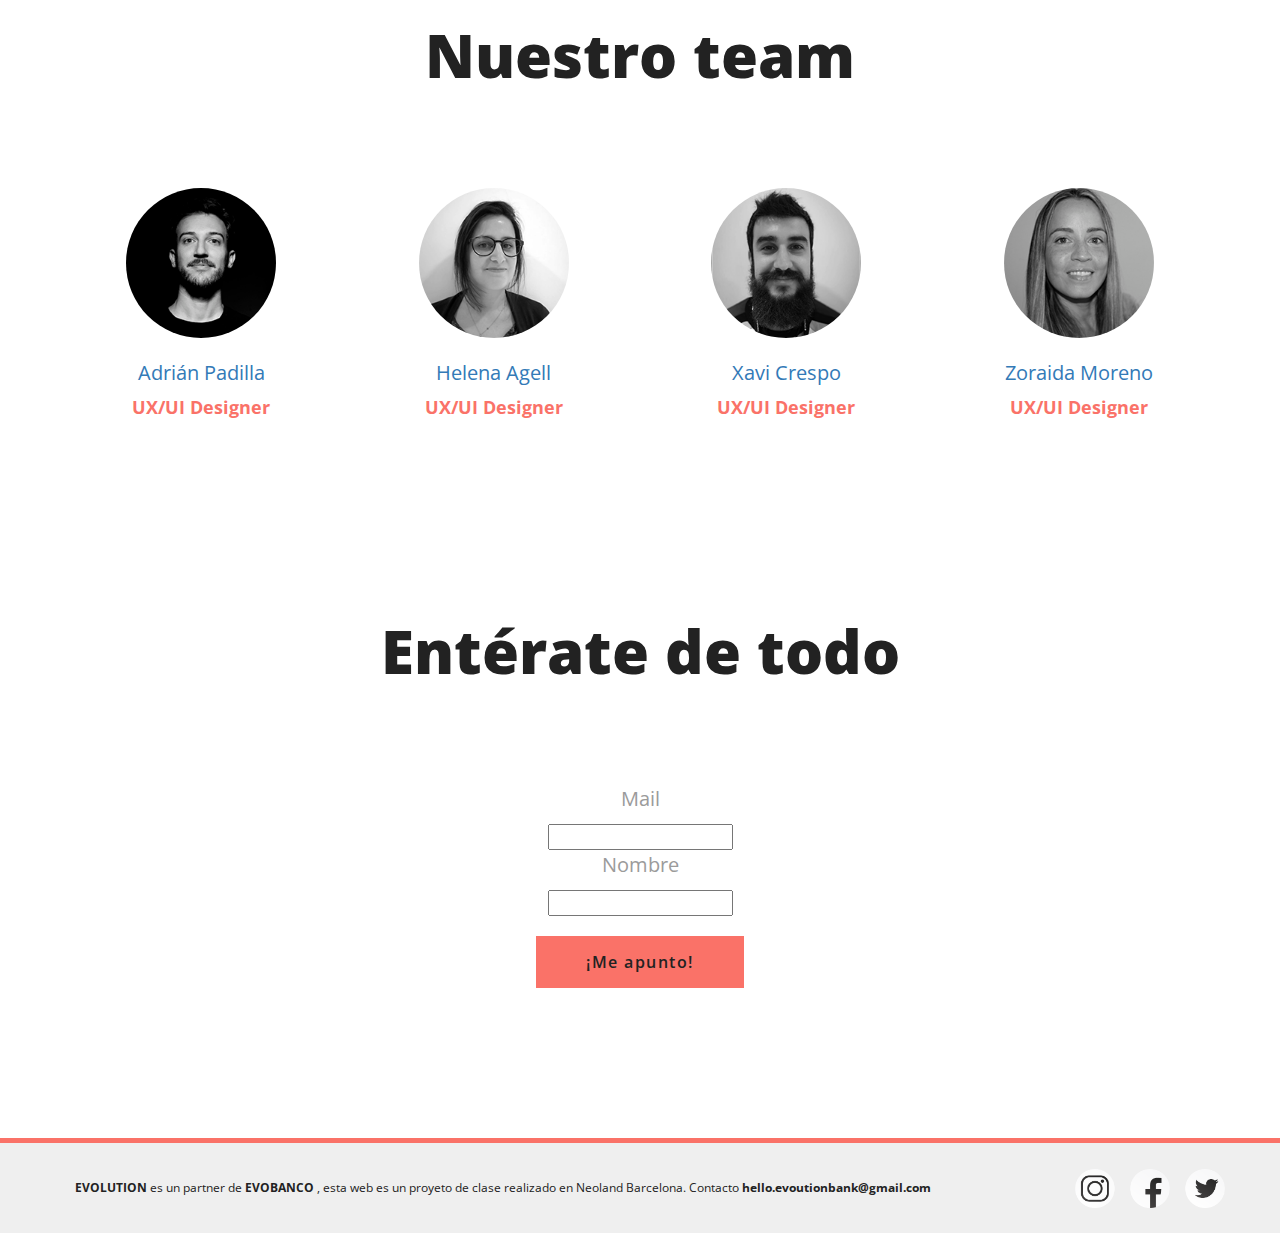
==== commit 88116f79: "nuevas etiqueta video" ====
--- a/index.html
+++ b/index.html
@@ -96,8 +96,13 @@
 
 
 	<!-- Intro Section -->
+
+
+
 	<div class="video">
-		<video  class="video" type="video/mp4" src="video/intro.mp4" autoplay loop muted></video>
+	
+			<video class="video" loop autoplay muted controls="true" width='100%' height='100%' src='video/intro.mp4' type='video/mp4'></video>
+
 	</div>
 	<script>
     document.getElementById('vid').play();
--- a/css/style.css
+++ b/css/style.css
@@ -1601,9 +1601,12 @@
 
 /* Large Mobile :480px. */
 @media only screen and (max-width: 767px) {
-	h2{
-		font-size:10px;
-	}
+	h2 {
+		font-size: 20px;
+		text-align: left;
+		padding-left: 10px;
+	}
+
 	.video{
 		padding-top: 38px;
 	}
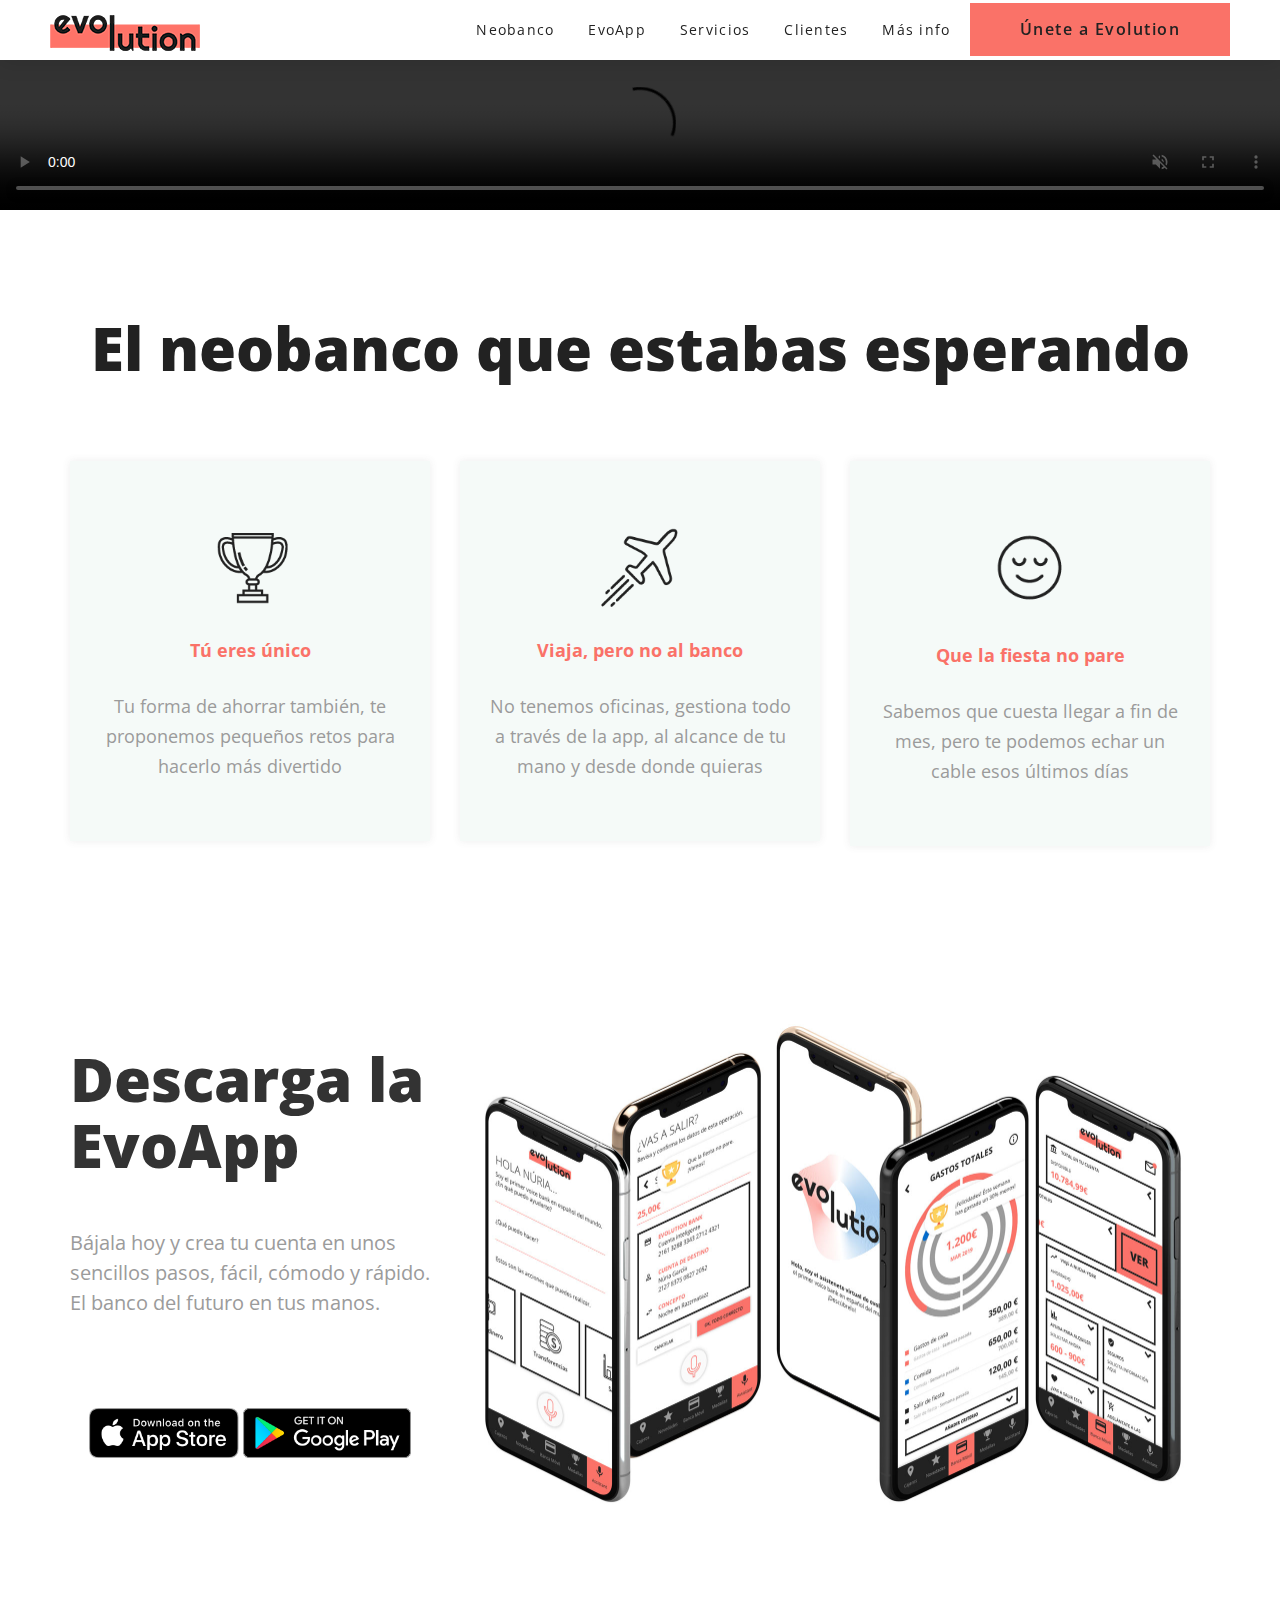
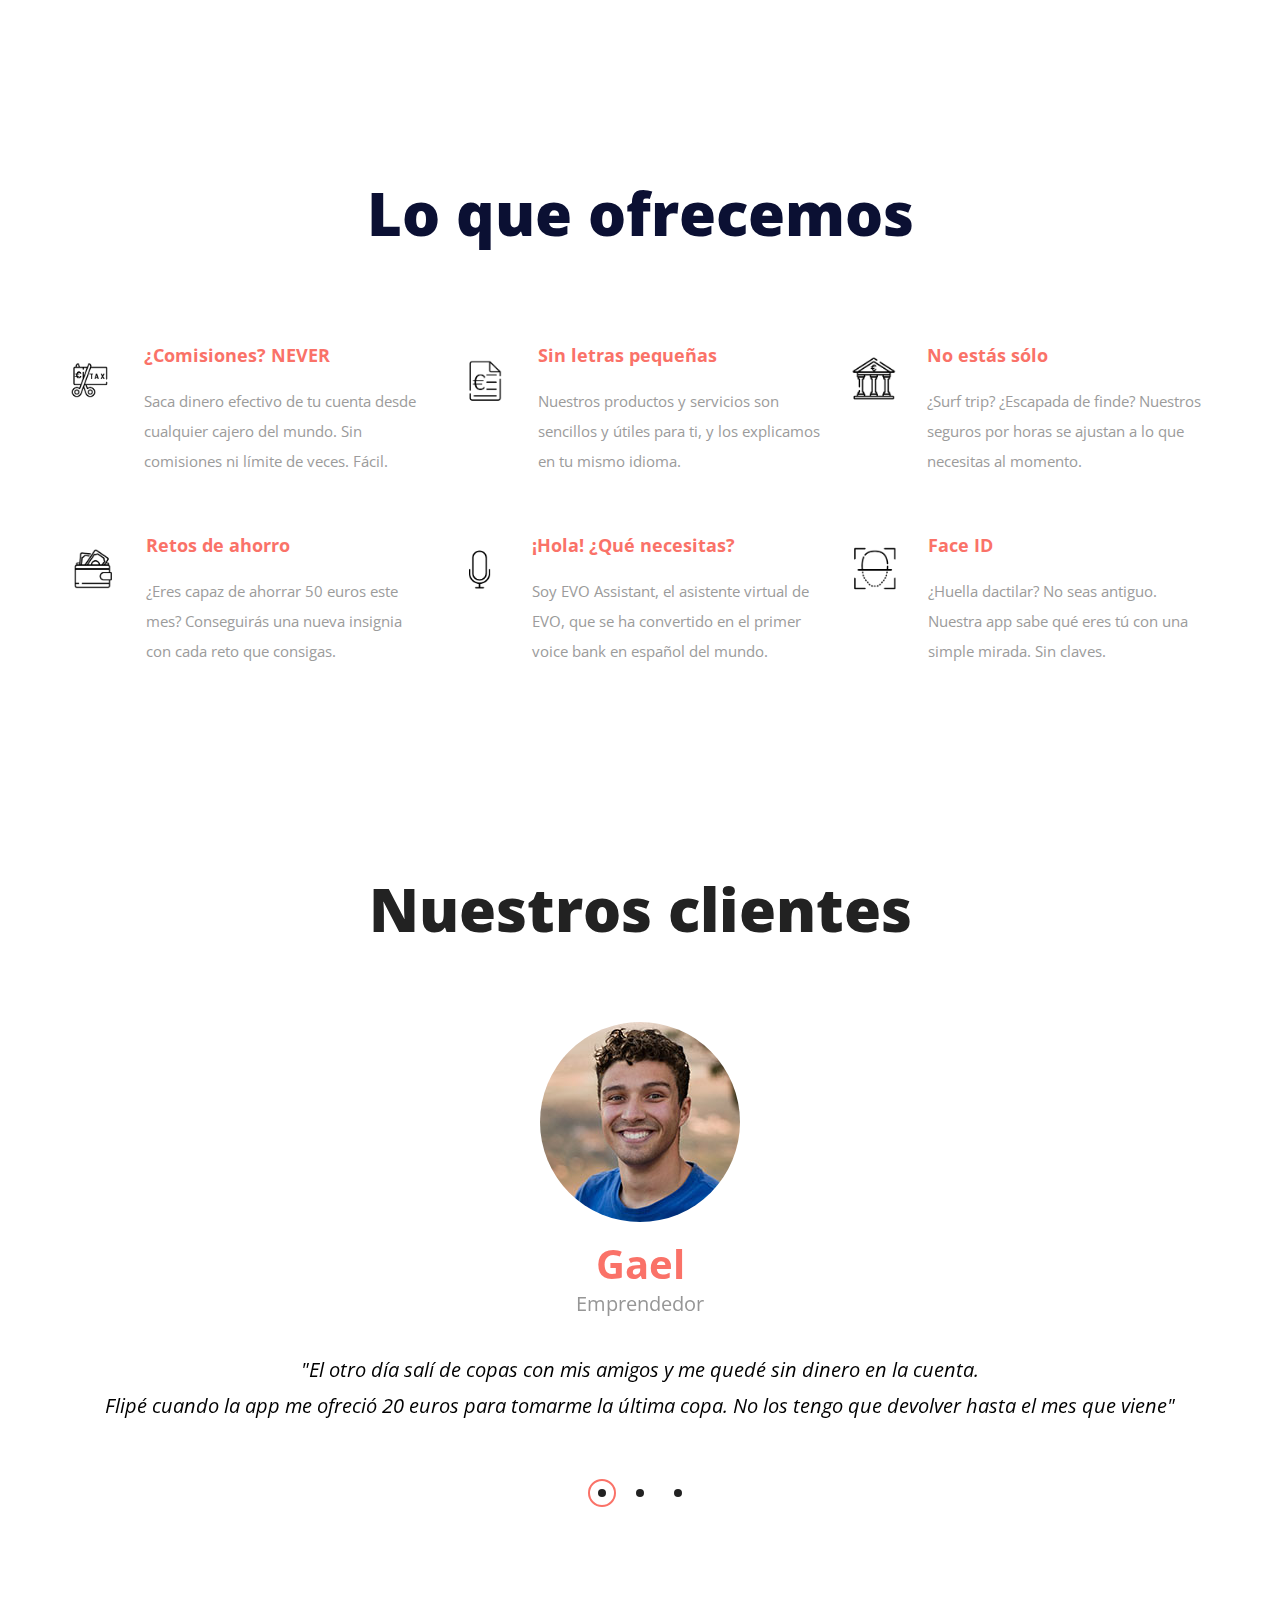
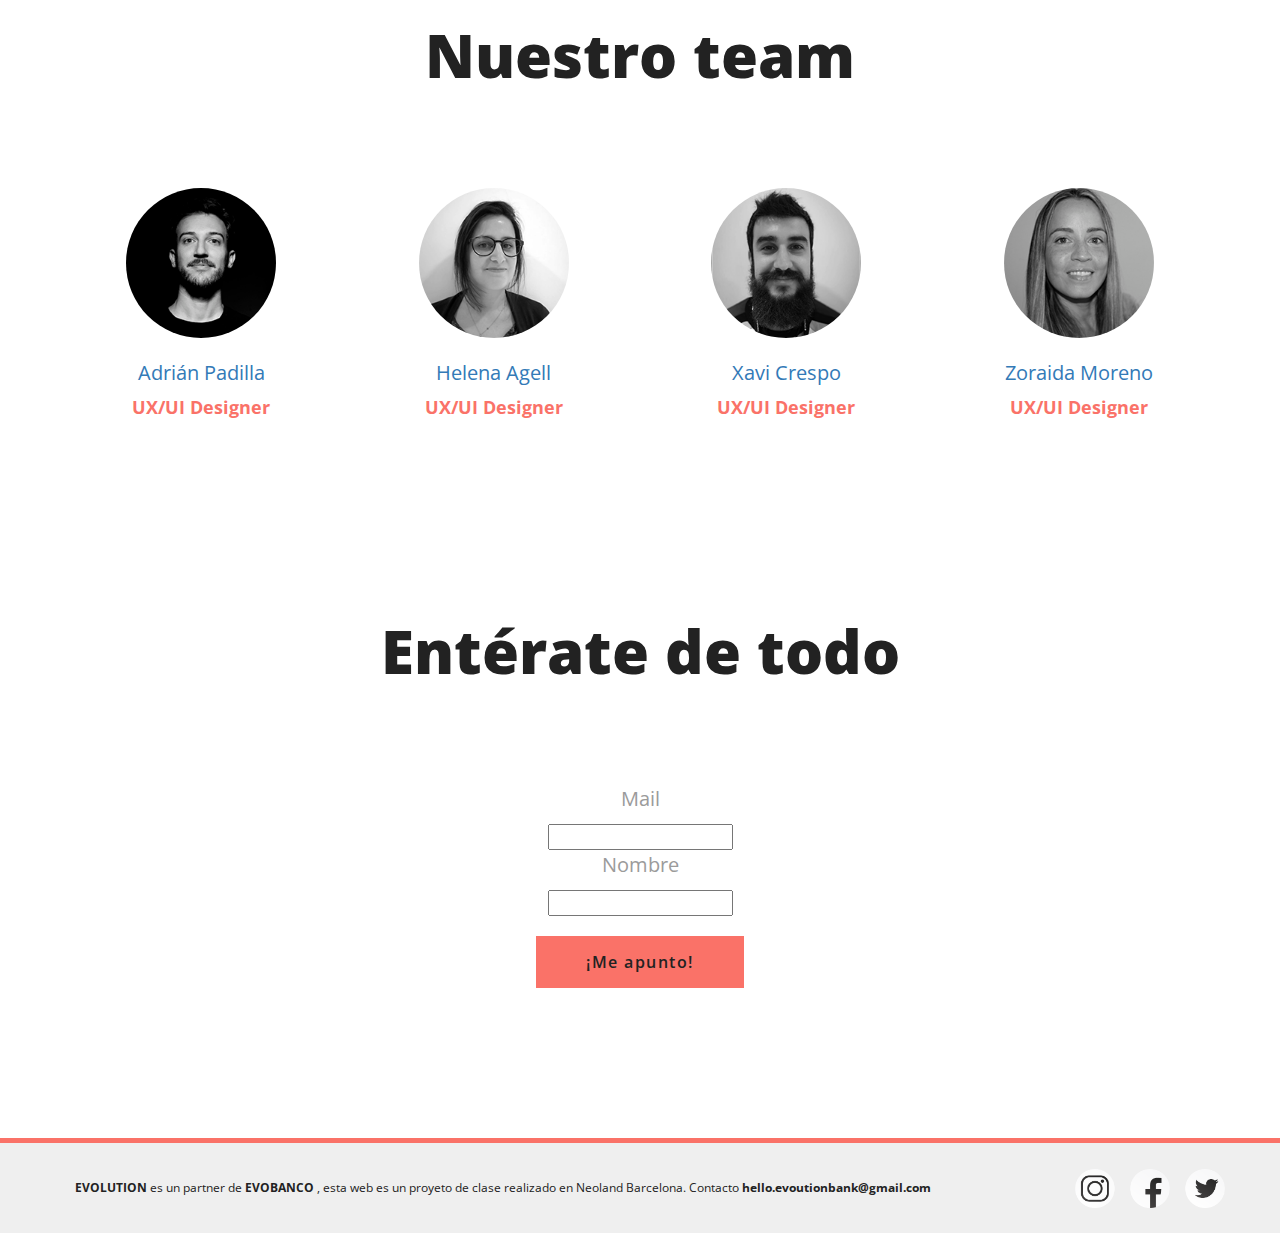
==== commit 3754e913: "metadatos" ====
--- a/index.html
+++ b/index.html
@@ -9,6 +9,10 @@
 	<meta name="description" content="evolution neobank">
 	<meta name="keywords" content="evoback, evolutionbank, neobanck, app">
 	<meta name="viewport" content="width=device-width, initial-scale=1.0">
+	<meta property="og:title" content="Evolution" />
+    <meta property="og:description" content="El neobanco para millennials" />
+    <meta property="og:image" content="http://www.evolutionbank.tk/img/app.jpg" />      
+    <meta property="og:url" content="http://www.evolutionbank.tk/" />
 	
 		<!-- Global site tag (gtag.js) - Google Analytics -->
 	<script async src="https://www.googletagmanager.com/gtag/js?id=UA-136141517-1"></script>
